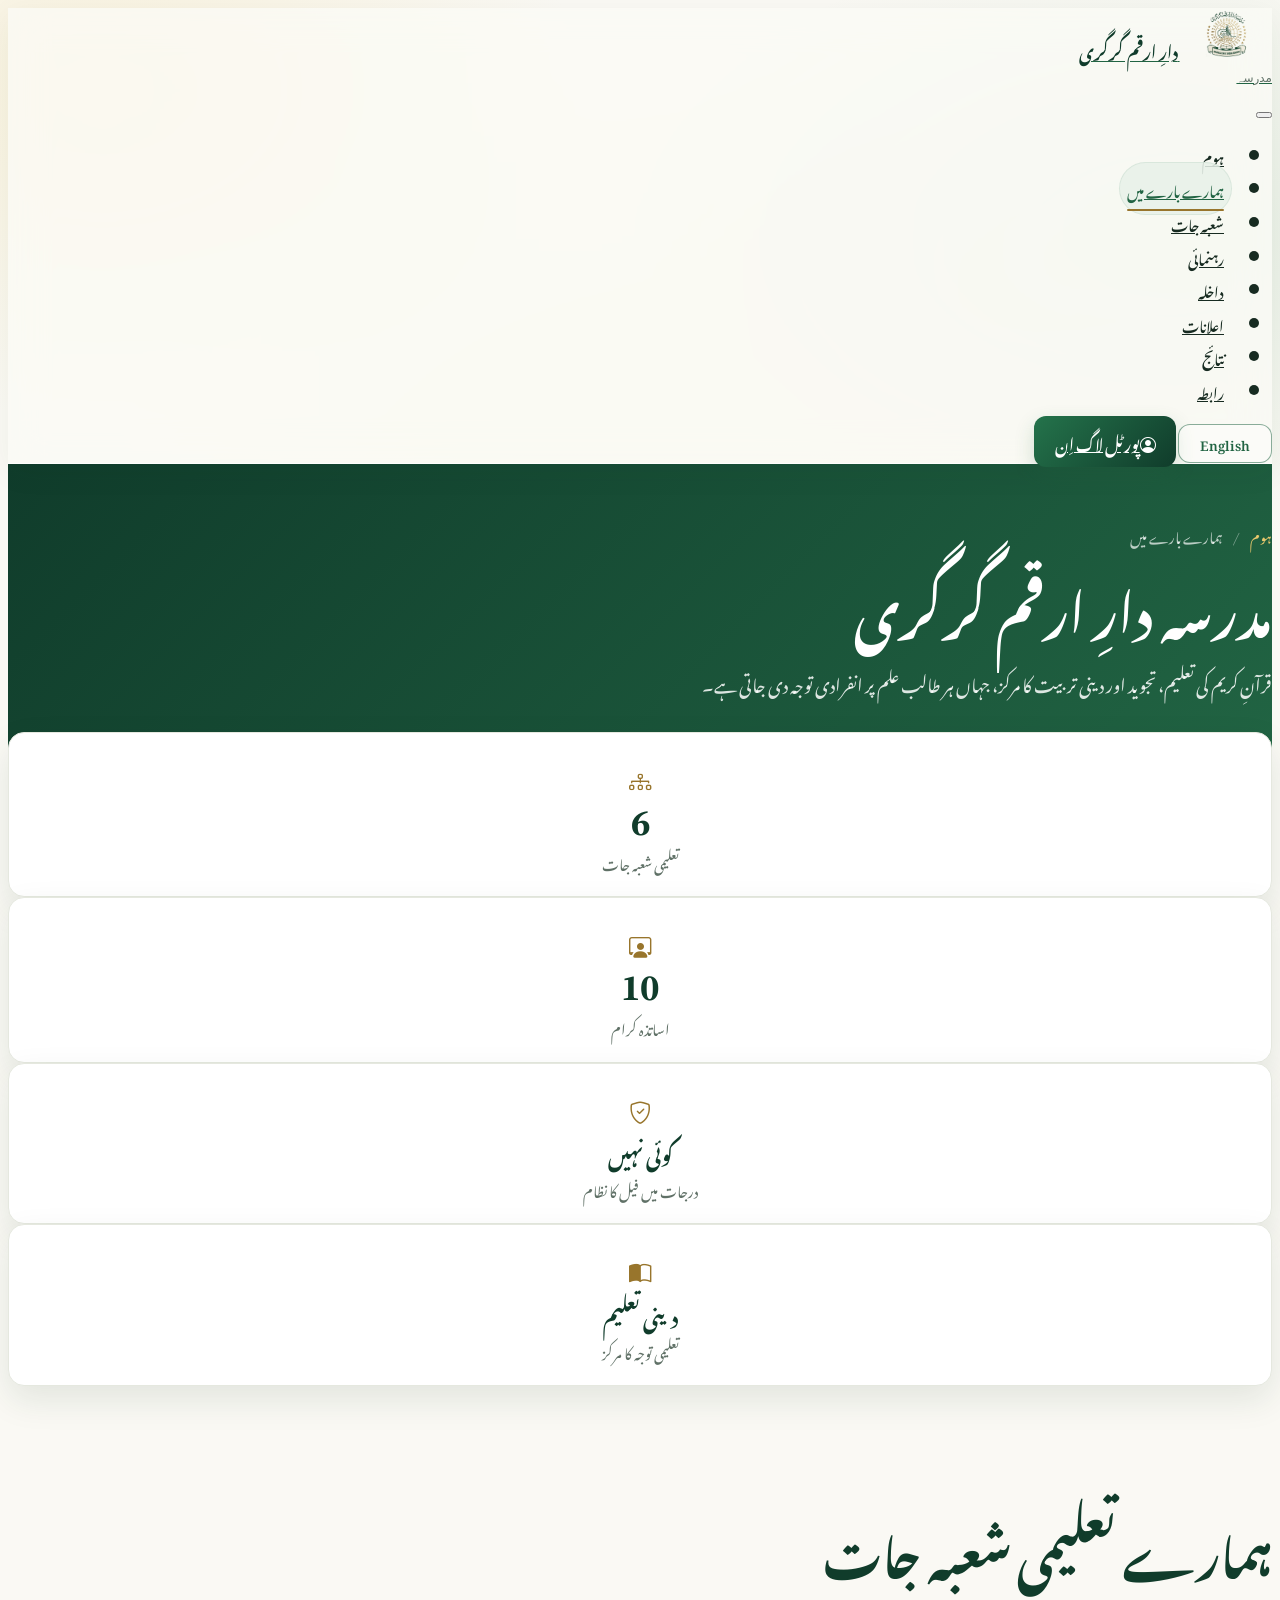
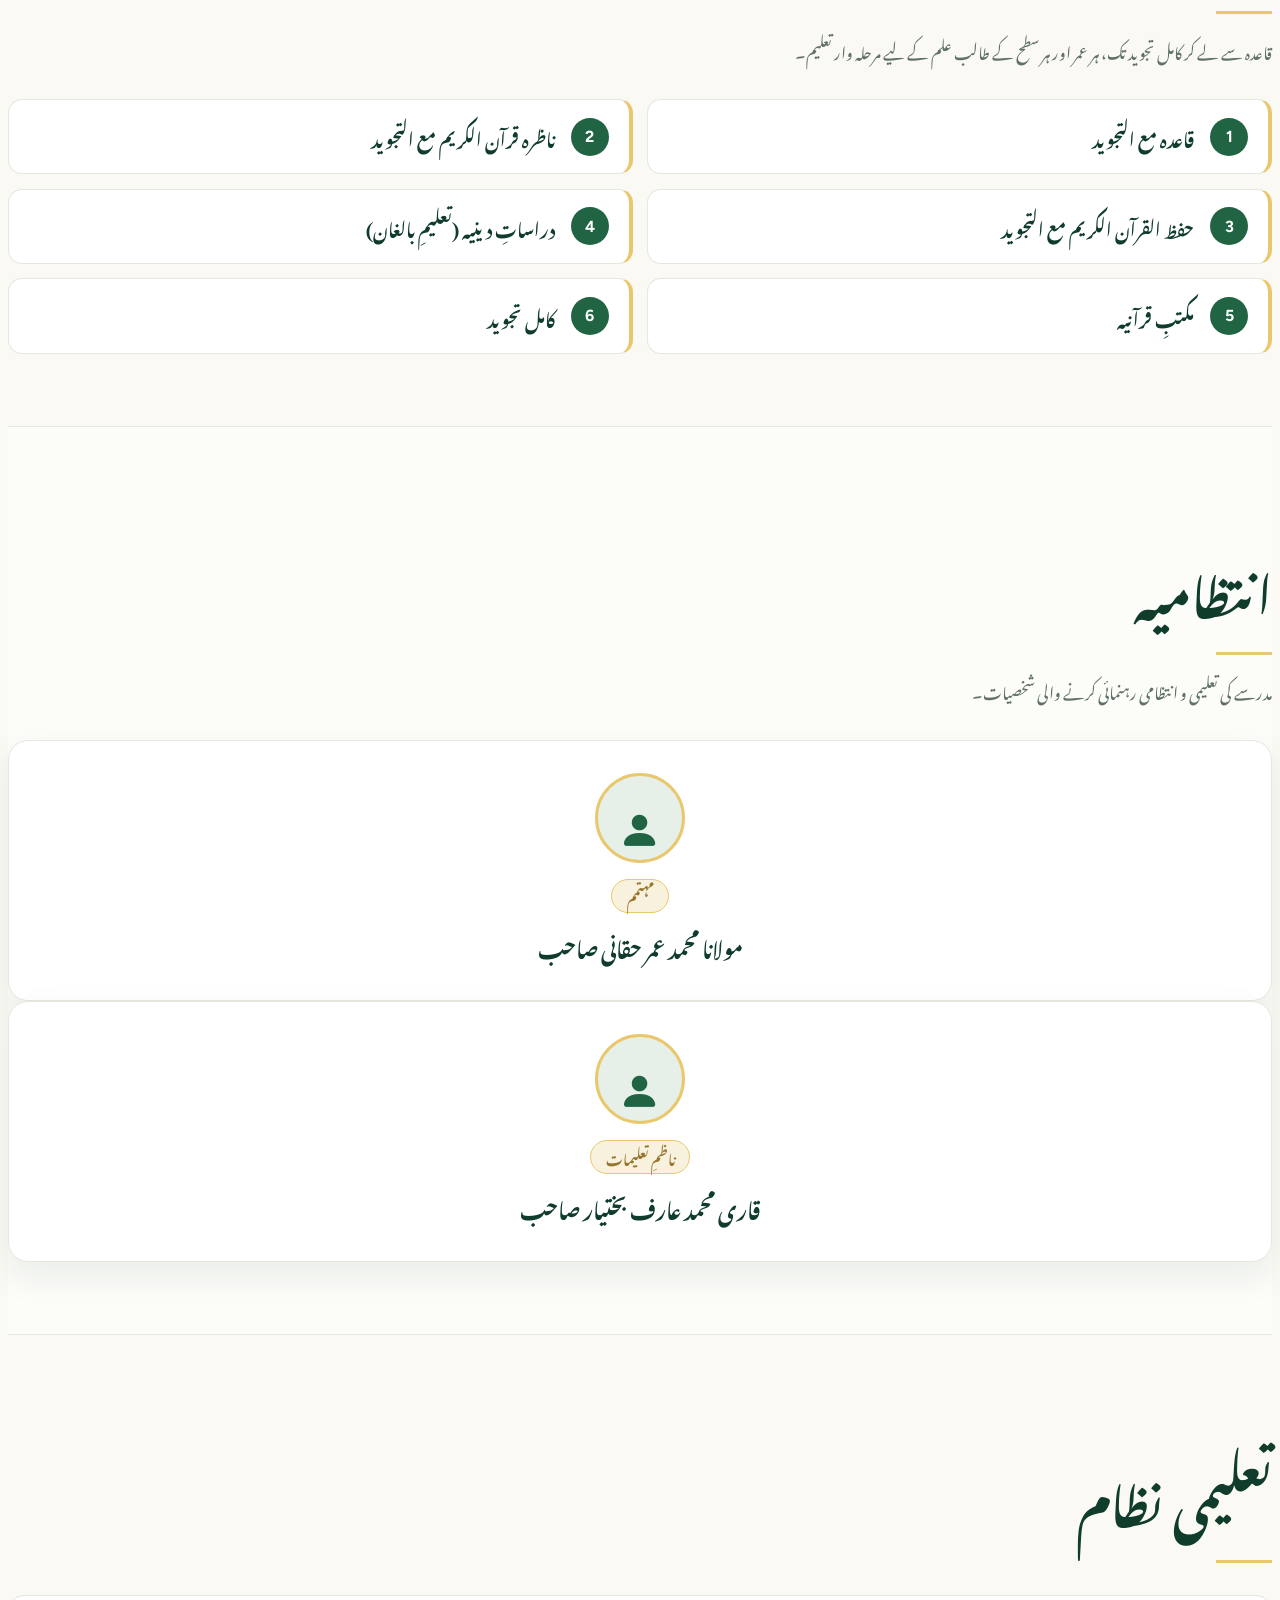
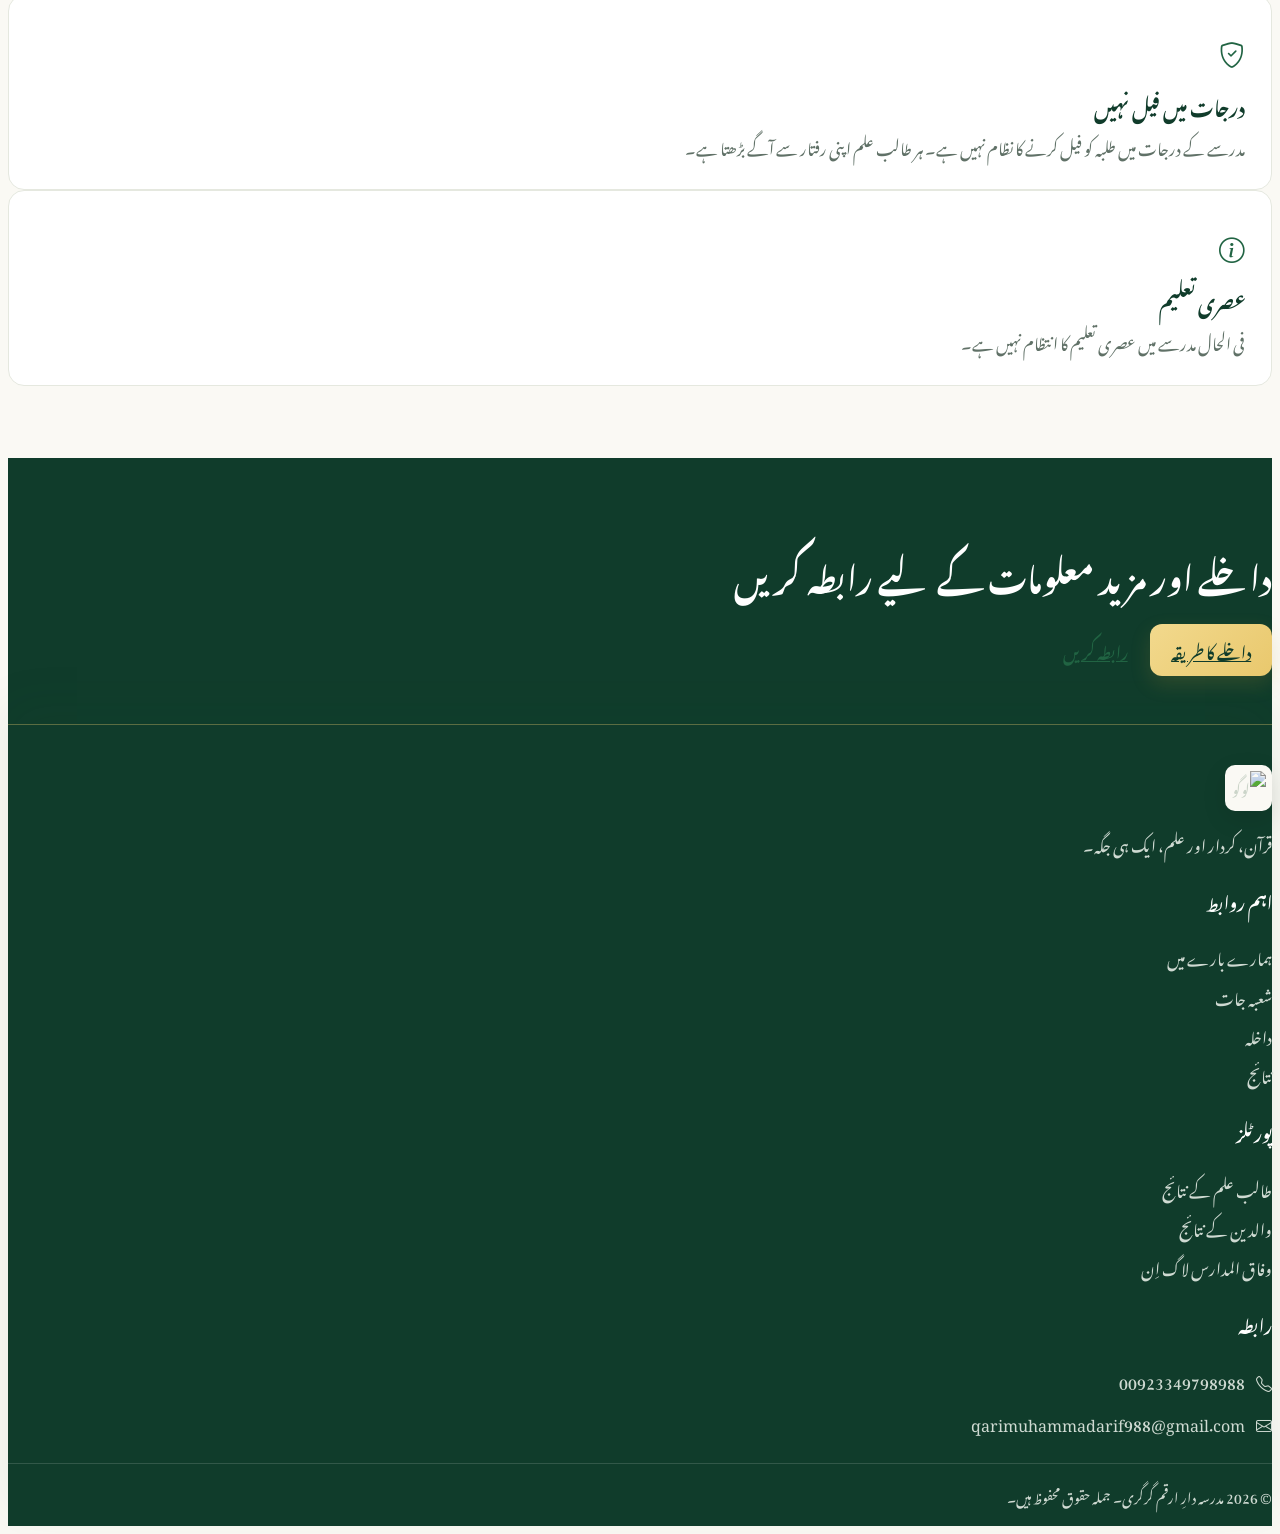
==== about.html @ ad85711e "into page" ====
<!DOCTYPE html>
<html lang="ur" dir="rtl">
<head>
  <meta charset="utf-8">
  <meta name="viewport" content="width=device-width, initial-scale=1">
  <title>ہمارے بارے میں | مدرسہ دارِ ارقم گرگری</title>
  <meta name="description" content="مدرسہ دارِ ارقم گرگری کا تعارف: شعبہ جات، انتظامیہ، اساتذہ اور تعلیمی نظام۔">
  <link rel="icon" type="image/x-icon" href="images/favicon.ico">
  <link rel="icon" type="image/png" sizes="32x32" href="images/favicon-32.png">
  <link rel="apple-touch-icon" sizes="180x180" href="images/apple-touch-icon.png">
  <link id="bootstrap-css" rel="stylesheet" href="https://cdn.jsdelivr.net/npm/bootstrap@5.3.3/dist/css/bootstrap.rtl.min.css">
  <link rel="stylesheet" href="https://cdn.jsdelivr.net/npm/bootstrap-icons@1.11.3/font/bootstrap-icons.min.css">
  <link rel="preconnect" href="https://fonts.googleapis.com">
  <link rel="preconnect" href="https://fonts.gstatic.com" crossorigin>
  <link href="https://fonts.googleapis.com/css2?family=Figtree:wght@400;500;600;700&family=Noto+Nastaliq+Urdu:wght@400;600;700&family=Source+Serif+4:wght@500;600;700&display=swap" rel="stylesheet">
  <link rel="stylesheet" href="css/style.css">
  <link rel="stylesheet" href="css/about.css">
</head>
<body class="about-page" data-page="about">

<!-- Navigation (same as index, links point back to index sections) -->
<nav class="navbar navbar-expand-xl sticky-top" id="mainNav">
  <div class="container">
    <a class="navbar-brand d-flex align-items-center gap-2" href="index.html">
      <img src="images/logo_gurguri_landscape.png" alt="مدرسہ دارِ ارقم گرگری">
      <span class="brand-text"><span data-i18n="brand">دارِ ارقم گرگری</span><small data-i18n="brandSub">مدرسہ</small></span>
    </a>
    <button class="navbar-toggler" type="button" data-bs-toggle="collapse" data-bs-target="#navMenu" aria-controls="navMenu" aria-expanded="false" aria-label="نیویگیشن مینو">
      <span class="navbar-toggler-icon"></span>
    </button>
    <div class="collapse navbar-collapse" id="navMenu">
      <ul class="navbar-nav me-auto me-lg-3 mb-2 mb-lg-0">
        <li class="nav-item"><a class="nav-link" href="index.html" data-page-link="home" data-i18n="nav.home">ہوم</a></li>
        <li class="nav-item"><a class="nav-link active" href="about.html" data-page-link="about" aria-current="page" data-i18n="nav.about">ہمارے بارے میں</a></li>
        <li class="nav-item"><a class="nav-link" href="programs.html" data-page-link="programs" data-i18n="nav.programs">شعبہ جات</a></li>
        <li class="nav-item"><a class="nav-link" href="guidance.html" data-page-link="guidance" data-i18n="nav.resources">رہنمائی</a></li>
        <li class="nav-item"><a class="nav-link" href="admissions.html" data-page-link="admissions" data-i18n="nav.admissions">داخلہ</a></li>
        <li class="nav-item"><a class="nav-link" href="notices.html" data-page-link="notices" data-i18n="nav.notices">اعلانات</a></li>
        <li class="nav-item"><a class="nav-link" href="results.html" data-page-link="results" data-i18n="nav.results">نتائج</a></li>
        <li class="nav-item"><a class="nav-link" href="contact.html" data-page-link="contact" data-i18n="nav.contact">رابطہ</a></li>
      </ul>
      <div class="d-flex gap-2 align-items-center page-nav-actions">
        <button class="btn btn-outline-green btn-sm lang-btn" id="langToggle" type="button" aria-label="زبان تبدیل کریں">English</button>
        <a class="btn btn-green btn-sm" href="results.html"><i class="bi bi-person-circle me-1" aria-hidden="true"></i><span data-i18n="nav.login">پورٹل لاگ اِن</span></a>
      </div>
    </div>
  </div>
</nav>

<main>
  <!-- Page header -->
  <header class="about-hero">
    <div class="container">
      <nav aria-label="breadcrumb">
        <ol class="about-crumb">
          <li><a href="index.html" data-i18n="nav.home">ہوم</a></li>
          <li aria-current="page" data-i18n="nav.about">ہمارے بارے میں</li>
        </ol>
      </nav>
      <h1 data-i18n="ab.title">مدرسہ دارِ ارقم گرگری</h1>
      <p class="about-hero__lead" data-i18n="ab.lead">قرآنِ کریم کی تعلیم، تجوید اور دینی تربیت کا مرکز، جہاں ہر طالب علم پر انفرادی توجہ دی جاتی ہے۔</p>
    </div>
  </header>

  <!-- Key facts -->
  <section class="about-facts" aria-label="اہم معلومات">
    <div class="container">
      <div class="row g-3">
        <div class="col-6 col-lg-3"><div class="fact"><i class="bi bi-diagram-3" aria-hidden="true"></i><div class="fact__num">6</div><div class="fact__lbl" data-i18n="ab.f1">تعلیمی شعبہ جات</div></div></div>
        <div class="col-6 col-lg-3"><div class="fact"><i class="bi bi-person-workspace" aria-hidden="true"></i><div class="fact__num">10</div><div class="fact__lbl" data-i18n="ab.f2">اساتذہ کرام</div></div></div>
        <div class="col-6 col-lg-3"><div class="fact"><i class="bi bi-shield-check" aria-hidden="true"></i><div class="fact__num fact__num--text" data-i18n="ab.f3v">کوئی نہیں</div><div class="fact__lbl" data-i18n="ab.f3">درجات میں فیل کا نظام</div></div></div>
        <div class="col-6 col-lg-3"><div class="fact"><i class="bi bi-book-half" aria-hidden="true"></i><div class="fact__num fact__num--text" data-i18n="ab.f4v">دینی تعلیم</div><div class="fact__lbl" data-i18n="ab.f4">تعلیمی توجہ کا مرکز</div></div></div>
      </div>
    </div>
  </section>

  <!-- Departments -->
  <section class="about-block" id="departments">
    <div class="container">
      <div class="about-head">
        <h2 class="section-title" data-i18n="ab.depT">ہمارے تعلیمی شعبہ جات</h2>
        <hr class="rule">
        <p class="section-sub" data-i18n="ab.depS">قاعدہ سے لے کر کامل تجوید تک، ہر عمر اور ہر سطح کے طالب علم کے لیے مرحلہ وار تعلیم۔</p>
      </div>
      <ol class="dep-list">
        <li class="dep"><span class="dep__n">1</span><div><h3 data-i18n="d1">قاعدہ مع التجوید</h3></div></li>
        <li class="dep"><span class="dep__n">2</span><div><h3 data-i18n="d2">ناظرہ قرآن الکریم مع التجوید</h3></div></li>
        <li class="dep"><span class="dep__n">3</span><div><h3 data-i18n="d3">حفظ القرآن الکریم مع التجوید</h3></div></li>
        <li class="dep"><span class="dep__n">4</span><div><h3 data-i18n="d4">دراساتِ دینیہ (تعلیمِ بالغان)</h3></div></li>
        <li class="dep"><span class="dep__n">5</span><div><h3 data-i18n="d5">مکتبِ قرآنیہ</h3></div></li>
        <li class="dep"><span class="dep__n">6</span><div><h3 data-i18n="d6">کامل تجوید</h3></div></li>
      </ol>
    </div>
  </section>

  <!-- Administration -->
  <section class="about-block about-block--alt" id="administration">
    <div class="container">
      <div class="about-head">
        <h2 class="section-title" data-i18n="ab.admT">انتظامیہ</h2>
        <hr class="rule">
        <p class="section-sub" data-i18n="ab.admS">مدرسے کی تعلیمی و انتظامی رہنمائی کرنے والی شخصیات۔</p>
      </div>
      <div class="row g-4 justify-content-center">
        <div class="col-md-6 col-lg-5">
          <article class="person">
            <div class="person__avatar"><i class="bi bi-person-fill" aria-hidden="true"></i></div>
            <span class="person__role" data-i18n="ab.r1">مہتمم</span>
            <h3 data-i18n="ab.n1">مولانا محمد عمر حقانی صاحب</h3>
          </article>
        </div>
        <div class="col-md-6 col-lg-5">
          <article class="person">
            <div class="person__avatar"><i class="bi bi-person-fill" aria-hidden="true"></i></div>
            <span class="person__role" data-i18n="ab.r2">ناظمِ تعلیمات</span>
            <h3 data-i18n="ab.n2">قاری محمد عارف بختیار صاحب</h3>
          </article>
        </div>
      </div>
    </div>
  </section>

  <!-- Academic policy -->
  <section class="about-block" id="policy">
    <div class="container">
      <div class="about-head">
        <h2 class="section-title" data-i18n="ab.polT">تعلیمی نظام</h2>
        <hr class="rule">
      </div>
      <div class="row g-4">
        <div class="col-md-6">
          <div class="policy">
            <i class="bi bi-shield-check" aria-hidden="true"></i>
            <h3 data-i18n="ab.p1t">درجات میں فیل نہیں</h3>
            <p data-i18n="ab.p1d">مدرسے کے درجات میں طلبہ کو فیل کرنے کا نظام نہیں ہے۔ ہر طالب علم اپنی رفتار سے آگے بڑھتا ہے۔</p>
          </div>
        </div>
        <div class="col-md-6">
          <div class="policy">
            <i class="bi bi-info-circle" aria-hidden="true"></i>
            <h3 data-i18n="ab.p2t">عصری تعلیم</h3>
            <p data-i18n="ab.p2d">فی الحال مدرسے میں عصری تعلیم کا انتظام نہیں ہے۔</p>
          </div>
        </div>
      </div>
    </div>
  </section>

  <!-- CTA -->
  <section class="about-cta">
    <div class="container text-center">
      <h2 data-i18n="ab.ctaT">داخلے اور مزید معلومات کے لیے رابطہ کریں</h2>
      <div class="d-flex flex-wrap gap-2 justify-content-center mt-3">
        <a href="admissions.html" class="btn btn-gold btn-lg" data-i18n="ab.cta1">داخلے کا طریقہ</a>
        <a href="contact.html" class="btn btn-outline-light btn-lg" data-i18n="ab.cta2">رابطہ کریں</a>
      </div>
    </div>
  </section>
</main>

<script src="https://cdn.jsdelivr.net/npm/bootstrap@5.3.3/dist/js/bootstrap.bundle.min.js"></script>
<script src="js/page-shell.js"></script>
<script src="js/about.js"></script>
</body>
</html>
---- css/style.css ----
/* =========================================================
   Madrasa Dar-e-Arqam Gurguri — demo site styles
   Palette taken from the logo: deep green, antique gold, ivory
   ========================================================= */
:root {
  --green-900: #123a27;
  --green-800: #17482f;
  --green-700: #1e5c3b;
  --green-100: #e4eee7;
  --gold-600: #a07f33;
  --gold-400: #c8a64f;
  --gold-100: #f3ecd9;
  --ivory: #f8f5ec;
  --paper: #ffffff;
  --ink: #1c2822;
  --muted: #5c6a62;
  --line: #ddd8c8;
  --radius: 10px;

  --font-body: "Figtree", system-ui, -apple-system, "Segoe UI", sans-serif;
  --font-head: "Source Serif 4", Georgia, "Times New Roman", serif;
  --font-urdu: "Noto Nastaliq Urdu", "Jameel Noori Nastaleeq", "Noto Naskh Arabic", serif;
}

html { scroll-behavior: smooth; scroll-padding-top: 84px; }
body {
  font-family: var(--font-body);
  color: var(--ink);
  background: var(--ivory);
  line-height: 1.65;
}
.page-loader {
  position: fixed;
  inset: 0;
  z-index: 2000;
  display: grid;
  align-content: center;
  justify-items: center;
  gap: 1rem;
  padding: 1.5rem;
  text-align: center;
  color: var(--green-800);
  font-family: var(--font-urdu);
  background: #fff;
  opacity: 1;
  visibility: visible;
  transition: opacity .35s ease, visibility .35s ease;
}
.page-loader__spinner {
  position: relative;
  width: clamp(130px, 32vw, 180px);
  aspect-ratio: 1;
  border: 5px solid rgba(30,92,59,.16);
  border-top-color: var(--green-700);
  border-inline-start-color: var(--gold-400);
  border-radius: 50%;
  animation: pageLoaderSpin .8s linear infinite;
  display: flex;
  align-items: center;
  justify-content: center;
}
.page-loader__logo {
  width: 72%;
  height: auto;
  border-radius: 50%;
  animation: pageLoaderSpin .8s linear infinite reverse;
}
.page-loader__dhikr {
  display: flex;
  flex-direction: column;
  align-items: center;
  gap: .35rem;
  font-size: clamp(1rem, 3.5vw, 1.3rem);
  font-family: var(--font-urdu);
  color: var(--gold-400);
  line-height: 1.8;
  letter-spacing: .02em;
}
.page-loader__text {
  font-size: clamp(1.1rem, 4vw, 1.4rem);
  line-height: 2;
}
/* ---------- Result tabs ---------- */
.res-tabs {
  display: flex;
  gap: .5rem;
  border-bottom: 2px solid var(--line);
  margin-bottom: 0;
}
.res-tab {
  font-family: var(--font-urdu);
  font-size: 1rem;
  font-weight: 600;
  color: var(--muted);
  background: transparent;
  border: 0;
  border-bottom: 3px solid transparent;
  padding: .65rem 1.4rem;
  margin-bottom: -2px;
  cursor: pointer;
  transition: color .2s, border-color .2s;
  border-radius: 8px 8px 0 0;
}
.res-tab:hover { color: var(--green-700); }
.res-tab.active { color: var(--green-900); border-bottom-color: var(--green-700); background: rgba(231,240,232,.5); }
.res-form-header { margin-bottom: 1.1rem; }
.res-form-badge {
  display: inline-flex;
  align-items: center;
  gap: .35rem;
  font-size: .82rem;
  font-weight: 700;
  padding: .3rem .85rem;
  border-radius: 999px;
  background: var(--green-100);
  color: var(--green-800);
  border: 1px solid rgba(30,92,59,.18);
}
.res-form-badge--wifaq { background: var(--gold-100); color: var(--gold-600); border-color: rgba(160,127,51,.28); }

/* ---------- Position Holders ---------- */
.pos-section {
  padding: 5rem 0;
  background: rgba(255,255,255,.28);
  border-top: 1px solid var(--line);
}
.pos-grid {
  display: grid;
  grid-template-columns: 1.15fr 1fr;
  gap: 1.25rem;
  align-items: start;
}
.pos-side {
  display: grid;
  gap: 1rem;
}
/* Featured card */
.pos-card--featured {
  border-radius: 22px;
  overflow: hidden;
  background: rgba(255,255,255,.64);
  border: 1px solid rgba(255,255,255,.88);
  box-shadow: var(--shadow-soft);
  backdrop-filter: blur(14px);
  -webkit-backdrop-filter: blur(14px);
  transition: transform .28s ease, box-shadow .28s ease;
}
.pos-card--featured:hover { transform: translateY(-4px); box-shadow: var(--shadow-hover); }
.pos-card--featured .pos-card__img-wrap { height: 280px; }
.pos-card--featured .pos-card__body { padding: 1.4rem 1.5rem 1.6rem; }
.pos-card--featured .pos-card__name { font-size: 1.45rem; margin-bottom: .3rem; color: var(--green-900); }
.pos-card--featured .pos-card__stats { gap: 1rem; margin: 1rem 0; }
.pos-card--featured .pos-stat__val { font-size: 1.5rem; }
/* Side card */
.pos-card--side {
  display: grid;
  grid-template-columns: 110px 1fr;
  border-radius: 18px;
  overflow: hidden;
  background: rgba(255,255,255,.64);
  border: 1px solid rgba(255,255,255,.88);
  box-shadow: 0 8px 24px rgba(24,65,44,.08);
  backdrop-filter: blur(14px);
  -webkit-backdrop-filter: blur(14px);
  transition: transform .25s ease, box-shadow .25s ease;
}
.pos-card--side:hover { transform: translateY(-3px); box-shadow: var(--shadow-hover); }
.pos-card--side .pos-card__img-wrap { height: 100%; min-height: 130px; }
.pos-card--side .pos-card__body { padding: .9rem 1rem; }
.pos-card--side .pos-card__name { font-size: 1.05rem; margin-bottom: .2rem; }
.pos-card--side .pos-card__stats { gap: .6rem; margin-top: .6rem; }
.pos-card--side .pos-stat__val { font-size: 1.1rem; }
/* Shared card parts */
.pos-card__img-wrap {
  position: relative;
  overflow: hidden;
  background: var(--green-100);
}
.pos-card__img {
  width: 100%; height: 100%;
  object-fit: cover;
  object-position: top center;
  display: block;
  transition: transform .45s ease;
}
.pos-card:hover .pos-card__img { transform: scale(1.04); }
.pos-card__img-fallback {
  width: 100%; height: 100%;
  display: grid;
  place-items: center;
  font-size: 3.5rem;
  color: var(--green-700);
  background: var(--green-100);
}
.pos-badge {
  position: absolute;
  top: .7rem;
  inset-inline-start: .7rem;
  display: inline-flex;
  align-items: center;
  font-size: .72rem;
  font-weight: 700;
  padding: .28rem .7rem;
  border-radius: 999px;
  backdrop-filter: blur(6px);
  -webkit-backdrop-filter: blur(6px);
  white-space: nowrap;
}
.pos-badge--gold { background: rgba(233,200,109,.92); color: var(--green-900); }
.pos-badge--silver { background: rgba(192,192,192,.92); color: #2a2a2a; }
.pos-badge--bronze { background: rgba(205,127,50,.92); color: #fff; }
.pos-exam-tag {
  position: absolute;
  bottom: .6rem;
  inset-inline-end: .6rem;
  font-size: .68rem;
  font-weight: 700;
  padding: .2rem .6rem;
  border-radius: 6px;
  background: rgba(27,83,57,.85);
  color: #fff;
  backdrop-filter: blur(4px);
}
.pos-exam-tag--wifaq { background: rgba(152,117,44,.88); }
.pos-card__body { font-family: var(--font-urdu); }
.pos-card__name { font-family: var(--font-urdu); color: var(--green-900); margin-bottom: .25rem; }
.pos-card__meta {
  font-size: .85rem;
  color: var(--muted);
  margin: 0 0 .15rem;
  display: flex;
  align-items: center;
  gap: .3rem;
}
.pos-card__stats {
  display: flex;
  flex-wrap: wrap;
  gap: .8rem;
  margin-top: .75rem;
}
.pos-stat {
  display: flex;
  flex-direction: column;
  align-items: center;
  min-width: 52px;
}
.pos-stat__val {
  font-family: var(--font-head);
  font-weight: 700;
  color: var(--green-900);
  line-height: 1.1;
}
.pos-stat__val small { font-size: .6em; color: var(--muted); font-weight: 400; }
.pos-stat__lbl { font-size: .72rem; color: var(--muted); margin-top: .1rem; }
.pos-card__quote {
  font-family: var(--font-urdu);
  font-size: .92rem;
  color: var(--muted);
  border-inline-start: 3px solid var(--gold-400);
  padding-inline-start: .75rem;
  margin: .9rem 0 0;
  font-style: normal;
  line-height: 1.9;
}
@media (max-width: 991.98px) {
  .pos-grid { grid-template-columns: 1fr; }
  .pos-card--featured .pos-card__img-wrap { height: 240px; }
  .pos-side { grid-template-columns: repeat(2, 1fr); }
}
@media (max-width: 575.98px) {
  .pos-section { padding: 3.5rem 0; }
  .pos-side { grid-template-columns: 1fr; }
  .pos-card--side { grid-template-columns: 90px 1fr; }
  .pos-card--side .pos-card__img-wrap { min-height: 110px; }
}

.page-loader.is-hidden {
  opacity: 0;
  visibility: hidden;
  pointer-events: none;
}
@keyframes pageLoaderSpin {
  to { transform: rotate(360deg); }
}
@media (prefers-reduced-motion: reduce) {
  .page-loader { transition: none; }
  .page-loader__spinner { animation: none; }
}
h1, h2, h3, h4, h5 { font-family: var(--font-head); color: var(--green-900); letter-spacing: -0.01em; }

/* Urdu mode: Nastaliq needs generous line height */
html[lang="ur"] body { font-family: var(--font-urdu); line-height: 2.1; }
html[lang="ur"] h1, html[lang="ur"] h2, html[lang="ur"] h3,
html[lang="ur"] h4, html[lang="ur"] h5, html[lang="ur"] .btn,
html[lang="ur"] .nav-link { font-family: var(--font-urdu); letter-spacing: 0; }
html[lang="ur"] h1 { line-height: 1.9; }
html[lang="ur"] .btn { line-height: 2; padding-top: .35rem; padding-bottom: .35rem; }

:focus-visible { outline: 3px solid var(--gold-400); outline-offset: 2px; }

a { color: var(--green-700); }
a:hover { color: var(--green-900); }

/* ---------- Buttons ---------- */
.btn { border-radius: 8px; font-weight: 600; padding: .6rem 1.3rem; }
.btn-green { background: var(--green-700); border-color: var(--green-700); color: #fff; }
.btn-green:hover, .btn-green:focus { background: var(--green-900); border-color: var(--green-900); color: #fff; }
.btn-outline-green { border: 1.5px solid var(--green-700); color: var(--green-700); background: transparent; }
.btn-outline-green:hover { background: var(--green-700); color: #fff; }
.btn-gold { background: var(--gold-400); border-color: var(--gold-400); color: var(--green-900); }
.btn-gold:hover { background: var(--gold-600); border-color: var(--gold-600); color: #fff; }

/* ---------- Top bar + navbar ---------- */
.topbar { background: var(--green-900); color: #e9efe9; font-size: .875rem; }
.topbar a { color: #e9efe9; text-decoration: none; }
.topbar a:hover { color: var(--gold-400); }

.navbar { background: var(--paper); border-bottom: 1px solid var(--line); transition: box-shadow .2s; }
.navbar.scrolled { box-shadow: 0 4px 18px rgba(18, 58, 39, .09); }
.navbar-brand img { height: 52px; width: auto; mix-blend-mode: multiply; }
.navbar-brand .brand-text { font-family: var(--font-head); font-weight: 700; color: var(--green-900); line-height: 1.15; font-size: 1.05rem; }
.navbar-brand .brand-text small { display: block; font-family: var(--font-body); font-weight: 500; color: var(--muted); font-size: .75rem; }
html[lang="ur"] .navbar-brand .brand-text { font-family: var(--font-urdu); line-height: 1.8; }
.nav-link { color: var(--ink); font-weight: 500; padding: .5rem .85rem !important; border-radius: 6px; }
.nav-link:hover, .nav-link.active { color: var(--green-700); background: var(--green-100); }
.lang-btn { min-width: 84px; }

/* ---------- Hero ---------- */
.hero {
  position: relative;
  min-height: 100vh;
  display: flex;
  align-items: center;
  overflow: hidden;
  border-bottom: 1px solid var(--line);
}

/* Full-screen carousel background */
.hero-carousel {
  position: absolute;
  inset: 0;
  z-index: 0;
  width: 100%;
  height: 100%;
}
.hero-carousel .carousel-inner,
.hero-carousel .carousel-item {
  width: 100%;
  height: 100%;
}
.hero-slide-image {
  display: block;
  width: 100%;
  height: 100%;
  object-fit: cover;
  object-position: center;
}

/* Carousel prev/next controls */
.hero-carousel .carousel-control-prev,
.hero-carousel .carousel-control-next {
  z-index: 2;
  width: 6%;
  color: #fff;
  opacity: .7;
}
.hero-carousel .carousel-control-prev:hover,
.hero-carousel .carousel-control-next:hover { opacity: 1; }
.hero-carousel .carousel-control-prev i,
.hero-carousel .carousel-control-next i {
  font-size: 1.6rem;
  text-shadow: 0 2px 8px rgba(0,0,0,.5);
}

/* Dark transparent overlay */
.hero-overlay {
  position: absolute;
  inset: 0;
  z-index: 1;
  background: linear-gradient(
    135deg,
    rgba(12, 35, 22, 0.78) 0%,
    rgba(18, 58, 39, 0.65) 60%,
    rgba(12, 35, 22, 0.45) 100%
  );
}

/* Foreground content */
.hero-content {
  position: relative;
  z-index: 2;
  padding: 6rem 0 5rem;
  width: 100%;
}
.hero h1 {
  font-size: clamp(2rem, 4.6vw, 3.4rem);
  font-weight: 700;
  line-height: 1.12;
  color: #fff;
}
.hero .lead {
  color: rgba(255,255,255,.88);
  max-width: 34rem;
  font-size: 1.15rem;
}

/* Indicators inside content */
.hero-indicators {
  display: flex;
  gap: .5rem;
  margin-top: 2.5rem;
}
.hero-indicators button {
  width: 10px; height: 10px;
  border: 0; border-radius: 50%;
  background: rgba(255,255,255,.45);
  padding: 0; cursor: pointer;
  transition: background .2s, transform .2s;
}
.hero-indicators button.active,
.hero-indicators button:hover {
  background: var(--gold-400);
  transform: scale(1.25);
}

.hero-badge {
  display: inline-block; font-size: .875rem; font-weight: 600;
  color: var(--green-900); border: 1px solid var(--gold-400);
  border-radius: 999px; padding: .2rem .9rem; margin-bottom: 1rem;
  background: var(--gold-400);
}

@media (max-width: 767.98px) {
  .hero { min-height: 100svh; }
  .hero-content { padding: 5rem 0 4rem; }
  .hero h1 { font-size: clamp(1.9rem, 5.5vw, 2.8rem); line-height: 1.75; }
  .hero-carousel .carousel-control-prev,
  .hero-carousel .carousel-control-next { width: 10%; }
}

.bismillah { font-family: var(--font-urdu); color: var(--green-700); font-size: 1.35rem; line-height: 2; }

/* ---------- Campus stats over a soft image ---------- */
.stats {
  position: relative;
  isolation: isolate;
  overflow: hidden;
  padding: 2.5rem 0;
  color: var(--ink);
  background: var(--ivory);
}
.stats::before,
.stats::after { content: ""; position: absolute; inset: 0; pointer-events: none; }
.stats::before {
  z-index: -2;
  background: url("../images/stats-bg-desktop.jpg") center / cover no-repeat;
  filter: blur(1px);
  transform: scale(1.015);
}
.stats::after { z-index: -1; background: rgba(248, 245, 236, .76); }
.stats-title {
  color: var(--green-900);
  font-size: clamp(1.8rem, 3.5vw, 2.6rem);
  font-weight: 700;
  line-height: 1.5;
  text-align: center;
  text-shadow: 0 1px 0 rgba(255,255,255,.8);
}
.stat {
  display: grid;
  align-content: center;
  height: 100%;
  min-height: 112px;
  padding: 1rem .75rem;
  text-align: center;
  border: 1px solid rgba(255,255,255,.78);
  border-radius: 14px;
  background: rgba(255,255,255,.76);
  box-shadow: 0 8px 24px rgba(18,58,39,.09);
  backdrop-filter: blur(5px);
  -webkit-backdrop-filter: blur(5px);
}
.stat .num { font-family: var(--font-head); font-size: 2.25rem; font-weight: 700; color: var(--green-900); line-height: 1.15; }
.stat .lbl { margin-top: .25rem; font-size: .95rem; color: var(--muted); }
@media (max-width: 767.98px) {
  .stats { padding: 2rem 0; }
  .stats::before { background-image: url("../images/stats-bg-mobile.jpg"); background-position: center; }
  .stats-title { text-align: center; }
  .stat { min-height: 100px; padding: .85rem .5rem; }
  .stat .num { font-size: 1.9rem; }
  .stat .lbl { font-size: .86rem; }
}

/* ---------- Sections ---------- */
section { padding: 4.5rem 0; }
.section-alt { background: var(--paper); border-top: 1px solid var(--line); border-bottom: 1px solid var(--line); }
.section-title { font-size: clamp(1.6rem, 3vw, 2.2rem); font-weight: 700; margin-bottom: .4rem; }
.section-sub { color: var(--muted); max-width: 40rem; }
.rule { width: 56px; height: 3px; background: var(--gold-400); margin: .8rem 0 1.2rem; border: 0; opacity: 1; }
.text-center .rule, .text-center .section-sub { margin-inline: auto; }

/* ---------- About (modern) ---------- */
.about-section {
  position: relative;
  padding: 5rem 0;
  background: var(--ivory);
  overflow: hidden;
}
.about-bg-blob {
  position: absolute;
  inset-inline-end: -120px;
  top: -80px;
  width: 520px;
  height: 520px;
  border-radius: 50%;
  background: radial-gradient(circle, rgba(200,166,79,.13) 0%, transparent 70%);
  pointer-events: none;
}
.about-eyebrow {
  display: inline-block;
  font-size: .8rem;
  font-weight: 700;
  letter-spacing: .12em;
  text-transform: uppercase;
  color: var(--gold-600);
  background: var(--gold-100);
  border: 1px solid var(--gold-400);
  border-radius: 999px;
  padding: .2rem .9rem;
}

/* Feature cards */
.about-card {
  height: 100%;
  border-radius: 14px;
  padding: 1.6rem 1.4rem;
  position: relative;
  overflow: hidden;
  transition: transform .25s, box-shadow .25s;
}
.about-card:hover {
  transform: translateY(-4px);
  box-shadow: 0 16px 36px rgba(18,58,39,.12);
}
.about-card--green {
  background: var(--green-900);
  color: #e8f0ea;
}
.about-card--green h3 { color: #fff; }
.about-card--green p { color: rgba(232,240,234,.75); margin: 0; font-size: .95rem; }
.about-card--gold {
  background: var(--gold-100);
  border: 1px solid var(--gold-400);
  color: var(--ink);
}
.about-card--gold h3 { color: var(--green-900); }
.about-card--gold p { color: var(--muted); margin: 0; font-size: .95rem; }
.about-card__icon {
  width: 48px; height: 48px;
  border-radius: 12px;
  display: grid; place-items: center;
  font-size: 1.4rem;
  margin-bottom: 1rem;
}
.about-card--green .about-card__icon {
  background: rgba(255,255,255,.1);
  color: var(--gold-400);
}
.about-card--gold .about-card__icon {
  background: var(--green-100);
  color: var(--green-700);
}
.about-card h3 { font-size: 1.1rem; margin-bottom: .4rem; }

/* Ayah panel */
.about-ayah-card {
  position: relative;
  background: var(--green-800);
  color: #eaf1ec;
  border-radius: 14px;
  padding: 2rem 1.8rem 1.8rem;
  overflow: hidden;
  flex: 1;
}
.about-ayah-card__deco {
  position: absolute;
  top: -10px;
  inset-inline-start: 16px;
  font-size: 6rem;
  line-height: 1;
  color: rgba(200,166,79,.18);
  font-family: Georgia, serif;
  pointer-events: none;
}
.about-ayah-card .ayah {
  font-family: var(--font-urdu);
  font-size: 1.45rem;
  color: var(--gold-400);
  line-height: 2.2;
  margin-bottom: .8rem;
}
.about-ayah-card h4 { color: #fff; font-size: 1rem; margin-bottom: .4rem; }
.about-ayah-card p { color: rgba(234,241,236,.8); font-size: .95rem; }

/* Image strip */
.about-img-strip {
  position: relative;
  border-radius: 14px;
  overflow: hidden;
  height: 180px;
  flex-shrink: 0;
}
.about-img-strip img {
  width: 100%; height: 100%;
  object-fit: cover;
  object-position: center;
  display: block;
}
.about-img-strip__overlay {
  position: absolute;
  inset: 0;
  background: linear-gradient(to top, rgba(12,35,22,.72) 0%, transparent 55%);
  display: flex;
  align-items: flex-end;
  padding: .9rem 1.1rem;
}
.about-img-strip__overlay span {
  color: #fff;
  font-size: .85rem;
  font-weight: 600;
  letter-spacing: .04em;
}

/* Three-column introduction bento, adapted for Urdu reading order. */
.about-bento {
  display: grid;
  direction: ltr;
  grid-template-columns: 1.18fr .88fr .88fr;
  grid-template-rows: repeat(2, minmax(210px, 1fr));
  grid-template-areas:
    "quote character quran"
    "campus students skills";
  gap: 1rem;
}
.about-bento__quran { grid-area: quran; }
.about-bento__character { grid-area: character; }
.about-bento__skills { grid-area: skills; }
.about-bento__students { grid-area: students; }
.about-bento__quote { grid-area: quote; height:100%; padding:1.55rem 1.5rem; border-radius:14px; }
.about-bento__campus { grid-area: campus; height:100%; min-height:210px; }
.about-bento__card { display:flex; flex-direction:column; justify-content:center; padding:1.5rem; }
.about-bento__card .about-card__icon { margin-bottom:.85rem; }
.about-bento__card h3 { margin-bottom:.35rem; }
.about-bento__card p { line-height:1.8; }
.about-ayah-card__deco { width:1em; height:1em; }
.about-ayah-card h3 { color:#fff; font-size:1.02rem; margin-bottom:.45rem; }
.about-bento__quote .ayah { font-size:1.28rem; line-height:2; }
.about-bento__quote p { line-height:1.8; }
html[lang="ur"] .about-bento__card { direction:rtl; text-align:right; }
html[lang="en"] .about-bento__card { direction:ltr; text-align:left; }
@media (max-width: 991.98px) {
  .about-bento {
    grid-template-columns:repeat(2,minmax(0,1fr));
    grid-template-rows:repeat(3,minmax(190px,auto));
    grid-template-areas:
      "quran character"
      "skills students"
      "quote campus";
  }
}
@media (max-width: 575.98px) {
  .about-bento {
    grid-template-columns:minmax(0,1fr);
    grid-template-rows:none;
    grid-template-areas:
      "quran"
      "character"
      "skills"
      "students"
      "quote"
      "campus";
    gap:.8rem;
  }
  .about-bento__card { min-height:175px; padding:1.25rem; }
  .about-bento__quote { min-height:210px; }
  .about-bento__campus { min-height:190px; }
}

/* Detailed teaching-team section */
.teachers-section {
  padding:4.5rem 0;
  background:var(--paper);
  border-top:1px solid var(--line);
  border-bottom:1px solid var(--line);
}
.teacher-visual {
  position:relative;
  display:grid;
  place-items:center;
  min-height:360px;
  padding:1.25rem 1.25rem 3.5rem;
  overflow:hidden;
  border:1px solid rgba(160,127,51,.3);
  border-radius:24px;
  background:var(--gold-100);
}
.teacher-visual img { display:block; width:min(100%,340px); max-height:320px; object-fit:contain; }
.teacher-visual__caption {
  position:absolute;
  inset-inline:0;
  inset-block-end:0;
  display:flex;
  align-items:center;
  gap:.65rem;
  min-height:54px;
  padding:.65rem 1.1rem;
  background:var(--green-900);
  color:#edf3ee;
  font-size:.88rem;
}
.teacher-visual__caption i { color:var(--gold-400); font-size:1.1rem; }
.teacher-intro { max-width:55rem; margin:0 0 1.5rem; color:var(--muted); line-height:1.9; }
.teacher-detail-grid { display:grid; grid-template-columns:repeat(2,minmax(0,1fr)); gap:.75rem; }
.teacher-detail {
  display:flex;
  align-items:flex-start;
  gap:.8rem;
  min-height:116px;
  padding:1rem;
  border:1px solid var(--line);
  border-radius:14px;
  background:var(--ivory);
}
.teacher-detail__icon {
  display:grid;
  place-items:center;
  flex:0 0 40px;
  width:40px;
  height:40px;
  border-radius:11px;
  background:var(--green-100);
  color:var(--green-700);
  font-size:1.1rem;
}
.teacher-detail h3 { margin:0 0 .3rem; font-size:1rem; line-height:1.6; }
.teacher-detail p { margin:0; color:var(--muted); font-size:.88rem; line-height:1.7; }
.teacher-cta { margin-top:1.25rem; }
@media (max-width: 991.98px) {
  .teacher-visual { min-height:300px; }
  .teacher-visual img { max-height:260px; }
}
@media (max-width: 575.98px) {
  .teachers-section { padding:3.5rem 0; }
  .teacher-visual { min-height:270px; }
  .teacher-visual img { max-height:225px; }
  .teacher-detail-grid { grid-template-columns:1fr; }
  .teacher-detail { min-height:unset; }
  .teacher-cta { width:100%; }
}

/* ---------- Premium glass theme ---------- */
:root {
  --green-900:#103c2b;
  --green-800:#164b34;
  --green-700:#216443;
  --green-100:#e7f0e8;
  --gold-600:#98752c;
  --gold-400:#e9c86d;
  --gold-100:#f8f1de;
  --ivory:#faf9f3;
  --paper:rgba(255,255,255,.72);
  --ink:#172b21;
  --muted:#607167;
  --line:rgba(26,76,51,.14);
  --radius:22px;
  --glass:rgba(255,255,255,.66);
  --glass-edge:rgba(255,255,255,.82);
  --shadow-soft:0 18px 48px rgba(24,65,44,.09);
  --shadow-hover:0 24px 60px rgba(24,65,44,.16), 0 0 26px rgba(234,202,109,.17);
}

html { scroll-behavior:smooth; }
body {
  background-color:var(--ivory);
  background-image:
    radial-gradient(ellipse at 8% 10%, rgba(241,210,121,.19), transparent 30rem),
    radial-gradient(ellipse at 92% 26%, rgba(82,154,103,.11), transparent 34rem),
    radial-gradient(ellipse at 52% 76%, rgba(241,210,121,.12), transparent 38rem);
  background-attachment:fixed;
}
::selection { color:var(--green-900); background:rgba(233,200,109,.52); }
:focus-visible { outline:3px solid var(--gold-600); outline-offset:3px; }

/* Keep the page background visible through the sections. */
.about-section, .teachers-section, .prog-section, .resource-section,
.gal-section, #admissions, #results, #contact { background-color:transparent; }
.about-section, .teachers-section, .prog-section, .resource-section,
.gal-section, #admissions, #results, #contact { position:relative; }
.section-alt { background:rgba(255,255,255,.36); border-color:rgba(255,255,255,.62); }
.section-title { color:var(--green-900); }
.section-sub { color:var(--muted); }

/* Glass navigation and controls */
.topbar { background:linear-gradient(100deg, var(--green-900), #1c5439); border-bottom:1px solid rgba(233,200,109,.28); }
.navbar {
  background:rgba(250,250,246,.78);
  border-bottom:1px solid rgba(255,255,255,.82);
  box-shadow:0 8px 30px rgba(20,58,39,.055);
  backdrop-filter:blur(18px) saturate(145%);
  -webkit-backdrop-filter:blur(18px) saturate(145%);
}
.navbar.scrolled { background:rgba(250,250,246,.9); box-shadow:0 12px 34px rgba(20,58,39,.11); }
.nav-link { transition:color .22s ease, background-color .22s ease, box-shadow .22s ease; }
.nav-link:hover, .nav-link.active { background:rgba(231,240,232,.86); box-shadow:inset 0 0 0 1px rgba(33,100,67,.08); }
.dropdown-menu { border:1px solid var(--glass-edge); border-radius:16px; background:rgba(255,255,255,.86); box-shadow:var(--shadow-soft); backdrop-filter:blur(18px); -webkit-backdrop-filter:blur(18px); }
.dropdown-item { border-radius:9px; transition:background-color .18s ease, color .18s ease; }
.dropdown-item:hover, .dropdown-item:focus { background:var(--green-100); color:var(--green-900); }
.btn { border-radius:12px; transition:transform .22s ease, box-shadow .22s ease, background-color .22s ease, border-color .22s ease, color .22s ease; }
.btn-green { background:linear-gradient(135deg,#24734b,var(--green-900)); border-color:var(--green-700); box-shadow:0 8px 20px rgba(33,100,67,.2); }
.btn-green:hover, .btn-green:focus { transform:translateY(-2px); box-shadow:0 12px 26px rgba(33,100,67,.28),0 0 20px rgba(233,200,109,.2); }
.btn-gold { background:linear-gradient(135deg,#f2d98d,var(--gold-400)); border-color:var(--gold-400); box-shadow:0 8px 20px rgba(188,148,57,.18); }
.btn-gold:hover { transform:translateY(-2px); box-shadow:0 12px 26px rgba(188,148,57,.26),0 0 22px rgba(233,200,109,.3); }
.btn-outline-green { border-color:rgba(33,100,67,.52); background:rgba(255,255,255,.35); }
.btn-outline-green:hover { transform:translateY(-2px); box-shadow:0 10px 24px rgba(33,100,67,.16),0 0 20px rgba(233,200,109,.22); }

/* Warm light with a subtle green glow in the hero */
.hero-overlay { background:radial-gradient(ellipse at 12% 18%,rgba(233,200,109,.22),transparent 34%),linear-gradient(120deg,rgba(8,35,23,.74),rgba(15,60,42,.44) 62%,rgba(11,40,28,.36)); }
.hero-badge { color:#fff8dc; background:rgba(233,200,109,.2); border-color:rgba(244,220,148,.72); box-shadow:0 0 24px rgba(233,200,109,.16); backdrop-filter:blur(8px); }
.hero h1 { text-shadow:0 5px 30px rgba(0,0,0,.34),0 0 28px rgba(233,200,109,.12); }
.hero .btn-outline-light { background:rgba(255,255,255,.08); border-color:rgba(255,255,255,.72); backdrop-filter:blur(8px); }
.hero .btn-outline-light:hover { background:rgba(255,255,255,.18); box-shadow:0 0 24px rgba(255,255,255,.18); }

/* Cards and panels share one translucent surface language. */
.about-card, .about-ayah-card, .about-img-strip, .teacher-visual, .teacher-detail,
.prog-card, .panel, .result-box, .result-card, .resource-card, .admission-card,
.contact-line .ico, .map-box {
  border-radius:var(--radius);
  box-shadow:var(--shadow-soft);
  transition:transform .28s cubic-bezier(.2,.75,.25,1), box-shadow .28s ease, border-color .28s ease, background-color .28s ease;
}
.about-card--gold, .teacher-detail, .resource-card, .panel, .result-box, .result-card {
  background:var(--glass);
  border-color:var(--glass-edge);
  backdrop-filter:blur(14px) saturate(135%);
  -webkit-backdrop-filter:blur(14px) saturate(135%);
}
.about-card--green, .about-ayah-card, .prog-card--accent { border:1px solid rgba(255,255,255,.13); box-shadow:0 18px 44px rgba(11,47,31,.2); }
.about-card--gold { background:rgba(255,255,255,.57); border:1px solid rgba(222,193,111,.42); }
.about-card__icon, .teacher-detail__icon, .resource-icon { box-shadow:inset 0 1px 0 rgba(255,255,255,.72); }
.about-ayah-card { background:linear-gradient(145deg,rgba(24,82,55,.97),rgba(12,57,39,.98)); border:1px solid rgba(255,255,255,.16); }
.about-img-strip, .teacher-visual { border:1px solid rgba(255,255,255,.8); box-shadow:0 20px 48px rgba(24,65,44,.12),0 0 30px rgba(233,200,109,.13); }
.teacher-visual { background:rgba(248,241,222,.76); backdrop-filter:blur(14px); -webkit-backdrop-filter:blur(14px); }
.prog-card { background:rgba(255,255,255,.61); border-color:rgba(255,255,255,.84); backdrop-filter:blur(14px) saturate(135%); -webkit-backdrop-filter:blur(14px) saturate(135%); }
.prog-card--accent { background:linear-gradient(145deg,rgba(27,83,57,.98),rgba(13,55,38,.98)); }
.admission-card { background:linear-gradient(145deg,rgba(255,252,240,.82),rgba(244,236,216,.72)); border-color:rgba(222,193,111,.55); backdrop-filter:blur(16px); -webkit-backdrop-filter:blur(16px); }
.panel h3, .teacher-detail h3 { color:var(--green-900); }
.notice-item { border-color:rgba(31,80,54,.12); }
.date-chip { border:1px solid rgba(233,200,109,.45); background:rgba(248,241,222,.75); box-shadow:0 5px 16px rgba(188,148,57,.12); }
.table thead th { background:linear-gradient(100deg,var(--green-800),var(--green-900)); border-color:var(--green-800); }
.result-card { border:1px solid rgba(33,100,67,.28); }
.result-card .head { border-color:rgba(233,200,109,.75); }
.resource-section { background:rgba(255,255,255,.34); }
.resource-card { background:rgba(255,255,255,.58); border-color:rgba(255,255,255,.84); }
.resource-search .form-control { background:rgba(255,255,255,.68); border-color:rgba(255,255,255,.9); box-shadow:0 12px 30px rgba(24,65,44,.07); backdrop-filter:blur(12px); }
.resource-icon { background:rgba(231,240,232,.82); }

/* Glow accents and smooth, restrained motion */
@media (prefers-reduced-motion:no-preference) {
  .about-card:hover, .about-ayah-card:hover, .teacher-visual:hover,
  .teacher-detail:hover, .prog-card:hover, .panel:hover, .resource-card:hover,
  .admission-card:hover, .result-box:hover {
    transform:translateY(-4px);
    box-shadow:var(--shadow-hover);
  }
  .resource-card:hover, .teacher-detail:hover { border-color:rgba(233,200,109,.62); }
  .gal-thumb:hover { box-shadow:0 18px 38px rgba(14,56,38,.25),0 0 24px rgba(233,200,109,.24); }
}
.about-bento__quote, .about-bento__campus, .stat, .resource-card, .teacher-detail { backdrop-filter:blur(14px) saturate(135%); -webkit-backdrop-filter:blur(14px) saturate(135%); }
.stats::after { background:rgba(250,249,243,.59); }
.stat { background:rgba(255,255,255,.62); border-color:rgba(255,255,255,.88); box-shadow:0 12px 30px rgba(24,65,44,.1),0 0 20px rgba(233,200,109,.12); }
.stat .num { color:var(--green-900); text-shadow:0 0 18px rgba(233,200,109,.28); }
.gal-section { background:rgba(255,255,255,.28); }
.gal-filter { background:rgba(255,255,255,.54); border-color:rgba(255,255,255,.85); backdrop-filter:blur(10px); }
.gal-filter.active { background:var(--green-800); border-color:var(--green-800); box-shadow:0 0 20px rgba(33,100,67,.22); }
.gal-thumb { border:1px solid rgba(255,255,255,.64); box-shadow:0 14px 34px rgba(24,65,44,.14); }
.gal-zoom { box-shadow:0 0 18px rgba(233,200,109,.22); }
.contact-line .ico { background:rgba(231,240,232,.78); border:1px solid rgba(255,255,255,.85); box-shadow:0 8px 20px rgba(24,65,44,.08); }
.form-control, .form-select { background-color:rgba(255,255,255,.74); border-color:rgba(35,83,57,.17); border-radius:12px; backdrop-filter:blur(8px); }
.form-control:focus, .form-select:focus { border-color:var(--green-700); background-color:rgba(255,255,255,.9); box-shadow:0 0 0 .2rem rgba(33,100,67,.12),0 0 18px rgba(233,200,109,.2); }
.map-box { background:rgba(231,240,232,.47); border-color:rgba(255,255,255,.82); backdrop-filter:blur(10px); }

/* Deep footer balances the bright, glassy surfaces above. */
footer { background:linear-gradient(130deg,#0d3828,#164b34 65%,#103c2b); border-top:1px solid rgba(233,200,109,.35); box-shadow:0 -18px 45px rgba(22,75,52,.08); }
footer a { transition:color .2s ease, text-shadow .2s ease; }
footer a:hover { color:#f5dc94; text-shadow:0 0 16px rgba(233,200,109,.28); }
footer .logo-chip { background:rgba(255,255,255,.9); box-shadow:0 8px 24px rgba(0,0,0,.1); }
#toTop { background:linear-gradient(145deg,#2c8053,var(--green-900)); border:1px solid rgba(255,255,255,.42); box-shadow:0 10px 26px rgba(14,56,38,.28),0 0 18px rgba(233,200,109,.23); transition:transform .2s ease,box-shadow .2s ease; }
#toTop:hover { transform:translateY(-3px); box-shadow:0 14px 32px rgba(14,56,38,.34),0 0 24px rgba(233,200,109,.32); }

@supports not ((backdrop-filter:blur(1px))) {
  .navbar, .dropdown-menu, .about-card--gold, .teacher-detail, .teacher-visual,
  .prog-card, .panel, .result-box, .result-card, .resource-card, .admission-card,
  .stat, .gal-filter, .form-control, .form-select, .map-box { background-color:rgba(255,255,255,.94); }
}
@media (max-width: 767.98px) {
  body { background-attachment:scroll; }
  .about-card, .about-ayah-card, .teacher-detail, .resource-card, .panel, .prog-card { border-radius:18px; }
  .stats::after { background:rgba(250,249,243,.66); }
}
@media (prefers-reduced-motion: reduce) {
  *, *::before, *::after { scroll-behavior:auto !important; transition-duration:.01ms !important; animation-duration:.01ms !important; }
}

@media (max-width: 575.98px) {
  .about-card { padding: 1.2rem 1rem; }
  .about-ayah-card { padding: 1.5rem 1.2rem; }
}

/* Programs (modern) */
.prog-section {
  padding: 5rem 0;
  background: var(--paper);
  border-top: 1px solid var(--line);
  border-bottom: 1px solid var(--line);
}
.prog-card {
  position: relative;
  background: var(--ivory);
  border: 1px solid var(--line);
  border-radius: 16px;
  padding: 2rem 1.6rem 1.8rem;
  height: 100%;
  overflow: hidden;
  transition: transform .25s, box-shadow .25s, border-color .25s;
}
.prog-card:hover {
  transform: translateY(-5px);
  box-shadow: 0 18px 40px rgba(18,58,39,.1);
  border-color: var(--green-700);
}
.prog-card--accent {
  background: var(--green-900);
  border-color: var(--green-900);
  color: #e8f0ea;
}
.prog-card--accent h3 { color: #fff; }
.prog-card--accent p { color: rgba(232,240,234,.72); }
.prog-card--accent:hover { border-color: var(--gold-400); }

.prog-card__num {
  position: absolute;
  top: 1.1rem;
  inset-inline-end: 1.3rem;
  font-size: 2.8rem;
  font-weight: 800;
  font-family: var(--font-head);
  line-height: 1;
  color: rgba(18,58,39,.07);
  pointer-events: none;
}
.prog-card--accent .prog-card__num { color: rgba(255,255,255,.08); }

.prog-card__icon {
  width: 52px; height: 52px;
  border-radius: 14px;
  display: grid; place-items: center;
  font-size: 1.5rem;
  margin-bottom: 1.1rem;
  background: var(--green-100);
  color: var(--green-700);
}
.prog-card--accent .prog-card__icon {
  background: rgba(255,255,255,.1);
  color: var(--gold-400);
}

.prog-card h3 { font-size: 1.15rem; margin-bottom: .4rem; color: var(--green-900); }
.prog-card p  { font-size: .95rem; color: var(--muted); margin: 0; }

.prog-card__bar {
  position: absolute;
  bottom: 0; inset-inline-start: 0;
  width: 0; height: 3px;
  background: var(--gold-400);
  border-radius: 0 3px 3px 0;
  transition: width .35s ease;
}
.prog-card:hover .prog-card__bar { width: 100%; }

/* Admissions steps: a true sequence, so numbering is meaningful */
.step { display: flex; gap: 1rem; margin-bottom: 1.4rem; }
.step .n {
  flex: 0 0 40px; height: 40px; border-radius: 50%; background: var(--green-700); color: #fff;
  display: grid; place-items: center; font-weight: 700; font-family: var(--font-body);
}
.step h3 { font-size: 1.08rem; margin: 0 0 .1rem; }
.step p { margin: 0; color: var(--muted); }
.admission-card {
  background: var(--gold-100); border: 1px solid var(--gold-400); border-radius: var(--radius); padding: 1.8rem;
}

/* Notices */
.notice-item { display: flex; gap: 1rem; padding: 1rem 0; border-bottom: 1px solid var(--line); }
.notice-item:last-child { border-bottom: 0; }
.date-chip {
  flex: 0 0 62px; text-align: center; background: var(--green-100); color: var(--green-800);
  border-radius: 8px; padding: .4rem 0; line-height: 1.2;
}
.date-chip b { display: block; font-size: 1.35rem; font-family: var(--font-head); }
.date-chip span { font-size: .78rem; }
.notice-item h3 { font-size: 1.02rem; margin: 0 0 .15rem; font-family: var(--font-body); font-weight: 700; }
html[lang="ur"] .notice-item h3 { font-family: var(--font-urdu); }
.notice-item p { margin: 0; color: var(--muted); font-size: .94rem; }
.panel { background: var(--paper); border: 1px solid var(--line); border-radius: var(--radius); padding: 1.5rem; height: 100%; }
.panel h3 { font-size: 1.25rem; }

.table { --bs-table-bg: transparent; margin-bottom: 0; }
.table thead th { background: var(--green-800); color: #fff; border-color: var(--green-800); font-weight: 600; white-space: nowrap; }
.table td { vertical-align: middle; }

/* Results */
.result-box { background: var(--paper); border: 1px solid var(--line); border-radius: var(--radius); padding: 1.6rem; }
.result-card { border: 2px solid var(--green-700); border-radius: var(--radius); padding: 1.4rem; background: #fff; }
.result-card .head { border-bottom: 2px solid var(--gold-400); padding-bottom: .8rem; margin-bottom: 1rem; }
.badge-pass { background: var(--green-700); }
.badge-fail { background: #a83232; }

/* ---------- Gallery (modern) ---------- */
.gal-section {
  padding: 5rem 0;
  background: var(--ivory);
}

/* filter tabs */
.gal-filters {
  display: flex;
  flex-wrap: wrap;
  gap: .5rem;
  justify-content: center;
  margin-bottom: 2.2rem;
}
.gal-filter {
  border: 1.5px solid var(--line);
  background: var(--paper);
  color: var(--muted);
  border-radius: 999px;
  padding: .35rem 1.1rem;
  font-size: .875rem;
  font-weight: 600;
  cursor: pointer;
  transition: all .2s;
}
.gal-filter:hover { border-color: var(--green-700); color: var(--green-700); }
.gal-filter.active {
  background: var(--green-900);
  border-color: var(--green-900);
  color: #fff;
}

/* CSS grid masonry layout */
.gal-grid {
  display: grid;
  grid-template-columns: repeat(3, 1fr);
  grid-auto-rows: 220px;
  gap: 1rem;
}
.gal-item--wide { grid-column: span 2; }
.gal-item--tall { grid-row: span 2; }

/* thumb base */
.gal-thumb {
  width: 100%; height: 100%;
  border-radius: 14px;
  overflow: hidden;
  position: relative;
  cursor: pointer;
}
.gal-thumb__inner {
  width: 100%; height: 100%;
  display: grid; place-items: center;
  font-size: 3rem;
  transition: transform .4s ease;
}
.gal-thumb:hover .gal-thumb__inner { transform: scale(1.06); }

/* overlay on hover */
.gal-thumb__overlay {
  position: absolute;
  inset: 0;
  background: linear-gradient(to top, rgba(12,35,22,.82) 0%, transparent 55%);
  display: flex;
  align-items: flex-end;
  justify-content: space-between;
  padding: 1rem 1.1rem;
  opacity: 0;
  transition: opacity .3s;
}
.gal-thumb:hover .gal-thumb__overlay { opacity: 1; }

.gal-tag {
  color: #fff;
  font-size: .85rem;
  font-weight: 700;
  letter-spacing: .03em;
}
.gal-zoom {
  width: 34px; height: 34px;
  border-radius: 50%;
  border: 1.5px solid rgba(255,255,255,.6);
  background: rgba(255,255,255,.12);
  color: #fff;
  display: grid; place-items: center;
  font-size: .9rem;
  cursor: pointer;
  transition: background .2s;
  backdrop-filter: blur(4px);
}
.gal-zoom:hover { background: var(--gold-400); border-color: var(--gold-400); color: var(--green-900); }

/* thumb color variants */
.gal-thumb.t1 { background: linear-gradient(135deg, var(--green-900), var(--green-700)); color: var(--gold-400); }
.gal-thumb.t2 { background: linear-gradient(135deg, #2c4a3a, var(--green-800)); color: #a8d5b5; }
.gal-thumb.t3 { background: linear-gradient(135deg, var(--gold-600), #7e6325); color: #fff3cc; }
.gal-thumb.t4 { background: linear-gradient(135deg, var(--green-700), #35794f); color: #d4f0de; }
.gal-thumb.t5 { background: linear-gradient(135deg, #1a3a28, var(--green-900)); color: var(--gold-400); }
.gal-thumb.t6 { background: linear-gradient(135deg, #8a6f2c, var(--green-800)); color: #ffe8a0; }

/* hidden items (filtered out) */
.gal-item.hidden {
  display: none;
}

/* responsive */
@media (max-width: 767.98px) {
  .gal-grid {
    grid-template-columns: repeat(2, 1fr);
    grid-auto-rows: 180px;
  }
  .gal-item--wide { grid-column: span 2; }
  .gal-item--tall { grid-row: span 1; }
}
@media (max-width: 479.98px) {
  .gal-grid {
    grid-template-columns: 1fr;
    grid-auto-rows: 200px;
  }
  .gal-item--wide { grid-column: span 1; }
  .gal-thumb__overlay { opacity: 1; }
}

/* Contact */
.contact-line { display: flex; gap: .9rem; margin-bottom: 1.1rem; }
.contact-line .ico {
  flex: 0 0 42px; height: 42px; border-radius: 10px; background: var(--green-100); color: var(--green-700);
  display: grid; place-items: center; font-size: 1.15rem;
}
.form-control, .form-select { border-radius: 8px; border-color: #cfc9b6; padding: .65rem .85rem; }
.form-control:focus, .form-select:focus { border-color: var(--green-700); box-shadow: 0 0 0 .2rem rgba(30,92,59,.18); }
.map-box {
  min-height: 190px; border-radius: var(--radius); background:
    repeating-linear-gradient(45deg, var(--green-100) 0 12px, #edf3ee 12px 24px);
  display: grid; place-items: center; color: var(--green-800); border: 1px solid var(--line); text-align: center; padding: 1rem;
}

/* Footer */
footer { background: var(--green-900); color: #cfdad2; padding: 2.5rem 0 1rem; }
footer h4 { color: #fff; font-size: 1.05rem; font-family: var(--font-body); font-weight: 700; }
html[lang="ur"] footer h4 { font-family: var(--font-urdu); }
footer a { color: #cfdad2; text-decoration: none; }
footer a:hover { color: var(--gold-400); }
footer ul { list-style: none; padding: 0; margin: 0; }
footer li { margin-bottom: .35rem; }
footer .logo-chip { background: var(--ivory); border-radius: 10px; padding: .4rem; display: inline-block; }
footer .logo-chip img { height: 64px; mix-blend-mode: multiply; }
footer .footer-grid > div { min-width: 0; }
footer .footer-contact-list { display: grid; gap: .55rem; }
footer .footer-contact-list li { margin: 0; }
footer .footer-contact-list a { display: flex; align-items: flex-start; gap: .6rem; min-width: 0; }
footer .footer-contact-list i { flex: 0 0 1.1rem; }
footer .footer-contact-list span { overflow-wrap: anywhere; }
.copy { border-top: 1px solid rgba(255,255,255,.14); margin-top: 1.5rem; padding-top: 1rem; font-size: .875rem; }

@media (max-width: 575.98px) {
  footer { padding-top: 2rem; }
  footer .footer-grid { --bs-gutter-y: 1.5rem; }
  footer .footer-contact-list a { gap: .45rem; }
}

/* Back to top */
#toTop {
  position: fixed; inset-inline-end: 1.1rem; bottom: 1.1rem; width: 44px; height: 44px; border-radius: 50%;
  background: var(--green-700); color: #fff; border: 0; display: none; place-items: center; font-size: 1.2rem; z-index: 1030;
  box-shadow: 0 6px 16px rgba(0,0,0,.2);
}
#toTop.show { display: grid; }

/* Hero entrance — one orchestrated moment on load */
@media (prefers-reduced-motion: no-preference) {
  .hero-logo { animation: logoIn .9s ease-out both; }
  @keyframes logoIn { from { opacity: 0; transform: scale(.94); } to { opacity: 1; transform: none; } }
}
@media (prefers-reduced-motion: reduce) {
  html { scroll-behavior: auto; }
  .hero-carousel .carousel-item { transition: none; }
}

/* Print: date sheet / result only */
@media print {
  body * { visibility: hidden; }
  .print-area, .print-area * { visibility: visible; }
  .print-area { position: absolute; inset: 0 auto auto 0; width: 100%; padding: 1rem; }
  .no-print { display: none !important; }
}

/* Codex visual polish */
:root { --radius: 16px; }
.section-title { font-size: clamp(2rem, 4vw, 3rem); }
.panel, .result-box, .admission-card, .prog-card { box-shadow: 0 18px 45px rgba(18,58,39,.08); }
@media (prefers-reduced-motion: no-preference) { .prog-card, .panel, .admission-card { transition: transform .25s ease, box-shadow .25s ease; } .prog-card:hover, .panel:hover { transform: translateY(-4px); box-shadow: 0 24px 55px rgba(18,58,39,.13); } }
.hero { min-height: min(88vh, 900px); }
.hero-content { max-width: 1240px; }
.hero h1 { text-wrap: balance; text-shadow: 0 2px 24px rgba(0,0,0,.2); }
.gal-thumb__overlay { opacity: 1; }
@media (max-width: 575.98px) { section { padding-block: 3.5rem; } .navbar-brand img { height: 42px; } .hero { min-height: 82svh; } .hero-content { padding-block: 4rem 3rem; } .hero .btn { width: 100%; } .panel, .result-box { padding: 1.15rem; } }
@media (prefers-reduced-motion: reduce) { *, *::before, *::after { animation-duration: .01ms !important; transition-duration: .01ms !important; } }


/* Refined, photo-led madrasa experience */
:root { --radius: 18px; --line: #e5e8df; --ivory: #faf9f4; }
html { scroll-padding-top: 92px; }
.navbar { backdrop-filter: blur(14px); background: rgba(255,255,255,.94); }
.nav-link { border-radius: 999px; transition: color .2s ease, background-color .2s ease; }
.hero { min-height: min(88svh, 900px); }
.hero-content { max-width: 1240px; }
.hero h1 { max-width: none; font-size: clamp(2rem, 4.5vw, 3.6rem); line-height: 1.7; white-space: normal; text-shadow: 0 4px 30px rgba(0,0,0,.24); }
.hero .lead { max-width: 42rem; font-size: clamp(1.15rem, 2vw, 1.45rem); line-height: 2; }
.section-title { font-size: clamp(2rem, 4vw, 3rem); text-wrap: balance; }
.panel, .result-box, .admission-card, .prog-card { border-radius: var(--radius); box-shadow: 0 16px 44px rgba(18,58,39,.075); }
@media (prefers-reduced-motion: no-preference) { .prog-card, .panel, .admission-card { transition: transform .25s ease, box-shadow .25s ease; } .prog-card:hover, .panel:hover { transform: translateY(-4px); box-shadow: 0 24px 55px rgba(18,58,39,.13); } }
.gal-thumb { isolation: isolate; background: var(--green-900); }
.gal-photo { position:absolute; inset:0; z-index:0; width:100%; height:100%; object-fit:cover; transition:transform .55s cubic-bezier(.2,.7,.2,1); }
.gal-thumb__inner { position:relative; z-index:1; opacity:0; pointer-events:none; }
.gal-thumb__overlay { z-index:2; opacity:1; background:linear-gradient(180deg, transparent 42%, rgba(8,27,18,.8)); }
.gal-thumb:hover .gal-photo { transform:scale(1.045); }
.gal-zoom { width:40px; height:40px; }
.gallery-lightbox { width:min(92vw, 1100px); max-width:none; max-height:90vh; padding:0; border:0; border-radius:20px; overflow:visible; background:transparent; }
.gallery-lightbox::backdrop { background:rgba(5,18,12,.86); backdrop-filter:blur(6px); }
.gallery-lightbox img { display:block; max-width:100%; max-height:85vh; margin:auto; border-radius:16px; box-shadow:0 24px 80px rgba(0,0,0,.4); }
.gallery-lightbox__close { position:fixed; top:1.5rem; inset-inline-end:1.5rem; width:44px; height:44px; border:1px solid rgba(255,255,255,.55); border-radius:50%; background:rgba(0,0,0,.35); color:#fff; font-size:1.7rem; line-height:1; cursor:pointer; }
@media (max-width:575.98px) { section, .gal-section { padding-block:3.5rem; } .navbar-brand img { height:42px; } .hero { min-height:82svh; } .hero-content { padding-block:4rem 3rem; } .hero h1 { font-size:clamp(1.7rem, 6vw, 2.2rem); line-height:1.8; } .hero .lead { font-size:clamp(1rem, 3.5vw, 1.2rem); } .hero .btn { width:100%; } .panel,.result-box { padding:1.15rem; } .gal-grid { grid-auto-rows:210px; } }
@supports (font-size: 5cqw) {
  .hero-content .row > div { container-type:inline-size; }
  .hero h1 { font-size:min(5.5cqw, 3.6rem); }
  @media (max-width:575.98px) { .hero h1 { font-size:min(7cqw, 2.2rem); } }
}
@media (prefers-reduced-motion: reduce) { *,*::before,*::after { animation-duration:.01ms!important; transition-duration:.01ms!important; } }

/* Searchable learning and guidance hub */
.resource-section { background: var(--paper); }
.resource-search { position: relative; max-width: 620px; }
.resource-search > i { position:absolute; z-index:2; inset-inline-start:1rem; top:50%; transform:translateY(-50%); color:var(--green-700); }
.resource-search .form-control { min-height:54px; padding-inline-start:2.8rem; border-radius:14px; background:var(--ivory); }
.resource-card { display:flex; flex-direction:column; height:100%; min-height:174px; gap:.45rem; padding:1.25rem; border:1px solid var(--line); border-radius:16px; background:#fff; color:var(--ink); text-decoration:none; box-shadow:0 8px 24px rgba(18,58,39,.045); transition:transform .2s ease, box-shadow .2s ease, border-color .2s ease; }
.resource-card:hover, .resource-card:focus-visible { color:var(--green-900); border-color:rgba(30,92,59,.35); transform:translateY(-3px); box-shadow:0 14px 32px rgba(18,58,39,.1); }
.resource-card strong { color:var(--green-900); font-size:1.03rem; }
.resource-card > span:not(.resource-icon) { color:var(--muted); font-size:.9rem; line-height:1.6; }
.resource-icon { display:grid; place-items:center; width:42px; height:42px; margin-bottom:.3rem; border-radius:12px; background:var(--green-100); color:var(--green-700); font-size:1.2rem; }
.resource-card small { margin-top:auto; padding-top:.25rem; color:var(--gold-600); font-size:.76rem; }
[data-resource-item][hidden] { display:none !important; }
@media (prefers-reduced-motion: reduce) { .resource-card { transition:none; } }

/* Program-card contrast fix: this selector overrides the later generic paragraph color. */
.prog-card.prog-card--accent p { color: #e8f0ea; }
.prog-card.prog-card--accent .prog-card__num { color: rgba(255,255,255,.14); }

/* Admission journey: clear timeline and high-visibility application card. */
#admissions .step { position:relative; align-items:flex-start; gap:1rem; margin:0; padding:0 0 1.5rem; }
#admissions .step:not(:last-child)::after { content:''; position:absolute; inset-inline-start:19px; inset-block-start:42px; inset-block-end:0; width:2px; background:linear-gradient(var(--green-700), rgba(30,92,59,.12)); }
#admissions .step .n { position:relative; z-index:1; flex-basis:42px; width:42px; height:42px; border:3px solid var(--ivory); box-shadow:0 0 0 1px rgba(30,92,59,.16), 0 5px 14px rgba(18,58,39,.12); background:linear-gradient(145deg, var(--green-700), var(--green-900)); }
#admissions .step h3 { font-size:1.15rem; margin:.15rem 0 .25rem; }
#admissions .step p { max-width:38rem; line-height:1.65; }
#admissions .admission-card { position:relative; isolation:isolate; overflow:hidden; height:100%; padding:clamp(1.5rem, 3vw, 2.25rem); border:1px solid rgba(160,127,51,.28); border-radius:24px; background:radial-gradient(circle at 100% 0%, rgba(200,166,79,.22), transparent 42%), linear-gradient(145deg, #fbf7eb, #f4ecd8); box-shadow:0 22px 55px rgba(18,58,39,.12); }
#admissions .admission-card::before { content:''; position:absolute; z-index:-1; inset-inline-end:-55px; inset-block-start:-75px; width:190px; aspect-ratio:1; border:1px solid rgba(160,127,51,.2); border-radius:50%; box-shadow:0 0 0 18px rgba(200,166,79,.06), 0 0 0 38px rgba(200,166,79,.04); }
#admissions .admission-card h3 { font-size:1.55rem; margin-bottom:.55rem; }
#admissions .admission-card > p { max-width:34rem; color:#46564b; }
#admissions .admission-card ul { display:grid; gap:.65rem; margin-top:1.4rem; }
#admissions .admission-card li { display:flex; align-items:flex-start; line-height:1.55; }
#admissions .admission-card li i { flex:0 0 auto; margin-top:.15em; color:var(--green-700)!important; }
#admissions .admission-card .btn { min-height:50px; border-radius:12px; box-shadow:0 8px 18px rgba(18,58,39,.14); }
@media (max-width:991.98px) { #admissions .admission-card { margin-top:.5rem; } }
@media (max-width:575.98px) { #admissions .step { padding-bottom:1.25rem; } #admissions .step .n { flex-basis:38px; width:38px; height:38px; } #admissions .step:not(:last-child)::after { inset-inline-start:17px; inset-block-start:38px; } #admissions .admission-card { border-radius:20px; } }

/* Final glass theme overrides: keep the design consistent across the whole page. */
body { background-color:var(--ivory); background-image:radial-gradient(ellipse at 8% 10%,rgba(241,210,121,.19),transparent 30rem),radial-gradient(ellipse at 92% 26%,rgba(82,154,103,.11),transparent 34rem),radial-gradient(ellipse at 52% 76%,rgba(241,210,121,.12),transparent 38rem); background-attachment:fixed; }
.about-section,.teachers-section,.prog-section,.resource-section,.gal-section,#admissions,#results,#contact { background-color:transparent; }
.prog-section,.resource-section,.gal-section { background-color:rgba(255,255,255,.3); }
.prog-card:not(.prog-card--accent),.panel,.result-box,.result-card,.resource-card,.teacher-detail { background:rgba(255,255,255,.64); border:1px solid rgba(255,255,255,.86); backdrop-filter:blur(14px) saturate(135%); -webkit-backdrop-filter:blur(14px) saturate(135%); box-shadow:var(--shadow-soft); }
.prog-card--accent,.about-ayah-card { background:linear-gradient(145deg,rgba(27,83,57,.98),rgba(13,55,38,.98)); }
.about-card--gold { background:rgba(255,255,255,.62); border-color:rgba(222,193,111,.5); backdrop-filter:blur(14px); -webkit-backdrop-filter:blur(14px); }
.teacher-visual,.about-img-strip { border:1px solid rgba(255,255,255,.84); box-shadow:var(--shadow-soft),0 0 26px rgba(233,200,109,.14); }
.admission-card { background:linear-gradient(145deg,rgba(255,252,240,.86),rgba(244,236,216,.76)); border-color:rgba(222,193,111,.55); backdrop-filter:blur(14px); -webkit-backdrop-filter:blur(14px); }
.resource-section { background-color:rgba(255,255,255,.32); }
.navbar { background:rgba(250,250,246,.82); backdrop-filter:blur(18px) saturate(145%); -webkit-backdrop-filter:blur(18px) saturate(145%); }
.dropdown-menu { background:rgba(255,255,255,.9); backdrop-filter:blur(18px); -webkit-backdrop-filter:blur(18px); }
.stats::after { background:rgba(250,249,243,.58); }
.stat { background:rgba(255,255,255,.62); border:1px solid rgba(255,255,255,.88); border-radius:18px; box-shadow:0 12px 30px rgba(24,65,44,.1),0 0 20px rgba(233,200,109,.12); backdrop-filter:blur(14px); -webkit-backdrop-filter:blur(14px); }
.stat .num { color:var(--green-900); text-shadow:0 0 18px rgba(233,200,109,.28); }
.form-control,.form-select { background-color:rgba(255,255,255,.78); border-radius:12px; backdrop-filter:blur(8px); }
@media (prefers-reduced-motion:no-preference) {
  .about-card,.about-ayah-card,.teacher-visual,.teacher-detail,.prog-card,.panel,.resource-card,.admission-card,.result-box { transition:transform .28s cubic-bezier(.2,.75,.25,1),box-shadow .28s ease,border-color .28s ease; }
  .about-card:hover,.about-ayah-card:hover,.teacher-visual:hover,.teacher-detail:hover,.prog-card:hover,.panel:hover,.resource-card:hover,.admission-card:hover,.result-box:hover { transform:translateY(-4px); box-shadow:var(--shadow-hover); }
}
@media (max-width:767.98px) { body { background-attachment:scroll; } .stats::after { background:rgba(250,249,243,.67); } }
@media (prefers-reduced-motion:reduce) { *,*::before,*::after { scroll-behavior:auto!important; transition-duration:.01ms!important; animation-duration:.01ms!important; } }

/* Teacher profile: portrait on the left, complete teaching details on the right. */
.teacher-heading { margin:0 auto 2rem; max-width:54rem; }
.teacher-heading .teacher-intro { margin:0 auto; }
.teacher-profile { display:grid; grid-template-columns:minmax(260px,.78fr) minmax(0,1.22fr); gap:clamp(1.2rem,3vw,2.5rem); align-items:stretch; padding:clamp(1rem,2.4vw,2rem); border:1px solid rgba(255,255,255,.86); border-radius:28px; background:rgba(255,255,255,.42); box-shadow:0 24px 70px rgba(24,65,44,.1),0 0 34px rgba(233,200,109,.1); backdrop-filter:blur(16px); -webkit-backdrop-filter:blur(16px); }
.teacher-profile__portrait { display:flex; flex-direction:column; min-width:0; }
.teacher-profile__portrait .teacher-visual { flex:1; min-height:340px; margin:0; border-radius:22px 22px 0 0; border-bottom:0; box-shadow:none; }
.teacher-profile__portrait .teacher-visual img { width:min(100%,360px); max-height:340px; }
.teacher-profile__portrait .teacher-visual__caption { min-height:48px; }
.teacher-profile__identity { padding:1.25rem 1.4rem 1.35rem; border:1px solid rgba(255,255,255,.12); border-radius:0 0 22px 22px; background:linear-gradient(145deg,#174d35,#103c2b); color:#fff; }
.teacher-profile__eyebrow { display:block; color:var(--gold-600); font-size:.76rem; font-weight:700; letter-spacing:.08em; text-transform:uppercase; }
.teacher-profile__identity .teacher-profile__eyebrow { color:#ead18a; }
.teacher-profile__identity h3 { margin:.3rem 0 .45rem; color:#fff; font-size:clamp(1.2rem,2vw,1.65rem); }
.teacher-profile__identity p { display:flex; align-items:center; gap:.5rem; margin:0; color:rgba(255,255,255,.77); }
.teacher-profile__identity p i { color:var(--gold-400); }
.teacher-profile__content { align-self:center; padding:.5rem clamp(.25rem,1.4vw,1rem); }
.teacher-profile__topline { display:flex; justify-content:space-between; align-items:flex-start; gap:1rem; margin-bottom:1rem; }
.teacher-profile__topline h3 { margin:.28rem 0 0; color:var(--green-900); font-size:clamp(1.35rem,2.2vw,1.85rem); }
.teacher-profile__badge { display:inline-flex; align-items:center; gap:.4rem; flex:0 0 auto; padding:.48rem .75rem; border:1px solid rgba(33,100,67,.14); border-radius:999px; background:rgba(231,240,232,.75); color:var(--green-800); font-size:.78rem; font-weight:700; }
.teacher-profile__badge i { color:var(--gold-600); }
.teacher-profile__summary { margin:0 0 1.15rem; color:var(--muted); line-height:1.8; }
.teacher-profile__facts { display:grid; gap:.65rem; }
.teacher-fact { display:flex; align-items:flex-start; gap:.8rem; padding:.85rem .9rem; border:1px solid rgba(255,255,255,.9); border-radius:15px; background:rgba(255,255,255,.58); }
.teacher-fact__icon { display:grid; place-items:center; flex:0 0 40px; width:40px; height:40px; border-radius:12px; background:rgba(231,240,232,.88); color:var(--green-700); font-size:1.05rem; }
.teacher-fact h4 { margin:.05rem 0 .2rem; color:var(--green-900); font-size:.93rem; font-weight:750; }
.teacher-fact p { margin:0; color:var(--muted); font-size:.9rem; line-height:1.65; }
.teacher-fact--contact { background:rgba(248,241,222,.56); border-color:rgba(222,193,111,.32); }
.teacher-fact--contact .teacher-fact__icon { background:rgba(233,200,109,.24); color:var(--gold-600); }
.teacher-profile__note { display:flex; align-items:flex-start; gap:.55rem; margin:1rem 0 0; color:var(--muted); font-size:.78rem; line-height:1.6; }
.teacher-profile__note i { flex:0 0 auto; margin-top:.15em; color:var(--gold-600); }
.teacher-profile .teacher-cta { margin-top:1rem; }
html[lang="ur"] .teacher-profile__eyebrow { letter-spacing:0; text-transform:none; }
html[lang="ur"] .teacher-profile__badge { font-size:.84rem; }
@media (max-width:991.98px) { .teacher-profile { grid-template-columns:minmax(230px,.7fr) minmax(0,1.3fr); gap:1.25rem; } .teacher-profile__topline { flex-direction:column; } }
@media (max-width:767.98px) { .teacher-profile { grid-template-columns:1fr; max-width:620px; margin-inline:auto; } .teacher-profile__portrait .teacher-visual { min-height:300px; } .teacher-profile__content { padding:.5rem .2rem .2rem; } .teacher-profile__topline { flex-direction:row; } }
@media (max-width:479.98px) { .teacher-profile { padding:.75rem; border-radius:22px; } .teacher-profile__portrait .teacher-visual { min-height:260px; } .teacher-profile__topline { flex-direction:column; } .teacher-profile .teacher-cta { width:100%; } }

/* Standalone menu pages share the same visual language as the home page. */
.inner-page-hero {
  position: relative;
  overflow: hidden;
  padding: clamp(3rem, 7vw, 5.5rem) 0;
  color: #fff;
  background:
    radial-gradient(circle at 12% 18%, rgba(233, 200, 109, .22), transparent 22rem),
    linear-gradient(125deg, var(--green-900), var(--green-700));
}
.inner-page-hero::after {
  position: absolute;
  inset-inline-end: -5rem;
  inset-block-end: -10rem;
  width: 23rem;
  height: 23rem;
  border: 1px solid rgba(255, 255, 255, .13);
  border-radius: 50%;
  box-shadow: 0 0 0 2.5rem rgba(255, 255, 255, .035), 0 0 0 5rem rgba(255, 255, 255, .025);
  content: "";
  pointer-events: none;
}
.inner-page-hero .container { position: relative; z-index: 1; }
.inner-page-hero .about-eyebrow { color: var(--gold-400); }
.inner-page-hero h1 {
  max-width: 52rem;
  margin: .45rem 0 .65rem;
  color: #fff;
  font-size: clamp(2rem, 5vw, 3.35rem);
}
.inner-page-hero p { max-width: 45rem; margin: 0; color: rgba(255, 255, 255, .82); }
html[lang="ur"] .inner-page-hero h1 { line-height: 1.8; }
.inner-page > section { padding-block: clamp(3.5rem, 7vw, 5.5rem); }
.inner-page .prog-card { height: 100%; }
.inner-page .prog-card h2 { font-size: 1.25rem; }
.page-nav-actions { flex-shrink: 0; }
.navbar .nav-link {
  position: relative;
  transition: color .22s ease, background-color .22s ease, box-shadow .22s ease, transform .22s ease;
}
.navbar .nav-link::after {
  position: absolute;
  inset-inline: .85rem;
  inset-block-end: .25rem;
  height: 2px;
  border-radius: 2px;
  background: var(--gold-600);
  content: "";
  transform: scaleX(0);
  transform-origin: center;
  transition: transform .22s ease;
}
.navbar .nav-link:hover::after,
.navbar .nav-link:focus-visible::after,
.navbar .nav-link.active::after { transform: scaleX(1); }
.navbar .nav-link:hover { transform: translateY(-1px); }
@media (min-width: 1200px) {
  .navbar-expand-xl .navbar-nav .nav-link { padding-inline: .5rem !important; font-size: .91rem; }
  .navbar-expand-xl .navbar-nav .nav-link::after { inset-inline: .5rem; }
}
@media (max-width: 1199.98px) {
  .navbar-expand-xl .navbar-collapse {
    padding-block: .75rem 1rem;
    border-top: 1px solid var(--line);
  }
  .navbar-expand-xl .navbar-nav { gap: .15rem; }
  .navbar-expand-xl .navbar-nav .nav-link { padding: .65rem .9rem !important; }
  .navbar-expand-xl .navbar-nav .nav-link::after { display: none; }
  .page-nav-actions { padding: .55rem .85rem 0; }
}
@media (max-width: 575.98px) {
  .page-nav-actions { align-items: stretch !important; }
  .page-nav-actions .btn { flex: 1; }
}
@media (prefers-reduced-motion: reduce) {
  .navbar .nav-link, .navbar .nav-link::after { transition: none; }
}
---- css/about.css ----
/* About page — builds on style.css tokens (green, gold, ivory) */
.about-hero {
    background: linear-gradient(135deg, var(--green-900), var(--green-700));
    color: #fff;
    padding: 3.5rem 0 4rem;
}

.about-hero h1 {
    color: #fff;
    font-size: clamp(2rem, 4.5vw, 3.2rem);
    margin: .5rem 0 .75rem;
}

html[lang="ur"] .about-hero h1 {
    line-height: 1.8;
}

.about-hero__lead {
    max-width: 40rem;
    color: rgba(255, 255, 255, .85);
    font-size: 1.1rem;
    margin: 0;
}

.about-crumb {
    list-style: none;
    display: flex;
    gap: .6rem;
    padding: 0;
    margin: 0;
    font-size: .9rem;
    color: rgba(255, 255, 255, .7);
}

.about-crumb li+li::before {
    content: "/";
    margin-inline-end: .6rem;
    opacity: .6;
}

.about-crumb a {
    color: var(--gold-400);
    text-decoration: none;
}

.about-facts {
    padding: 0;
    margin-top: -2rem;
    position: relative;
    z-index: 2;
}

.fact {
    background: #fff;
    border: 1px solid var(--line);
    border-radius: 16px;
    padding: 1.2rem 1rem;
    text-align: center;
    height: 100%;
    box-shadow: 0 14px 34px rgba(18, 58, 39, .1);
}

.fact>i {
    font-size: 1.4rem;
    color: var(--gold-600);
}

.fact__num {
    font-family: var(--font-head);
    font-size: 2.3rem;
    font-weight: 700;
    color: var(--green-900);
    line-height: 1.3;
}

.fact__num--text {
    font-family: var(--font-urdu);
    font-size: 1.25rem;
    line-height: 2.2;
}

.fact__lbl {
    color: var(--muted);
    font-size: .9rem;
}

.about-block {
    padding: 4.5rem 0;
}

.about-block--alt {
    background: rgba(255, 255, 255, .5);
    border-block: 1px solid var(--line);
}

.about-head {
    margin-bottom: 2rem;
}

.dep-list {
    list-style: none;
    padding: 0;
    margin: 0;
    display: grid;
    grid-template-columns: repeat(2, minmax(0, 1fr));
    gap: .9rem;
}

.dep {
    display: flex;
    align-items: center;
    gap: 1rem;
    padding: 1.1rem 1.25rem;
    background: #fff;
    border: 1px solid var(--line);
    border-radius: 14px;
    border-inline-start: 4px solid var(--gold-400);
}

.dep h3 {
    margin: 0;
    font-size: 1.1rem;
}

.dep__n {
    flex: 0 0 38px;
    height: 38px;
    display: grid;
    place-items: center;
    border-radius: 50%;
    background: var(--green-700);
    color: #fff;
    font-weight: 700;
    font-family: var(--font-body);
}

.person {
    text-align: center;
    background: #fff;
    border: 1px solid var(--line);
    border-radius: 20px;
    padding: 2rem 1.5rem;
    height: 100%;
    box-shadow: 0 14px 34px rgba(18, 58, 39, .08);
}

.person__avatar {
    width: 84px;
    height: 84px;
    margin: 0 auto 1rem;
    display: grid;
    place-items: center;
    border-radius: 50%;
    background: var(--green-100);
    color: var(--green-700);
    font-size: 2.6rem;
    border: 3px solid var(--gold-400);
}

.person__role {
    display: inline-block;
    font-size: .85rem;
    font-weight: 700;
    color: var(--gold-600);
    background: var(--gold-100);
    border: 1px solid var(--gold-400);
    border-radius: 999px;
    padding: .1rem .9rem;
}

.person h3 {
    margin: .7rem 0 0;
    font-size: 1.3rem;
}

.policy {
    height: 100%;
    padding: 1.6rem;
    border-radius: 16px;
    background: #fff;
    border: 1px solid var(--line);
}

.policy>i {
    font-size: 1.6rem;
    color: var(--green-700);
}

.policy h3 {
    font-size: 1.2rem;
    margin: .5rem 0 .4rem;
}

.policy p {
    margin: 0;
    color: var(--muted);
}

.about-cta {
    background: var(--green-900);
    color: #fff;
    padding: 3.5rem 0;
}

.about-cta h2 {
    color: #fff;
    font-size: clamp(1.4rem, 3vw, 2rem);
}

@media (max-width: 767.98px) {
    .dep-list {
        grid-template-columns: 1fr;
    }

    .about-block {
        padding: 3.25rem 0;
    }
}
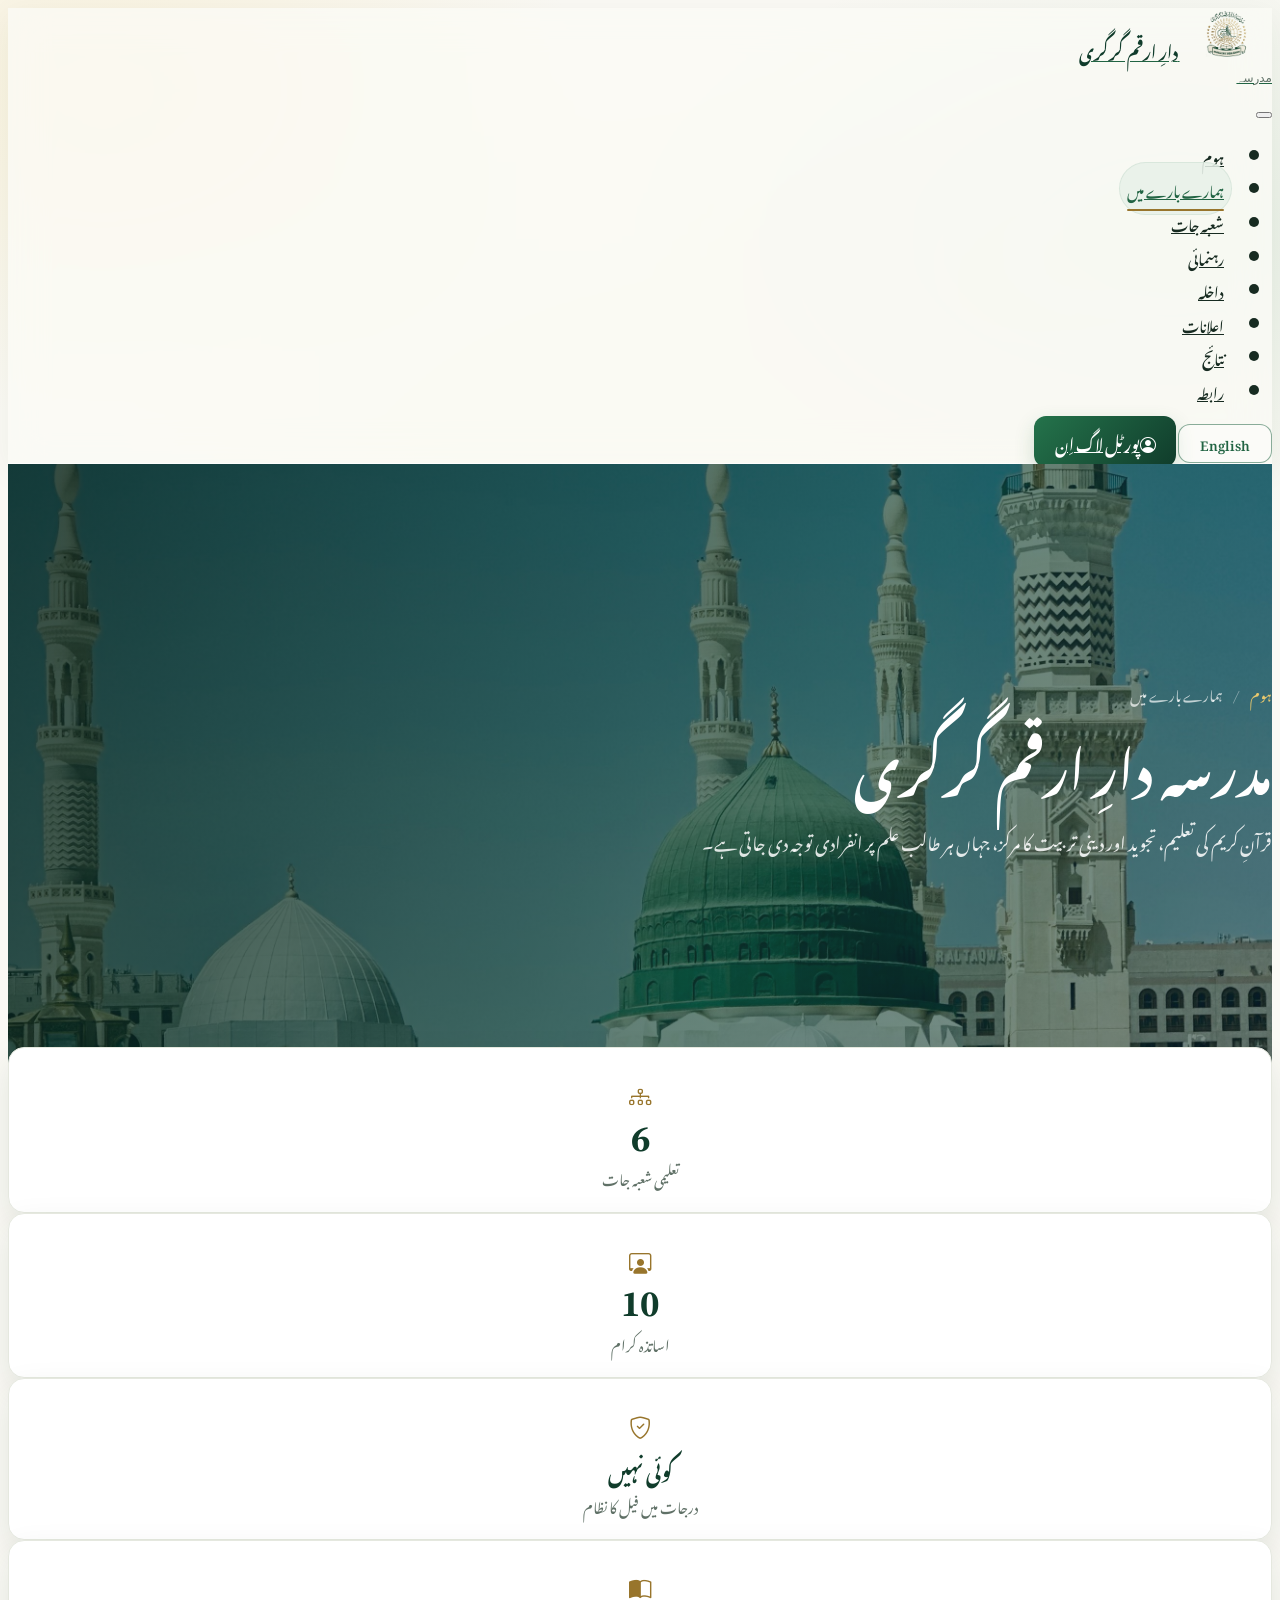
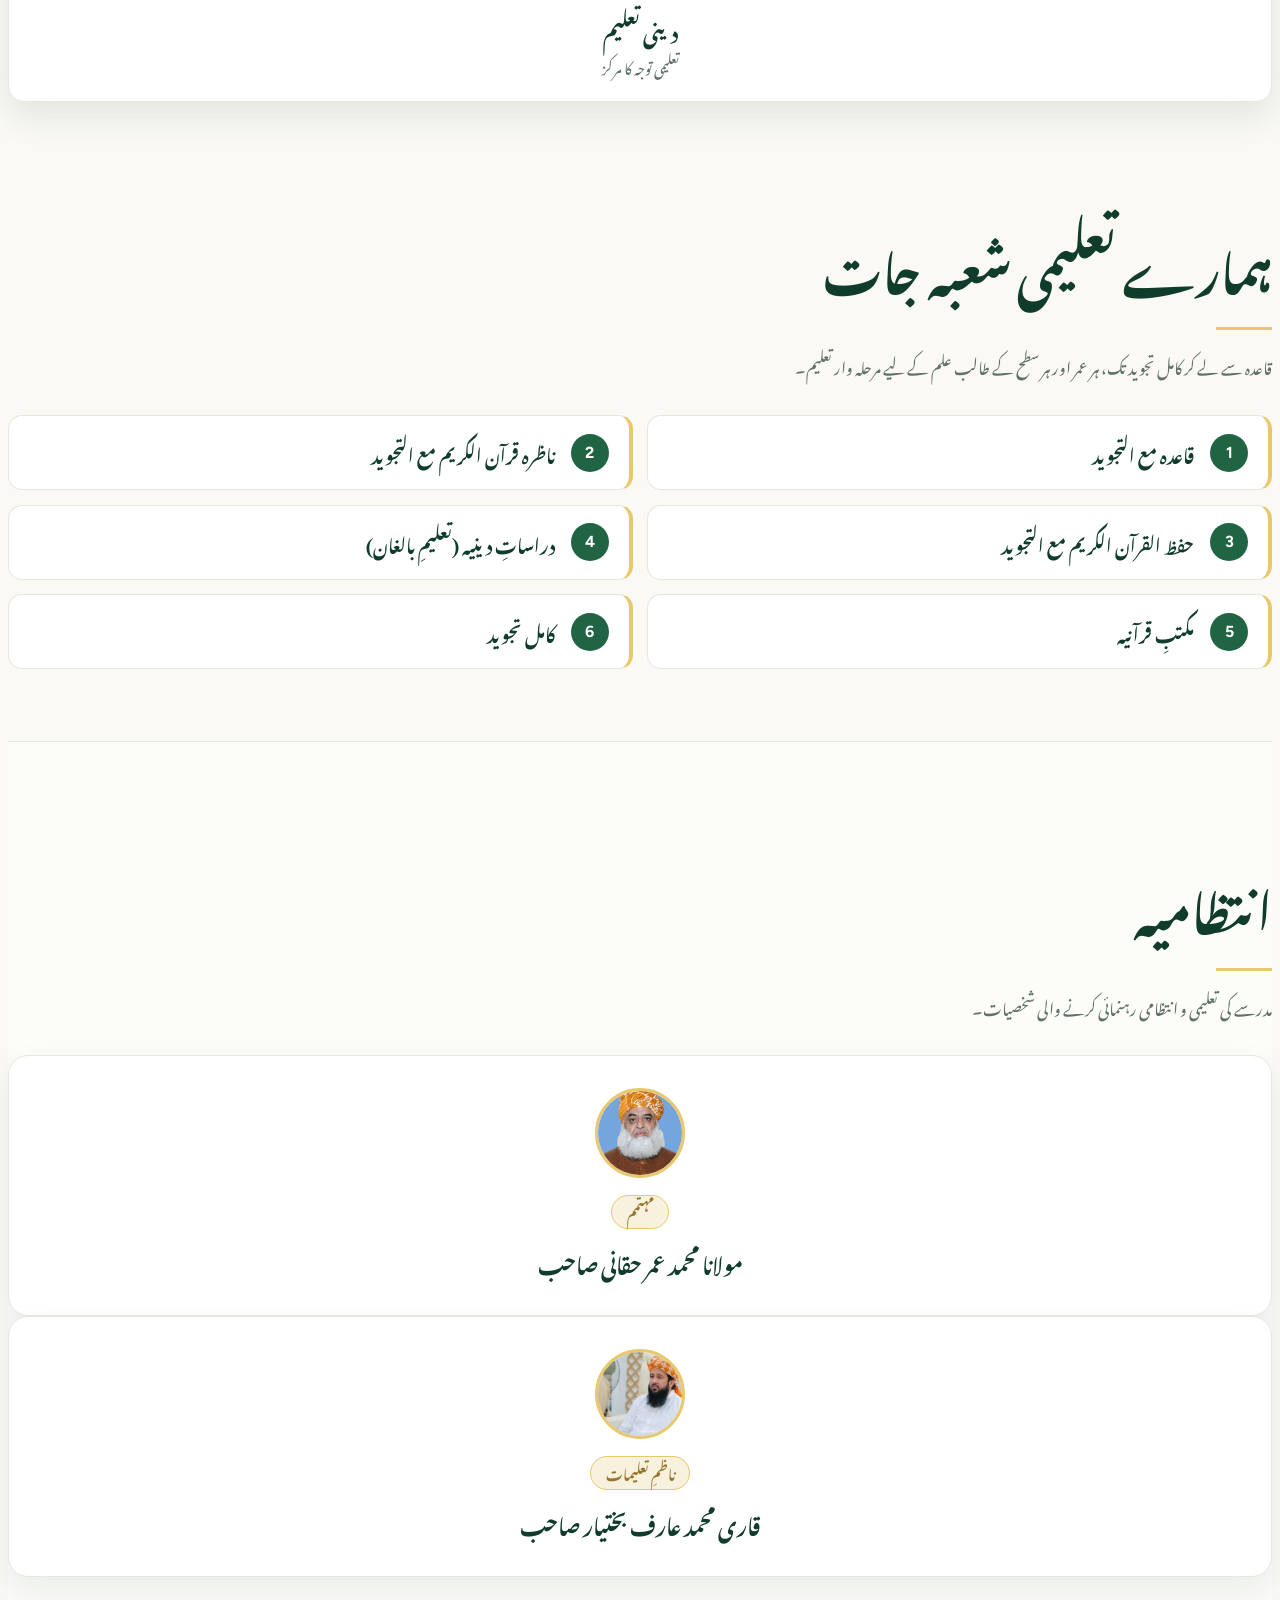
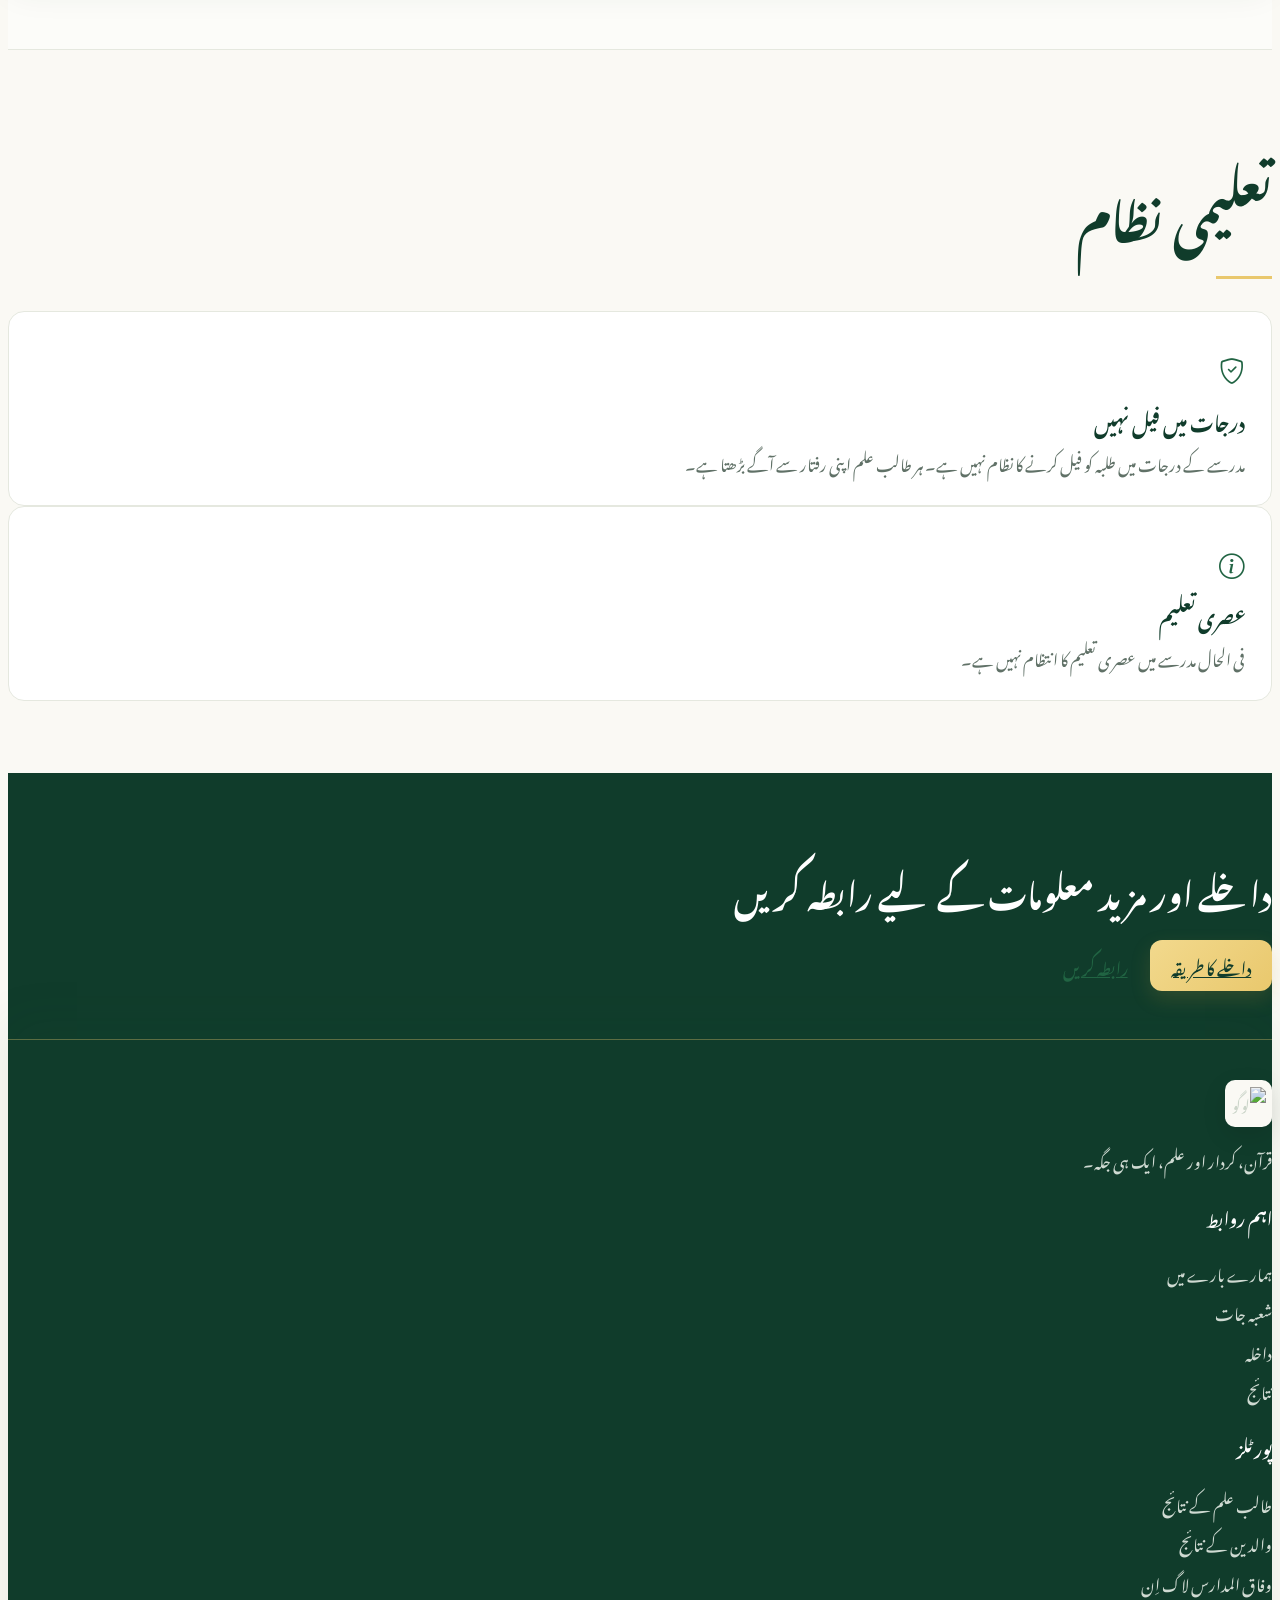
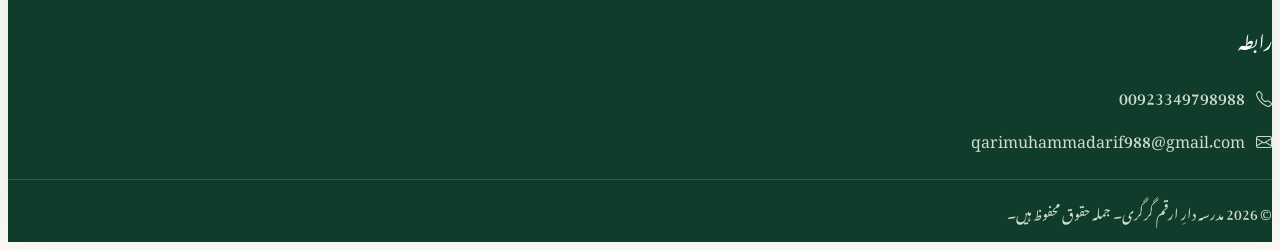
==== commit a10bdeee: "Task:about page iamge" ====
--- a/about.html
+++ b/about.html
@@ -104,14 +104,18 @@
       <div class="row g-4 justify-content-center">
         <div class="col-md-6 col-lg-5">
           <article class="person">
-            <div class="person__avatar"><i class="bi bi-person-fill" aria-hidden="true"></i></div>
+            <div class="person__avatar">
+              <img src="images/s1.jpg" alt="مولانا محمد عمر حقانی صاحب" loading="lazy" decoding="async">
+            </div>
             <span class="person__role" data-i18n="ab.r1">مہتمم</span>
             <h3 data-i18n="ab.n1">مولانا محمد عمر حقانی صاحب</h3>
           </article>
         </div>
         <div class="col-md-6 col-lg-5">
           <article class="person">
-            <div class="person__avatar"><i class="bi bi-person-fill" aria-hidden="true"></i></div>
+            <div class="person__avatar person__avatar--group-crop">
+              <img src="images/s6.jpg" alt="قاری محمد عارف بختیار صاحب" loading="lazy" decoding="async">
+            </div>
             <span class="person__role" data-i18n="ab.r2">ناظمِ تعلیمات</span>
             <h3 data-i18n="ab.n2">قاری محمد عارف بختیار صاحب</h3>
           </article>
--- a/css/style.css
+++ b/css/style.css
@@ -22,13 +22,18 @@
   --font-urdu: "Noto Nastaliq Urdu", "Jameel Noori Nastaleeq", "Noto Naskh Arabic", serif;
 }
 
-html { scroll-behavior: smooth; scroll-padding-top: 84px; }
+html {
+  scroll-behavior: smooth;
+  scroll-padding-top: 84px;
+}
+
 body {
   font-family: var(--font-body);
   color: var(--ink);
   background: var(--ivory);
   line-height: 1.65;
 }
+
 .page-loader {
   position: fixed;
   inset: 0;
@@ -46,11 +51,12 @@
   visibility: visible;
   transition: opacity .35s ease, visibility .35s ease;
 }
+
 .page-loader__spinner {
   position: relative;
   width: clamp(130px, 32vw, 180px);
   aspect-ratio: 1;
-  border: 5px solid rgba(30,92,59,.16);
+  border: 5px solid rgba(30, 92, 59, .16);
   border-top-color: var(--green-700);
   border-inline-start-color: var(--gold-400);
   border-radius: 50%;
@@ -59,12 +65,14 @@
   align-items: center;
   justify-content: center;
 }
+
 .page-loader__logo {
   width: 72%;
   height: auto;
   border-radius: 50%;
   animation: pageLoaderSpin .8s linear infinite reverse;
 }
+
 .page-loader__dhikr {
   display: flex;
   flex-direction: column;
@@ -76,10 +84,12 @@
   line-height: 1.8;
   letter-spacing: .02em;
 }
+
 .page-loader__text {
   font-size: clamp(1.1rem, 4vw, 1.4rem);
   line-height: 2;
 }
+
 /* ---------- Result tabs ---------- */
 .res-tabs {
   display: flex;
@@ -87,6 +97,7 @@
   border-bottom: 2px solid var(--line);
   margin-bottom: 0;
 }
+
 .res-tab {
   font-family: var(--font-urdu);
   font-size: 1rem;
@@ -101,9 +112,21 @@
   transition: color .2s, border-color .2s;
   border-radius: 8px 8px 0 0;
 }
-.res-tab:hover { color: var(--green-700); }
-.res-tab.active { color: var(--green-900); border-bottom-color: var(--green-700); background: rgba(231,240,232,.5); }
-.res-form-header { margin-bottom: 1.1rem; }
+
+.res-tab:hover {
+  color: var(--green-700);
+}
+
+.res-tab.active {
+  color: var(--green-900);
+  border-bottom-color: var(--green-700);
+  background: rgba(231, 240, 232, .5);
+}
+
+.res-form-header {
+  margin-bottom: 1.1rem;
+}
+
 .res-form-badge {
   display: inline-flex;
   align-items: center;
@@ -114,84 +137,146 @@
   border-radius: 999px;
   background: var(--green-100);
   color: var(--green-800);
-  border: 1px solid rgba(30,92,59,.18);
-}
-.res-form-badge--wifaq { background: var(--gold-100); color: var(--gold-600); border-color: rgba(160,127,51,.28); }
+  border: 1px solid rgba(30, 92, 59, .18);
+}
+
+.res-form-badge--wifaq {
+  background: var(--gold-100);
+  color: var(--gold-600);
+  border-color: rgba(160, 127, 51, .28);
+}
 
 /* ---------- Position Holders ---------- */
 .pos-section {
   padding: 5rem 0;
-  background: rgba(255,255,255,.28);
+  background: rgba(255, 255, 255, .28);
   border-top: 1px solid var(--line);
 }
+
 .pos-grid {
   display: grid;
   grid-template-columns: 1.15fr 1fr;
   gap: 1.25rem;
   align-items: start;
 }
+
 .pos-side {
   display: grid;
   gap: 1rem;
 }
+
 /* Featured card */
 .pos-card--featured {
   border-radius: 22px;
   overflow: hidden;
-  background: rgba(255,255,255,.64);
-  border: 1px solid rgba(255,255,255,.88);
+  background: rgba(255, 255, 255, .64);
+  border: 1px solid rgba(255, 255, 255, .88);
   box-shadow: var(--shadow-soft);
   backdrop-filter: blur(14px);
   -webkit-backdrop-filter: blur(14px);
   transition: transform .28s ease, box-shadow .28s ease;
 }
-.pos-card--featured:hover { transform: translateY(-4px); box-shadow: var(--shadow-hover); }
-.pos-card--featured .pos-card__img-wrap { height: 280px; }
-.pos-card--featured .pos-card__body { padding: 1.4rem 1.5rem 1.6rem; }
-.pos-card--featured .pos-card__name { font-size: 1.45rem; margin-bottom: .3rem; color: var(--green-900); }
-.pos-card--featured .pos-card__stats { gap: 1rem; margin: 1rem 0; }
-.pos-card--featured .pos-stat__val { font-size: 1.5rem; }
+
+.pos-card--featured:hover {
+  transform: translateY(-4px);
+  box-shadow: var(--shadow-hover);
+}
+
+.pos-card--featured .pos-card__img-wrap {
+  height: 280px;
+}
+
+.pos-card--featured .pos-card__body {
+  padding: 1.4rem 1.5rem 1.6rem;
+}
+
+.pos-card--featured .pos-card__name {
+  font-size: 1.45rem;
+  margin-bottom: .3rem;
+  color: var(--green-900);
+}
+
+.pos-card--featured .pos-card__stats {
+  gap: 1rem;
+  margin: 1rem 0;
+}
+
+.pos-card--featured .pos-stat__val {
+  font-size: 1.5rem;
+}
+
 /* Side card */
 .pos-card--side {
   display: grid;
   grid-template-columns: 110px 1fr;
   border-radius: 18px;
   overflow: hidden;
-  background: rgba(255,255,255,.64);
-  border: 1px solid rgba(255,255,255,.88);
-  box-shadow: 0 8px 24px rgba(24,65,44,.08);
+  background: rgba(255, 255, 255, .64);
+  border: 1px solid rgba(255, 255, 255, .88);
+  box-shadow: 0 8px 24px rgba(24, 65, 44, .08);
   backdrop-filter: blur(14px);
   -webkit-backdrop-filter: blur(14px);
   transition: transform .25s ease, box-shadow .25s ease;
 }
-.pos-card--side:hover { transform: translateY(-3px); box-shadow: var(--shadow-hover); }
-.pos-card--side .pos-card__img-wrap { height: 100%; min-height: 130px; }
-.pos-card--side .pos-card__body { padding: .9rem 1rem; }
-.pos-card--side .pos-card__name { font-size: 1.05rem; margin-bottom: .2rem; }
-.pos-card--side .pos-card__stats { gap: .6rem; margin-top: .6rem; }
-.pos-card--side .pos-stat__val { font-size: 1.1rem; }
+
+.pos-card--side:hover {
+  transform: translateY(-3px);
+  box-shadow: var(--shadow-hover);
+}
+
+.pos-card--side .pos-card__img-wrap {
+  height: 100%;
+  min-height: 130px;
+}
+
+.pos-card--side .pos-card__body {
+  padding: .9rem 1rem;
+}
+
+.pos-card--side .pos-card__name {
+  font-size: 1.05rem;
+  margin-bottom: .2rem;
+}
+
+.pos-card--side .pos-card__stats {
+  gap: .6rem;
+  margin-top: .6rem;
+}
+
+.pos-card--side .pos-stat__val {
+  font-size: 1.1rem;
+}
+
 /* Shared card parts */
 .pos-card__img-wrap {
   position: relative;
   overflow: hidden;
   background: var(--green-100);
 }
+
 .pos-card__img {
-  width: 100%; height: 100%;
+  width: 100%;
+  height: 100%;
   object-fit: cover;
   object-position: top center;
   display: block;
   transition: transform .45s ease;
 }
-.pos-card:hover .pos-card__img { transform: scale(1.04); }
+
+.pos-card:hover .pos-card__img {
+  transform: scale(1.04);
+}
+
 .pos-card__img-fallback {
-  width: 100%; height: 100%;
+  width: 100%;
+  height: 100%;
   display: grid;
   place-items: center;
   font-size: 3.5rem;
   color: var(--green-700);
   background: var(--green-100);
 }
+
 .pos-badge {
   position: absolute;
   top: .7rem;
@@ -206,9 +291,22 @@
   -webkit-backdrop-filter: blur(6px);
   white-space: nowrap;
 }
-.pos-badge--gold { background: rgba(233,200,109,.92); color: var(--green-900); }
-.pos-badge--silver { background: rgba(192,192,192,.92); color: #2a2a2a; }
-.pos-badge--bronze { background: rgba(205,127,50,.92); color: #fff; }
+
+.pos-badge--gold {
+  background: rgba(233, 200, 109, .92);
+  color: var(--green-900);
+}
+
+.pos-badge--silver {
+  background: rgba(192, 192, 192, .92);
+  color: #2a2a2a;
+}
+
+.pos-badge--bronze {
+  background: rgba(205, 127, 50, .92);
+  color: #fff;
+}
+
 .pos-exam-tag {
   position: absolute;
   bottom: .6rem;
@@ -217,13 +315,25 @@
   font-weight: 700;
   padding: .2rem .6rem;
   border-radius: 6px;
-  background: rgba(27,83,57,.85);
+  background: rgba(27, 83, 57, .85);
   color: #fff;
   backdrop-filter: blur(4px);
 }
-.pos-exam-tag--wifaq { background: rgba(152,117,44,.88); }
-.pos-card__body { font-family: var(--font-urdu); }
-.pos-card__name { font-family: var(--font-urdu); color: var(--green-900); margin-bottom: .25rem; }
+
+.pos-exam-tag--wifaq {
+  background: rgba(152, 117, 44, .88);
+}
+
+.pos-card__body {
+  font-family: var(--font-urdu);
+}
+
+.pos-card__name {
+  font-family: var(--font-urdu);
+  color: var(--green-900);
+  margin-bottom: .25rem;
+}
+
 .pos-card__meta {
   font-size: .85rem;
   color: var(--muted);
@@ -232,26 +342,40 @@
   align-items: center;
   gap: .3rem;
 }
+
 .pos-card__stats {
   display: flex;
   flex-wrap: wrap;
   gap: .8rem;
   margin-top: .75rem;
 }
+
 .pos-stat {
   display: flex;
   flex-direction: column;
   align-items: center;
   min-width: 52px;
 }
+
 .pos-stat__val {
   font-family: var(--font-head);
   font-weight: 700;
   color: var(--green-900);
   line-height: 1.1;
 }
-.pos-stat__val small { font-size: .6em; color: var(--muted); font-weight: 400; }
-.pos-stat__lbl { font-size: .72rem; color: var(--muted); margin-top: .1rem; }
+
+.pos-stat__val small {
+  font-size: .6em;
+  color: var(--muted);
+  font-weight: 400;
+}
+
+.pos-stat__lbl {
+  font-size: .72rem;
+  color: var(--muted);
+  margin-top: .1rem;
+}
+
 .pos-card__quote {
   font-family: var(--font-urdu);
   font-size: .92rem;
@@ -262,16 +386,37 @@
   font-style: normal;
   line-height: 1.9;
 }
+
 @media (max-width: 991.98px) {
-  .pos-grid { grid-template-columns: 1fr; }
-  .pos-card--featured .pos-card__img-wrap { height: 240px; }
-  .pos-side { grid-template-columns: repeat(2, 1fr); }
-}
+  .pos-grid {
+    grid-template-columns: 1fr;
+  }
+
+  .pos-card--featured .pos-card__img-wrap {
+    height: 240px;
+  }
+
+  .pos-side {
+    grid-template-columns: repeat(2, 1fr);
+  }
+}
+
 @media (max-width: 575.98px) {
-  .pos-section { padding: 3.5rem 0; }
-  .pos-side { grid-template-columns: 1fr; }
-  .pos-card--side { grid-template-columns: 90px 1fr; }
-  .pos-card--side .pos-card__img-wrap { min-height: 110px; }
+  .pos-section {
+    padding: 3.5rem 0;
+  }
+
+  .pos-side {
+    grid-template-columns: 1fr;
+  }
+
+  .pos-card--side {
+    grid-template-columns: 90px 1fr;
+  }
+
+  .pos-card--side .pos-card__img-wrap {
+    min-height: 110px;
+  }
 }
 
 .page-loader.is-hidden {
@@ -279,51 +424,185 @@
   visibility: hidden;
   pointer-events: none;
 }
+
 @keyframes pageLoaderSpin {
-  to { transform: rotate(360deg); }
-}
+  to {
+    transform: rotate(360deg);
+  }
+}
+
 @media (prefers-reduced-motion: reduce) {
-  .page-loader { transition: none; }
-  .page-loader__spinner { animation: none; }
-}
-h1, h2, h3, h4, h5 { font-family: var(--font-head); color: var(--green-900); letter-spacing: -0.01em; }
+  .page-loader {
+    transition: none;
+  }
+
+  .page-loader__spinner {
+    animation: none;
+  }
+}
+
+h1,
+h2,
+h3,
+h4,
+h5 {
+  font-family: var(--font-head);
+  color: var(--green-900);
+  letter-spacing: -0.01em;
+}
 
 /* Urdu mode: Nastaliq needs generous line height */
-html[lang="ur"] body { font-family: var(--font-urdu); line-height: 2.1; }
-html[lang="ur"] h1, html[lang="ur"] h2, html[lang="ur"] h3,
-html[lang="ur"] h4, html[lang="ur"] h5, html[lang="ur"] .btn,
-html[lang="ur"] .nav-link { font-family: var(--font-urdu); letter-spacing: 0; }
-html[lang="ur"] h1 { line-height: 1.9; }
-html[lang="ur"] .btn { line-height: 2; padding-top: .35rem; padding-bottom: .35rem; }
-
-:focus-visible { outline: 3px solid var(--gold-400); outline-offset: 2px; }
-
-a { color: var(--green-700); }
-a:hover { color: var(--green-900); }
+html[lang="ur"] body {
+  font-family: var(--font-urdu);
+  line-height: 2.1;
+}
+
+html[lang="ur"] h1,
+html[lang="ur"] h2,
+html[lang="ur"] h3,
+html[lang="ur"] h4,
+html[lang="ur"] h5,
+html[lang="ur"] .btn,
+html[lang="ur"] .nav-link {
+  font-family: var(--font-urdu);
+  letter-spacing: 0;
+}
+
+html[lang="ur"] h1 {
+  line-height: 1.9;
+}
+
+html[lang="ur"] .btn {
+  line-height: 2;
+  padding-top: .35rem;
+  padding-bottom: .35rem;
+}
+
+:focus-visible {
+  outline: 3px solid var(--gold-400);
+  outline-offset: 2px;
+}
+
+a {
+  color: var(--green-700);
+}
+
+a:hover {
+  color: var(--green-900);
+}
 
 /* ---------- Buttons ---------- */
-.btn { border-radius: 8px; font-weight: 600; padding: .6rem 1.3rem; }
-.btn-green { background: var(--green-700); border-color: var(--green-700); color: #fff; }
-.btn-green:hover, .btn-green:focus { background: var(--green-900); border-color: var(--green-900); color: #fff; }
-.btn-outline-green { border: 1.5px solid var(--green-700); color: var(--green-700); background: transparent; }
-.btn-outline-green:hover { background: var(--green-700); color: #fff; }
-.btn-gold { background: var(--gold-400); border-color: var(--gold-400); color: var(--green-900); }
-.btn-gold:hover { background: var(--gold-600); border-color: var(--gold-600); color: #fff; }
+.btn {
+  border-radius: 8px;
+  font-weight: 600;
+  padding: .6rem 1.3rem;
+}
+
+.btn-green {
+  background: var(--green-700);
+  border-color: var(--green-700);
+  color: #fff;
+}
+
+.btn-green:hover,
+.btn-green:focus {
+  background: var(--green-900);
+  border-color: var(--green-900);
+  color: #fff;
+}
+
+.btn-outline-green {
+  border: 1.5px solid var(--green-700);
+  color: var(--green-700);
+  background: transparent;
+}
+
+.btn-outline-green:hover {
+  background: var(--green-700);
+  color: #fff;
+}
+
+.btn-gold {
+  background: var(--gold-400);
+  border-color: var(--gold-400);
+  color: var(--green-900);
+}
+
+.btn-gold:hover {
+  background: var(--gold-600);
+  border-color: var(--gold-600);
+  color: #fff;
+}
 
 /* ---------- Top bar + navbar ---------- */
-.topbar { background: var(--green-900); color: #e9efe9; font-size: .875rem; }
-.topbar a { color: #e9efe9; text-decoration: none; }
-.topbar a:hover { color: var(--gold-400); }
-
-.navbar { background: var(--paper); border-bottom: 1px solid var(--line); transition: box-shadow .2s; }
-.navbar.scrolled { box-shadow: 0 4px 18px rgba(18, 58, 39, .09); }
-.navbar-brand img { height: 52px; width: auto; mix-blend-mode: multiply; }
-.navbar-brand .brand-text { font-family: var(--font-head); font-weight: 700; color: var(--green-900); line-height: 1.15; font-size: 1.05rem; }
-.navbar-brand .brand-text small { display: block; font-family: var(--font-body); font-weight: 500; color: var(--muted); font-size: .75rem; }
-html[lang="ur"] .navbar-brand .brand-text { font-family: var(--font-urdu); line-height: 1.8; }
-.nav-link { color: var(--ink); font-weight: 500; padding: .5rem .85rem !important; border-radius: 6px; }
-.nav-link:hover, .nav-link.active { color: var(--green-700); background: var(--green-100); }
-.lang-btn { min-width: 84px; }
+.topbar {
+  background: var(--green-900);
+  color: #e9efe9;
+  font-size: .875rem;
+}
+
+.topbar a {
+  color: #e9efe9;
+  text-decoration: none;
+}
+
+.topbar a:hover {
+  color: var(--gold-400);
+}
+
+.navbar {
+  background: var(--paper);
+  border-bottom: 1px solid var(--line);
+  transition: box-shadow .2s;
+}
+
+.navbar.scrolled {
+  box-shadow: 0 4px 18px rgba(18, 58, 39, .09);
+}
+
+.navbar-brand img {
+  height: 52px;
+  width: auto;
+  mix-blend-mode: multiply;
+}
+
+.navbar-brand .brand-text {
+  font-family: var(--font-head);
+  font-weight: 700;
+  color: var(--green-900);
+  line-height: 1.15;
+  font-size: 1.05rem;
+}
+
+.navbar-brand .brand-text small {
+  display: block;
+  font-family: var(--font-body);
+  font-weight: 500;
+  color: var(--muted);
+  font-size: .75rem;
+}
+
+html[lang="ur"] .navbar-brand .brand-text {
+  font-family: var(--font-urdu);
+  line-height: 1.8;
+}
+
+.nav-link {
+  color: var(--ink);
+  font-weight: 500;
+  padding: .5rem .85rem !important;
+  border-radius: 6px;
+}
+
+.nav-link:hover,
+.nav-link.active {
+  color: var(--green-700);
+  background: var(--green-100);
+}
+
+.lang-btn {
+  min-width: 84px;
+}
 
 /* ---------- Hero ---------- */
 .hero {
@@ -343,11 +622,13 @@
   width: 100%;
   height: 100%;
 }
+
 .hero-carousel .carousel-inner,
 .hero-carousel .carousel-item {
   width: 100%;
   height: 100%;
 }
+
 .hero-slide-image {
   display: block;
   width: 100%;
@@ -364,12 +645,16 @@
   color: #fff;
   opacity: .7;
 }
+
 .hero-carousel .carousel-control-prev:hover,
-.hero-carousel .carousel-control-next:hover { opacity: 1; }
+.hero-carousel .carousel-control-next:hover {
+  opacity: 1;
+}
+
 .hero-carousel .carousel-control-prev i,
 .hero-carousel .carousel-control-next i {
   font-size: 1.6rem;
-  text-shadow: 0 2px 8px rgba(0,0,0,.5);
+  text-shadow: 0 2px 8px rgba(0, 0, 0, .5);
 }
 
 /* Dark transparent overlay */
@@ -377,12 +662,10 @@
   position: absolute;
   inset: 0;
   z-index: 1;
-  background: linear-gradient(
-    135deg,
-    rgba(12, 35, 22, 0.78) 0%,
-    rgba(18, 58, 39, 0.65) 60%,
-    rgba(12, 35, 22, 0.45) 100%
-  );
+  background: linear-gradient(135deg,
+      rgba(12, 35, 22, 0.78) 0%,
+      rgba(18, 58, 39, 0.65) 60%,
+      rgba(12, 35, 22, 0.45) 100%);
 }
 
 /* Foreground content */
@@ -392,14 +675,16 @@
   padding: 6rem 0 5rem;
   width: 100%;
 }
+
 .hero h1 {
   font-size: clamp(2rem, 4.6vw, 3.4rem);
   font-weight: 700;
   line-height: 1.12;
   color: #fff;
 }
+
 .hero .lead {
-  color: rgba(255,255,255,.88);
+  color: rgba(255, 255, 255, .88);
   max-width: 34rem;
   font-size: 1.15rem;
 }
@@ -410,13 +695,18 @@
   gap: .5rem;
   margin-top: 2.5rem;
 }
+
 .hero-indicators button {
-  width: 10px; height: 10px;
-  border: 0; border-radius: 50%;
-  background: rgba(255,255,255,.45);
-  padding: 0; cursor: pointer;
+  width: 10px;
+  height: 10px;
+  border: 0;
+  border-radius: 50%;
+  background: rgba(255, 255, 255, .45);
+  padding: 0;
+  cursor: pointer;
   transition: background .2s, transform .2s;
 }
+
 .hero-indicators button.active,
 .hero-indicators button:hover {
   background: var(--gold-400);
@@ -424,21 +714,43 @@
 }
 
 .hero-badge {
-  display: inline-block; font-size: .875rem; font-weight: 600;
-  color: var(--green-900); border: 1px solid var(--gold-400);
-  border-radius: 999px; padding: .2rem .9rem; margin-bottom: 1rem;
+  display: inline-block;
+  font-size: .875rem;
+  font-weight: 600;
+  color: var(--green-900);
+  border: 1px solid var(--gold-400);
+  border-radius: 999px;
+  padding: .2rem .9rem;
+  margin-bottom: 1rem;
   background: var(--gold-400);
 }
 
 @media (max-width: 767.98px) {
-  .hero { min-height: 100svh; }
-  .hero-content { padding: 5rem 0 4rem; }
-  .hero h1 { font-size: clamp(1.9rem, 5.5vw, 2.8rem); line-height: 1.75; }
+  .hero {
+    min-height: 100svh;
+  }
+
+  .hero-content {
+    padding: 5rem 0 4rem;
+  }
+
+  .hero h1 {
+    font-size: clamp(1.9rem, 5.5vw, 2.8rem);
+    line-height: 1.75;
+  }
+
   .hero-carousel .carousel-control-prev,
-  .hero-carousel .carousel-control-next { width: 10%; }
-}
-
-.bismillah { font-family: var(--font-urdu); color: var(--green-700); font-size: 1.35rem; line-height: 2; }
+  .hero-carousel .carousel-control-next {
+    width: 10%;
+  }
+}
+
+.bismillah {
+  font-family: var(--font-urdu);
+  color: var(--green-700);
+  font-size: 1.35rem;
+  line-height: 2;
+}
 
 /* ---------- Campus stats over a soft image ---------- */
 .stats {
@@ -449,23 +761,36 @@
   color: var(--ink);
   background: var(--ivory);
 }
+
 .stats::before,
-.stats::after { content: ""; position: absolute; inset: 0; pointer-events: none; }
+.stats::after {
+  content: "";
+  position: absolute;
+  inset: 0;
+  pointer-events: none;
+}
+
 .stats::before {
   z-index: -2;
   background: url("../images/stats-bg-desktop.jpg") center / cover no-repeat;
   filter: blur(1px);
   transform: scale(1.015);
 }
-.stats::after { z-index: -1; background: rgba(248, 245, 236, .76); }
+
+.stats::after {
+  z-index: -1;
+  background: rgba(248, 245, 236, .76);
+}
+
 .stats-title {
   color: var(--green-900);
   font-size: clamp(1.8rem, 3.5vw, 2.6rem);
   font-weight: 700;
   line-height: 1.5;
   text-align: center;
-  text-shadow: 0 1px 0 rgba(255,255,255,.8);
-}
+  text-shadow: 0 1px 0 rgba(255, 255, 255, .8);
+}
+
 .stat {
   display: grid;
   align-content: center;
@@ -473,31 +798,91 @@
   min-height: 112px;
   padding: 1rem .75rem;
   text-align: center;
-  border: 1px solid rgba(255,255,255,.78);
+  border: 1px solid rgba(255, 255, 255, .78);
   border-radius: 14px;
-  background: rgba(255,255,255,.76);
-  box-shadow: 0 8px 24px rgba(18,58,39,.09);
+  background: rgba(255, 255, 255, .76);
+  box-shadow: 0 8px 24px rgba(18, 58, 39, .09);
   backdrop-filter: blur(5px);
   -webkit-backdrop-filter: blur(5px);
 }
-.stat .num { font-family: var(--font-head); font-size: 2.25rem; font-weight: 700; color: var(--green-900); line-height: 1.15; }
-.stat .lbl { margin-top: .25rem; font-size: .95rem; color: var(--muted); }
+
+.stat .num {
+  font-family: var(--font-head);
+  font-size: 2.25rem;
+  font-weight: 700;
+  color: var(--green-900);
+  line-height: 1.15;
+}
+
+.stat .lbl {
+  margin-top: .25rem;
+  font-size: .95rem;
+  color: var(--muted);
+}
+
 @media (max-width: 767.98px) {
-  .stats { padding: 2rem 0; }
-  .stats::before { background-image: url("../images/stats-bg-mobile.jpg"); background-position: center; }
-  .stats-title { text-align: center; }
-  .stat { min-height: 100px; padding: .85rem .5rem; }
-  .stat .num { font-size: 1.9rem; }
-  .stat .lbl { font-size: .86rem; }
+  .stats {
+    padding: 2rem 0;
+  }
+
+  .stats::before {
+    background-image: url("../images/stats-bg-mobile.jpg");
+    background-position: center;
+  }
+
+  .stats-title {
+    text-align: center;
+  }
+
+  .stat {
+    min-height: 100px;
+    padding: .85rem .5rem;
+  }
+
+  .stat .num {
+    font-size: 1.9rem;
+  }
+
+  .stat .lbl {
+    font-size: .86rem;
+  }
 }
 
 /* ---------- Sections ---------- */
-section { padding: 4.5rem 0; }
-.section-alt { background: var(--paper); border-top: 1px solid var(--line); border-bottom: 1px solid var(--line); }
-.section-title { font-size: clamp(1.6rem, 3vw, 2.2rem); font-weight: 700; margin-bottom: .4rem; }
-.section-sub { color: var(--muted); max-width: 40rem; }
-.rule { width: 56px; height: 3px; background: var(--gold-400); margin: .8rem 0 1.2rem; border: 0; opacity: 1; }
-.text-center .rule, .text-center .section-sub { margin-inline: auto; }
+section {
+  padding: 4.5rem 0;
+}
+
+.section-alt {
+  background: var(--paper);
+  border-top: 1px solid var(--line);
+  border-bottom: 1px solid var(--line);
+}
+
+.section-title {
+  font-size: clamp(1.6rem, 3vw, 2.2rem);
+  font-weight: 700;
+  margin-bottom: .4rem;
+}
+
+.section-sub {
+  color: var(--muted);
+  max-width: 40rem;
+}
+
+.rule {
+  width: 56px;
+  height: 3px;
+  background: var(--gold-400);
+  margin: .8rem 0 1.2rem;
+  border: 0;
+  opacity: 1;
+}
+
+.text-center .rule,
+.text-center .section-sub {
+  margin-inline: auto;
+}
 
 /* ---------- About (modern) ---------- */
 .about-section {
@@ -506,6 +891,7 @@
   background: var(--ivory);
   overflow: hidden;
 }
+
 .about-bg-blob {
   position: absolute;
   inset-inline-end: -120px;
@@ -513,9 +899,10 @@
   width: 520px;
   height: 520px;
   border-radius: 50%;
-  background: radial-gradient(circle, rgba(200,166,79,.13) 0%, transparent 70%);
+  background: radial-gradient(circle, rgba(200, 166, 79, .13) 0%, transparent 70%);
   pointer-events: none;
 }
+
 .about-eyebrow {
   display: inline-block;
   font-size: .8rem;
@@ -538,39 +925,67 @@
   overflow: hidden;
   transition: transform .25s, box-shadow .25s;
 }
+
 .about-card:hover {
   transform: translateY(-4px);
-  box-shadow: 0 16px 36px rgba(18,58,39,.12);
-}
+  box-shadow: 0 16px 36px rgba(18, 58, 39, .12);
+}
+
 .about-card--green {
   background: var(--green-900);
   color: #e8f0ea;
 }
-.about-card--green h3 { color: #fff; }
-.about-card--green p { color: rgba(232,240,234,.75); margin: 0; font-size: .95rem; }
+
+.about-card--green h3 {
+  color: #fff;
+}
+
+.about-card--green p {
+  color: rgba(232, 240, 234, .75);
+  margin: 0;
+  font-size: .95rem;
+}
+
 .about-card--gold {
   background: var(--gold-100);
   border: 1px solid var(--gold-400);
   color: var(--ink);
 }
-.about-card--gold h3 { color: var(--green-900); }
-.about-card--gold p { color: var(--muted); margin: 0; font-size: .95rem; }
+
+.about-card--gold h3 {
+  color: var(--green-900);
+}
+
+.about-card--gold p {
+  color: var(--muted);
+  margin: 0;
+  font-size: .95rem;
+}
+
 .about-card__icon {
-  width: 48px; height: 48px;
+  width: 48px;
+  height: 48px;
   border-radius: 12px;
-  display: grid; place-items: center;
+  display: grid;
+  place-items: center;
   font-size: 1.4rem;
   margin-bottom: 1rem;
 }
+
 .about-card--green .about-card__icon {
-  background: rgba(255,255,255,.1);
+  background: rgba(255, 255, 255, .1);
   color: var(--gold-400);
 }
+
 .about-card--gold .about-card__icon {
   background: var(--green-100);
   color: var(--green-700);
 }
-.about-card h3 { font-size: 1.1rem; margin-bottom: .4rem; }
+
+.about-card h3 {
+  font-size: 1.1rem;
+  margin-bottom: .4rem;
+}
 
 /* Ayah panel */
 .about-ayah-card {
@@ -582,16 +997,18 @@
   overflow: hidden;
   flex: 1;
 }
+
 .about-ayah-card__deco {
   position: absolute;
   top: -10px;
   inset-inline-start: 16px;
   font-size: 6rem;
   line-height: 1;
-  color: rgba(200,166,79,.18);
+  color: rgba(200, 166, 79, .18);
   font-family: Georgia, serif;
   pointer-events: none;
 }
+
 .about-ayah-card .ayah {
   font-family: var(--font-urdu);
   font-size: 1.45rem;
@@ -599,8 +1016,17 @@
   line-height: 2.2;
   margin-bottom: .8rem;
 }
-.about-ayah-card h4 { color: #fff; font-size: 1rem; margin-bottom: .4rem; }
-.about-ayah-card p { color: rgba(234,241,236,.8); font-size: .95rem; }
+
+.about-ayah-card h4 {
+  color: #fff;
+  font-size: 1rem;
+  margin-bottom: .4rem;
+}
+
+.about-ayah-card p {
+  color: rgba(234, 241, 236, .8);
+  font-size: .95rem;
+}
 
 /* Image strip */
 .about-img-strip {
@@ -610,20 +1036,24 @@
   height: 180px;
   flex-shrink: 0;
 }
+
 .about-img-strip img {
-  width: 100%; height: 100%;
+  width: 100%;
+  height: 100%;
   object-fit: cover;
   object-position: center;
   display: block;
 }
+
 .about-img-strip__overlay {
   position: absolute;
   inset: 0;
-  background: linear-gradient(to top, rgba(12,35,22,.72) 0%, transparent 55%);
+  background: linear-gradient(to top, rgba(12, 35, 22, .72) 0%, transparent 55%);
   display: flex;
   align-items: flex-end;
   padding: .9rem 1.1rem;
 }
+
 .about-img-strip__overlay span {
   color: #fff;
   font-size: .85rem;
@@ -642,36 +1072,100 @@
     "campus students skills";
   gap: 1rem;
 }
-.about-bento__quran { grid-area: quran; }
-.about-bento__character { grid-area: character; }
-.about-bento__skills { grid-area: skills; }
-.about-bento__students { grid-area: students; }
-.about-bento__quote { grid-area: quote; height:100%; padding:1.55rem 1.5rem; border-radius:14px; }
-.about-bento__campus { grid-area: campus; height:100%; min-height:210px; }
-.about-bento__card { display:flex; flex-direction:column; justify-content:center; padding:1.5rem; }
-.about-bento__card .about-card__icon { margin-bottom:.85rem; }
-.about-bento__card h3 { margin-bottom:.35rem; }
-.about-bento__card p { line-height:1.8; }
-.about-ayah-card__deco { width:1em; height:1em; }
-.about-ayah-card h3 { color:#fff; font-size:1.02rem; margin-bottom:.45rem; }
-.about-bento__quote .ayah { font-size:1.28rem; line-height:2; }
-.about-bento__quote p { line-height:1.8; }
-html[lang="ur"] .about-bento__card { direction:rtl; text-align:right; }
-html[lang="en"] .about-bento__card { direction:ltr; text-align:left; }
+
+.about-bento__quran {
+  grid-area: quran;
+}
+
+.about-bento__character {
+  grid-area: character;
+}
+
+.about-bento__skills {
+  grid-area: skills;
+}
+
+.about-bento__students {
+  grid-area: students;
+}
+
+.about-bento__quote {
+  grid-area: quote;
+  height: 100%;
+  padding: 1.55rem 1.5rem;
+  border-radius: 14px;
+}
+
+.about-bento__campus {
+  grid-area: campus;
+  height: 100%;
+  min-height: 210px;
+}
+
+.about-bento__card {
+  display: flex;
+  flex-direction: column;
+  justify-content: center;
+  padding: 1.5rem;
+}
+
+.about-bento__card .about-card__icon {
+  margin-bottom: .85rem;
+}
+
+.about-bento__card h3 {
+  margin-bottom: .35rem;
+}
+
+.about-bento__card p {
+  line-height: 1.8;
+}
+
+.about-ayah-card__deco {
+  width: 1em;
+  height: 1em;
+}
+
+.about-ayah-card h3 {
+  color: #fff;
+  font-size: 1.02rem;
+  margin-bottom: .45rem;
+}
+
+.about-bento__quote .ayah {
+  font-size: 1.28rem;
+  line-height: 2;
+}
+
+.about-bento__quote p {
+  line-height: 1.8;
+}
+
+html[lang="ur"] .about-bento__card {
+  direction: rtl;
+  text-align: right;
+}
+
+html[lang="en"] .about-bento__card {
+  direction: ltr;
+  text-align: left;
+}
+
 @media (max-width: 991.98px) {
   .about-bento {
-    grid-template-columns:repeat(2,minmax(0,1fr));
-    grid-template-rows:repeat(3,minmax(190px,auto));
+    grid-template-columns: repeat(2, minmax(0, 1fr));
+    grid-template-rows: repeat(3, minmax(190px, auto));
     grid-template-areas:
       "quran character"
       "skills students"
       "quote campus";
   }
 }
+
 @media (max-width: 575.98px) {
   .about-bento {
-    grid-template-columns:minmax(0,1fr);
-    grid-template-rows:none;
+    grid-template-columns: minmax(0, 1fr);
+    grid-template-rows: none;
     grid-template-areas:
       "quran"
       "character"
@@ -679,241 +1173,680 @@
       "students"
       "quote"
       "campus";
-    gap:.8rem;
-  }
-  .about-bento__card { min-height:175px; padding:1.25rem; }
-  .about-bento__quote { min-height:210px; }
-  .about-bento__campus { min-height:190px; }
+    gap: .8rem;
+  }
+
+  .about-bento__card {
+    min-height: 175px;
+    padding: 1.25rem;
+  }
+
+  .about-bento__quote {
+    min-height: 210px;
+  }
+
+  .about-bento__campus {
+    min-height: 190px;
+  }
 }
 
 /* Detailed teaching-team section */
 .teachers-section {
-  padding:4.5rem 0;
-  background:var(--paper);
-  border-top:1px solid var(--line);
-  border-bottom:1px solid var(--line);
-}
+  padding: 4.5rem 0;
+  background: var(--paper);
+  border-top: 1px solid var(--line);
+  border-bottom: 1px solid var(--line);
+}
+
 .teacher-visual {
-  position:relative;
-  display:grid;
-  place-items:center;
-  min-height:360px;
-  padding:1.25rem 1.25rem 3.5rem;
-  overflow:hidden;
-  border:1px solid rgba(160,127,51,.3);
-  border-radius:24px;
-  background:var(--gold-100);
-}
-.teacher-visual img { display:block; width:min(100%,340px); max-height:320px; object-fit:contain; }
+  position: relative;
+  display: grid;
+  place-items: center;
+  min-height: 360px;
+  padding: 1.25rem 1.25rem 3.5rem;
+  overflow: hidden;
+  border: 1px solid rgba(160, 127, 51, .3);
+  border-radius: 24px;
+  background: var(--gold-100);
+}
+
+.teacher-visual img {
+  display: block;
+  width: min(100%, 340px);
+  max-height: 320px;
+  object-fit: contain;
+}
+
 .teacher-visual__caption {
-  position:absolute;
-  inset-inline:0;
-  inset-block-end:0;
-  display:flex;
-  align-items:center;
-  gap:.65rem;
-  min-height:54px;
-  padding:.65rem 1.1rem;
-  background:var(--green-900);
-  color:#edf3ee;
-  font-size:.88rem;
-}
-.teacher-visual__caption i { color:var(--gold-400); font-size:1.1rem; }
-.teacher-intro { max-width:55rem; margin:0 0 1.5rem; color:var(--muted); line-height:1.9; }
-.teacher-detail-grid { display:grid; grid-template-columns:repeat(2,minmax(0,1fr)); gap:.75rem; }
+  position: absolute;
+  inset-inline: 0;
+  inset-block-end: 0;
+  display: flex;
+  align-items: center;
+  gap: .65rem;
+  min-height: 54px;
+  padding: .65rem 1.1rem;
+  background: var(--green-900);
+  color: #edf3ee;
+  font-size: .88rem;
+}
+
+.teacher-visual__caption i {
+  color: var(--gold-400);
+  font-size: 1.1rem;
+}
+
+.teacher-intro {
+  max-width: 55rem;
+  margin: 0 0 1.5rem;
+  color: var(--muted);
+  line-height: 1.9;
+}
+
+.teacher-detail-grid {
+  display: grid;
+  grid-template-columns: repeat(2, minmax(0, 1fr));
+  gap: .75rem;
+}
+
 .teacher-detail {
-  display:flex;
-  align-items:flex-start;
-  gap:.8rem;
-  min-height:116px;
-  padding:1rem;
-  border:1px solid var(--line);
-  border-radius:14px;
-  background:var(--ivory);
-}
+  display: flex;
+  align-items: flex-start;
+  gap: .8rem;
+  min-height: 116px;
+  padding: 1rem;
+  border: 1px solid var(--line);
+  border-radius: 14px;
+  background: var(--ivory);
+}
+
 .teacher-detail__icon {
-  display:grid;
-  place-items:center;
-  flex:0 0 40px;
-  width:40px;
-  height:40px;
-  border-radius:11px;
-  background:var(--green-100);
-  color:var(--green-700);
-  font-size:1.1rem;
-}
-.teacher-detail h3 { margin:0 0 .3rem; font-size:1rem; line-height:1.6; }
-.teacher-detail p { margin:0; color:var(--muted); font-size:.88rem; line-height:1.7; }
-.teacher-cta { margin-top:1.25rem; }
+  display: grid;
+  place-items: center;
+  flex: 0 0 40px;
+  width: 40px;
+  height: 40px;
+  border-radius: 11px;
+  background: var(--green-100);
+  color: var(--green-700);
+  font-size: 1.1rem;
+}
+
+.teacher-detail h3 {
+  margin: 0 0 .3rem;
+  font-size: 1rem;
+  line-height: 1.6;
+}
+
+.teacher-detail p {
+  margin: 0;
+  color: var(--muted);
+  font-size: .88rem;
+  line-height: 1.7;
+}
+
+.teacher-cta {
+  margin-top: 1.25rem;
+}
+
 @media (max-width: 991.98px) {
-  .teacher-visual { min-height:300px; }
-  .teacher-visual img { max-height:260px; }
-}
+  .teacher-visual {
+    min-height: 300px;
+  }
+
+  .teacher-visual img {
+    max-height: 260px;
+  }
+}
+
 @media (max-width: 575.98px) {
-  .teachers-section { padding:3.5rem 0; }
-  .teacher-visual { min-height:270px; }
-  .teacher-visual img { max-height:225px; }
-  .teacher-detail-grid { grid-template-columns:1fr; }
-  .teacher-detail { min-height:unset; }
-  .teacher-cta { width:100%; }
+  .teachers-section {
+    padding: 3.5rem 0;
+  }
+
+  .teacher-visual {
+    min-height: 270px;
+  }
+
+  .teacher-visual img {
+    max-height: 225px;
+  }
+
+  .teacher-detail-grid {
+    grid-template-columns: 1fr;
+  }
+
+  .teacher-detail {
+    min-height: unset;
+  }
+
+  .teacher-cta {
+    width: 100%;
+  }
 }
 
 /* ---------- Premium glass theme ---------- */
 :root {
-  --green-900:#103c2b;
-  --green-800:#164b34;
-  --green-700:#216443;
-  --green-100:#e7f0e8;
-  --gold-600:#98752c;
-  --gold-400:#e9c86d;
-  --gold-100:#f8f1de;
-  --ivory:#faf9f3;
-  --paper:rgba(255,255,255,.72);
-  --ink:#172b21;
-  --muted:#607167;
-  --line:rgba(26,76,51,.14);
-  --radius:22px;
-  --glass:rgba(255,255,255,.66);
-  --glass-edge:rgba(255,255,255,.82);
-  --shadow-soft:0 18px 48px rgba(24,65,44,.09);
-  --shadow-hover:0 24px 60px rgba(24,65,44,.16), 0 0 26px rgba(234,202,109,.17);
-}
-
-html { scroll-behavior:smooth; }
+  --green-900: #103c2b;
+  --green-800: #164b34;
+  --green-700: #216443;
+  --green-100: #e7f0e8;
+  --gold-600: #98752c;
+  --gold-400: #e9c86d;
+  --gold-100: #f8f1de;
+  --ivory: #faf9f3;
+  --paper: rgba(255, 255, 255, .72);
+  --ink: #172b21;
+  --muted: #607167;
+  --line: rgba(26, 76, 51, .14);
+  --radius: 22px;
+  --glass: rgba(255, 255, 255, .66);
+  --glass-edge: rgba(255, 255, 255, .82);
+  --shadow-soft: 0 18px 48px rgba(24, 65, 44, .09);
+  --shadow-hover: 0 24px 60px rgba(24, 65, 44, .16), 0 0 26px rgba(234, 202, 109, .17);
+}
+
+html {
+  scroll-behavior: smooth;
+}
+
 body {
-  background-color:var(--ivory);
+  background-color: var(--ivory);
   background-image:
-    radial-gradient(ellipse at 8% 10%, rgba(241,210,121,.19), transparent 30rem),
-    radial-gradient(ellipse at 92% 26%, rgba(82,154,103,.11), transparent 34rem),
-    radial-gradient(ellipse at 52% 76%, rgba(241,210,121,.12), transparent 38rem);
-  background-attachment:fixed;
-}
-::selection { color:var(--green-900); background:rgba(233,200,109,.52); }
-:focus-visible { outline:3px solid var(--gold-600); outline-offset:3px; }
+    radial-gradient(ellipse at 8% 10%, rgba(241, 210, 121, .19), transparent 30rem),
+    radial-gradient(ellipse at 92% 26%, rgba(82, 154, 103, .11), transparent 34rem),
+    radial-gradient(ellipse at 52% 76%, rgba(241, 210, 121, .12), transparent 38rem);
+  background-attachment: fixed;
+}
+
+::selection {
+  color: var(--green-900);
+  background: rgba(233, 200, 109, .52);
+}
+
+:focus-visible {
+  outline: 3px solid var(--gold-600);
+  outline-offset: 3px;
+}
 
 /* Keep the page background visible through the sections. */
-.about-section, .teachers-section, .prog-section, .resource-section,
-.gal-section, #admissions, #results, #contact { background-color:transparent; }
-.about-section, .teachers-section, .prog-section, .resource-section,
-.gal-section, #admissions, #results, #contact { position:relative; }
-.section-alt { background:rgba(255,255,255,.36); border-color:rgba(255,255,255,.62); }
-.section-title { color:var(--green-900); }
-.section-sub { color:var(--muted); }
+.about-section,
+.teachers-section,
+.prog-section,
+.resource-section,
+.gal-section,
+#admissions,
+#results,
+#contact {
+  background-color: transparent;
+}
+
+.about-section,
+.teachers-section,
+.prog-section,
+.resource-section,
+.gal-section,
+#admissions,
+#results,
+#contact {
+  position: relative;
+}
+
+.section-alt {
+  background: rgba(255, 255, 255, .36);
+  border-color: rgba(255, 255, 255, .62);
+}
+
+.section-title {
+  color: var(--green-900);
+}
+
+.section-sub {
+  color: var(--muted);
+}
 
 /* Glass navigation and controls */
-.topbar { background:linear-gradient(100deg, var(--green-900), #1c5439); border-bottom:1px solid rgba(233,200,109,.28); }
+.topbar {
+  background: linear-gradient(100deg, var(--green-900), #1c5439);
+  border-bottom: 1px solid rgba(233, 200, 109, .28);
+}
+
 .navbar {
-  background:rgba(250,250,246,.78);
-  border-bottom:1px solid rgba(255,255,255,.82);
-  box-shadow:0 8px 30px rgba(20,58,39,.055);
-  backdrop-filter:blur(18px) saturate(145%);
-  -webkit-backdrop-filter:blur(18px) saturate(145%);
-}
-.navbar.scrolled { background:rgba(250,250,246,.9); box-shadow:0 12px 34px rgba(20,58,39,.11); }
-.nav-link { transition:color .22s ease, background-color .22s ease, box-shadow .22s ease; }
-.nav-link:hover, .nav-link.active { background:rgba(231,240,232,.86); box-shadow:inset 0 0 0 1px rgba(33,100,67,.08); }
-.dropdown-menu { border:1px solid var(--glass-edge); border-radius:16px; background:rgba(255,255,255,.86); box-shadow:var(--shadow-soft); backdrop-filter:blur(18px); -webkit-backdrop-filter:blur(18px); }
-.dropdown-item { border-radius:9px; transition:background-color .18s ease, color .18s ease; }
-.dropdown-item:hover, .dropdown-item:focus { background:var(--green-100); color:var(--green-900); }
-.btn { border-radius:12px; transition:transform .22s ease, box-shadow .22s ease, background-color .22s ease, border-color .22s ease, color .22s ease; }
-.btn-green { background:linear-gradient(135deg,#24734b,var(--green-900)); border-color:var(--green-700); box-shadow:0 8px 20px rgba(33,100,67,.2); }
-.btn-green:hover, .btn-green:focus { transform:translateY(-2px); box-shadow:0 12px 26px rgba(33,100,67,.28),0 0 20px rgba(233,200,109,.2); }
-.btn-gold { background:linear-gradient(135deg,#f2d98d,var(--gold-400)); border-color:var(--gold-400); box-shadow:0 8px 20px rgba(188,148,57,.18); }
-.btn-gold:hover { transform:translateY(-2px); box-shadow:0 12px 26px rgba(188,148,57,.26),0 0 22px rgba(233,200,109,.3); }
-.btn-outline-green { border-color:rgba(33,100,67,.52); background:rgba(255,255,255,.35); }
-.btn-outline-green:hover { transform:translateY(-2px); box-shadow:0 10px 24px rgba(33,100,67,.16),0 0 20px rgba(233,200,109,.22); }
+  background: rgba(250, 250, 246, .78);
+  border-bottom: 1px solid rgba(255, 255, 255, .82);
+  box-shadow: 0 8px 30px rgba(20, 58, 39, .055);
+  backdrop-filter: blur(18px) saturate(145%);
+  -webkit-backdrop-filter: blur(18px) saturate(145%);
+}
+
+.navbar.scrolled {
+  background: rgba(250, 250, 246, .9);
+  box-shadow: 0 12px 34px rgba(20, 58, 39, .11);
+}
+
+.nav-link {
+  transition: color .22s ease, background-color .22s ease, box-shadow .22s ease;
+}
+
+.nav-link:hover,
+.nav-link.active {
+  background: rgba(231, 240, 232, .86);
+  box-shadow: inset 0 0 0 1px rgba(33, 100, 67, .08);
+}
+
+.dropdown-menu {
+  border: 1px solid var(--glass-edge);
+  border-radius: 16px;
+  background: rgba(255, 255, 255, .86);
+  box-shadow: var(--shadow-soft);
+  backdrop-filter: blur(18px);
+  -webkit-backdrop-filter: blur(18px);
+}
+
+.dropdown-item {
+  border-radius: 9px;
+  transition: background-color .18s ease, color .18s ease;
+}
+
+.dropdown-item:hover,
+.dropdown-item:focus {
+  background: var(--green-100);
+  color: var(--green-900);
+}
+
+.btn {
+  border-radius: 12px;
+  transition: transform .22s ease, box-shadow .22s ease, background-color .22s ease, border-color .22s ease, color .22s ease;
+}
+
+.btn-green {
+  background: linear-gradient(135deg, #24734b, var(--green-900));
+  border-color: var(--green-700);
+  box-shadow: 0 8px 20px rgba(33, 100, 67, .2);
+}
+
+.btn-green:hover,
+.btn-green:focus {
+  transform: translateY(-2px);
+  box-shadow: 0 12px 26px rgba(33, 100, 67, .28), 0 0 20px rgba(233, 200, 109, .2);
+}
+
+.btn-gold {
+  background: linear-gradient(135deg, #f2d98d, var(--gold-400));
+  border-color: var(--gold-400);
+  box-shadow: 0 8px 20px rgba(188, 148, 57, .18);
+}
+
+.btn-gold:hover {
+  transform: translateY(-2px);
+  box-shadow: 0 12px 26px rgba(188, 148, 57, .26), 0 0 22px rgba(233, 200, 109, .3);
+}
+
+.btn-outline-green {
+  border-color: rgba(33, 100, 67, .52);
+  background: rgba(255, 255, 255, .35);
+}
+
+.btn-outline-green:hover {
+  transform: translateY(-2px);
+  box-shadow: 0 10px 24px rgba(33, 100, 67, .16), 0 0 20px rgba(233, 200, 109, .22);
+}
 
 /* Warm light with a subtle green glow in the hero */
-.hero-overlay { background:radial-gradient(ellipse at 12% 18%,rgba(233,200,109,.22),transparent 34%),linear-gradient(120deg,rgba(8,35,23,.74),rgba(15,60,42,.44) 62%,rgba(11,40,28,.36)); }
-.hero-badge { color:#fff8dc; background:rgba(233,200,109,.2); border-color:rgba(244,220,148,.72); box-shadow:0 0 24px rgba(233,200,109,.16); backdrop-filter:blur(8px); }
-.hero h1 { text-shadow:0 5px 30px rgba(0,0,0,.34),0 0 28px rgba(233,200,109,.12); }
-.hero .btn-outline-light { background:rgba(255,255,255,.08); border-color:rgba(255,255,255,.72); backdrop-filter:blur(8px); }
-.hero .btn-outline-light:hover { background:rgba(255,255,255,.18); box-shadow:0 0 24px rgba(255,255,255,.18); }
+.hero-overlay {
+  background: radial-gradient(ellipse at 12% 18%, rgba(233, 200, 109, .22), transparent 34%), linear-gradient(120deg, rgba(8, 35, 23, .74), rgba(15, 60, 42, .44) 62%, rgba(11, 40, 28, .36));
+}
+
+.hero-badge {
+  color: #fff8dc;
+  background: rgba(233, 200, 109, .2);
+  border-color: rgba(244, 220, 148, .72);
+  box-shadow: 0 0 24px rgba(233, 200, 109, .16);
+  backdrop-filter: blur(8px);
+}
+
+.hero h1 {
+  text-shadow: 0 5px 30px rgba(0, 0, 0, .34), 0 0 28px rgba(233, 200, 109, .12);
+}
+
+.hero .btn-outline-light {
+  background: rgba(255, 255, 255, .08);
+  border-color: rgba(255, 255, 255, .72);
+  backdrop-filter: blur(8px);
+}
+
+.hero .btn-outline-light:hover {
+  background: rgba(255, 255, 255, .18);
+  box-shadow: 0 0 24px rgba(255, 255, 255, .18);
+}
 
 /* Cards and panels share one translucent surface language. */
-.about-card, .about-ayah-card, .about-img-strip, .teacher-visual, .teacher-detail,
-.prog-card, .panel, .result-box, .result-card, .resource-card, .admission-card,
-.contact-line .ico, .map-box {
-  border-radius:var(--radius);
-  box-shadow:var(--shadow-soft);
-  transition:transform .28s cubic-bezier(.2,.75,.25,1), box-shadow .28s ease, border-color .28s ease, background-color .28s ease;
-}
-.about-card--gold, .teacher-detail, .resource-card, .panel, .result-box, .result-card {
-  background:var(--glass);
-  border-color:var(--glass-edge);
-  backdrop-filter:blur(14px) saturate(135%);
-  -webkit-backdrop-filter:blur(14px) saturate(135%);
-}
-.about-card--green, .about-ayah-card, .prog-card--accent { border:1px solid rgba(255,255,255,.13); box-shadow:0 18px 44px rgba(11,47,31,.2); }
-.about-card--gold { background:rgba(255,255,255,.57); border:1px solid rgba(222,193,111,.42); }
-.about-card__icon, .teacher-detail__icon, .resource-icon { box-shadow:inset 0 1px 0 rgba(255,255,255,.72); }
-.about-ayah-card { background:linear-gradient(145deg,rgba(24,82,55,.97),rgba(12,57,39,.98)); border:1px solid rgba(255,255,255,.16); }
-.about-img-strip, .teacher-visual { border:1px solid rgba(255,255,255,.8); box-shadow:0 20px 48px rgba(24,65,44,.12),0 0 30px rgba(233,200,109,.13); }
-.teacher-visual { background:rgba(248,241,222,.76); backdrop-filter:blur(14px); -webkit-backdrop-filter:blur(14px); }
-.prog-card { background:rgba(255,255,255,.61); border-color:rgba(255,255,255,.84); backdrop-filter:blur(14px) saturate(135%); -webkit-backdrop-filter:blur(14px) saturate(135%); }
-.prog-card--accent { background:linear-gradient(145deg,rgba(27,83,57,.98),rgba(13,55,38,.98)); }
-.admission-card { background:linear-gradient(145deg,rgba(255,252,240,.82),rgba(244,236,216,.72)); border-color:rgba(222,193,111,.55); backdrop-filter:blur(16px); -webkit-backdrop-filter:blur(16px); }
-.panel h3, .teacher-detail h3 { color:var(--green-900); }
-.notice-item { border-color:rgba(31,80,54,.12); }
-.date-chip { border:1px solid rgba(233,200,109,.45); background:rgba(248,241,222,.75); box-shadow:0 5px 16px rgba(188,148,57,.12); }
-.table thead th { background:linear-gradient(100deg,var(--green-800),var(--green-900)); border-color:var(--green-800); }
-.result-card { border:1px solid rgba(33,100,67,.28); }
-.result-card .head { border-color:rgba(233,200,109,.75); }
-.resource-section { background:rgba(255,255,255,.34); }
-.resource-card { background:rgba(255,255,255,.58); border-color:rgba(255,255,255,.84); }
-.resource-search .form-control { background:rgba(255,255,255,.68); border-color:rgba(255,255,255,.9); box-shadow:0 12px 30px rgba(24,65,44,.07); backdrop-filter:blur(12px); }
-.resource-icon { background:rgba(231,240,232,.82); }
+.about-card,
+.about-ayah-card,
+.about-img-strip,
+.teacher-visual,
+.teacher-detail,
+.prog-card,
+.panel,
+.result-box,
+.result-card,
+.resource-card,
+.admission-card,
+.contact-line .ico,
+.map-box {
+  border-radius: var(--radius);
+  box-shadow: var(--shadow-soft);
+  transition: transform .28s cubic-bezier(.2, .75, .25, 1), box-shadow .28s ease, border-color .28s ease, background-color .28s ease;
+}
+
+.about-card--gold,
+.teacher-detail,
+.resource-card,
+.panel,
+.result-box,
+.result-card {
+  background: var(--glass);
+  border-color: var(--glass-edge);
+  backdrop-filter: blur(14px) saturate(135%);
+  -webkit-backdrop-filter: blur(14px) saturate(135%);
+}
+
+.about-card--green,
+.about-ayah-card,
+.prog-card--accent {
+  border: 1px solid rgba(255, 255, 255, .13);
+  box-shadow: 0 18px 44px rgba(11, 47, 31, .2);
+}
+
+.about-card--gold {
+  background: rgba(255, 255, 255, .57);
+  border: 1px solid rgba(222, 193, 111, .42);
+}
+
+.about-card__icon,
+.teacher-detail__icon,
+.resource-icon {
+  box-shadow: inset 0 1px 0 rgba(255, 255, 255, .72);
+}
+
+.about-ayah-card {
+  background: linear-gradient(145deg, rgba(24, 82, 55, .97), rgba(12, 57, 39, .98));
+  border: 1px solid rgba(255, 255, 255, .16);
+}
+
+.about-img-strip,
+.teacher-visual {
+  border: 1px solid rgba(255, 255, 255, .8);
+  box-shadow: 0 20px 48px rgba(24, 65, 44, .12), 0 0 30px rgba(233, 200, 109, .13);
+}
+
+.teacher-visual {
+  background: rgba(248, 241, 222, .76);
+  backdrop-filter: blur(14px);
+  -webkit-backdrop-filter: blur(14px);
+}
+
+.prog-card {
+  background: rgba(255, 255, 255, .61);
+  border-color: rgba(255, 255, 255, .84);
+  backdrop-filter: blur(14px) saturate(135%);
+  -webkit-backdrop-filter: blur(14px) saturate(135%);
+}
+
+.prog-card--accent {
+  background: linear-gradient(145deg, rgba(27, 83, 57, .98), rgba(13, 55, 38, .98));
+}
+
+.admission-card {
+  background: linear-gradient(145deg, rgba(255, 252, 240, .82), rgba(244, 236, 216, .72));
+  border-color: rgba(222, 193, 111, .55);
+  backdrop-filter: blur(16px);
+  -webkit-backdrop-filter: blur(16px);
+}
+
+.panel h3,
+.teacher-detail h3 {
+  color: var(--green-900);
+}
+
+.notice-item {
+  border-color: rgba(31, 80, 54, .12);
+}
+
+.date-chip {
+  border: 1px solid rgba(233, 200, 109, .45);
+  background: rgba(248, 241, 222, .75);
+  box-shadow: 0 5px 16px rgba(188, 148, 57, .12);
+}
+
+.table thead th {
+  background: linear-gradient(100deg, var(--green-800), var(--green-900));
+  border-color: var(--green-800);
+}
+
+.result-card {
+  border: 1px solid rgba(33, 100, 67, .28);
+}
+
+.result-card .head {
+  border-color: rgba(233, 200, 109, .75);
+}
+
+.resource-section {
+  background: rgba(255, 255, 255, .34);
+}
+
+.resource-card {
+  background: rgba(255, 255, 255, .58);
+  border-color: rgba(255, 255, 255, .84);
+}
+
+.resource-search .form-control {
+  background: rgba(255, 255, 255, .68);
+  border-color: rgba(255, 255, 255, .9);
+  box-shadow: 0 12px 30px rgba(24, 65, 44, .07);
+  backdrop-filter: blur(12px);
+}
+
+.resource-icon {
+  background: rgba(231, 240, 232, .82);
+}
 
 /* Glow accents and smooth, restrained motion */
 @media (prefers-reduced-motion:no-preference) {
-  .about-card:hover, .about-ayah-card:hover, .teacher-visual:hover,
-  .teacher-detail:hover, .prog-card:hover, .panel:hover, .resource-card:hover,
-  .admission-card:hover, .result-box:hover {
-    transform:translateY(-4px);
-    box-shadow:var(--shadow-hover);
-  }
-  .resource-card:hover, .teacher-detail:hover { border-color:rgba(233,200,109,.62); }
-  .gal-thumb:hover { box-shadow:0 18px 38px rgba(14,56,38,.25),0 0 24px rgba(233,200,109,.24); }
-}
-.about-bento__quote, .about-bento__campus, .stat, .resource-card, .teacher-detail { backdrop-filter:blur(14px) saturate(135%); -webkit-backdrop-filter:blur(14px) saturate(135%); }
-.stats::after { background:rgba(250,249,243,.59); }
-.stat { background:rgba(255,255,255,.62); border-color:rgba(255,255,255,.88); box-shadow:0 12px 30px rgba(24,65,44,.1),0 0 20px rgba(233,200,109,.12); }
-.stat .num { color:var(--green-900); text-shadow:0 0 18px rgba(233,200,109,.28); }
-.gal-section { background:rgba(255,255,255,.28); }
-.gal-filter { background:rgba(255,255,255,.54); border-color:rgba(255,255,255,.85); backdrop-filter:blur(10px); }
-.gal-filter.active { background:var(--green-800); border-color:var(--green-800); box-shadow:0 0 20px rgba(33,100,67,.22); }
-.gal-thumb { border:1px solid rgba(255,255,255,.64); box-shadow:0 14px 34px rgba(24,65,44,.14); }
-.gal-zoom { box-shadow:0 0 18px rgba(233,200,109,.22); }
-.contact-line .ico { background:rgba(231,240,232,.78); border:1px solid rgba(255,255,255,.85); box-shadow:0 8px 20px rgba(24,65,44,.08); }
-.form-control, .form-select { background-color:rgba(255,255,255,.74); border-color:rgba(35,83,57,.17); border-radius:12px; backdrop-filter:blur(8px); }
-.form-control:focus, .form-select:focus { border-color:var(--green-700); background-color:rgba(255,255,255,.9); box-shadow:0 0 0 .2rem rgba(33,100,67,.12),0 0 18px rgba(233,200,109,.2); }
-.map-box { background:rgba(231,240,232,.47); border-color:rgba(255,255,255,.82); backdrop-filter:blur(10px); }
+
+  .about-card:hover,
+  .about-ayah-card:hover,
+  .teacher-visual:hover,
+  .teacher-detail:hover,
+  .prog-card:hover,
+  .panel:hover,
+  .resource-card:hover,
+  .admission-card:hover,
+  .result-box:hover {
+    transform: translateY(-4px);
+    box-shadow: var(--shadow-hover);
+  }
+
+  .resource-card:hover,
+  .teacher-detail:hover {
+    border-color: rgba(233, 200, 109, .62);
+  }
+
+  .gal-thumb:hover {
+    box-shadow: 0 18px 38px rgba(14, 56, 38, .25), 0 0 24px rgba(233, 200, 109, .24);
+  }
+}
+
+.about-bento__quote,
+.about-bento__campus,
+.stat,
+.resource-card,
+.teacher-detail {
+  backdrop-filter: blur(14px) saturate(135%);
+  -webkit-backdrop-filter: blur(14px) saturate(135%);
+}
+
+.stats::after {
+  background: rgba(250, 249, 243, .59);
+}
+
+.stat {
+  background: rgba(255, 255, 255, .62);
+  border-color: rgba(255, 255, 255, .88);
+  box-shadow: 0 12px 30px rgba(24, 65, 44, .1), 0 0 20px rgba(233, 200, 109, .12);
+}
+
+.stat .num {
+  color: var(--green-900);
+  text-shadow: 0 0 18px rgba(233, 200, 109, .28);
+}
+
+.gal-section {
+  background: rgba(255, 255, 255, .28);
+}
+
+.gal-filter {
+  background: rgba(255, 255, 255, .54);
+  border-color: rgba(255, 255, 255, .85);
+  backdrop-filter: blur(10px);
+}
+
+.gal-filter.active {
+  background: var(--green-800);
+  border-color: var(--green-800);
+  box-shadow: 0 0 20px rgba(33, 100, 67, .22);
+}
+
+.gal-thumb {
+  border: 1px solid rgba(255, 255, 255, .64);
+  box-shadow: 0 14px 34px rgba(24, 65, 44, .14);
+}
+
+.gal-zoom {
+  box-shadow: 0 0 18px rgba(233, 200, 109, .22);
+}
+
+.contact-line .ico {
+  background: rgba(231, 240, 232, .78);
+  border: 1px solid rgba(255, 255, 255, .85);
+  box-shadow: 0 8px 20px rgba(24, 65, 44, .08);
+}
+
+.form-control,
+.form-select {
+  background-color: rgba(255, 255, 255, .74);
+  border-color: rgba(35, 83, 57, .17);
+  border-radius: 12px;
+  backdrop-filter: blur(8px);
+}
+
+.form-control:focus,
+.form-select:focus {
+  border-color: var(--green-700);
+  background-color: rgba(255, 255, 255, .9);
+  box-shadow: 0 0 0 .2rem rgba(33, 100, 67, .12), 0 0 18px rgba(233, 200, 109, .2);
+}
+
+.map-box {
+  background: rgba(231, 240, 232, .47);
+  border-color: rgba(255, 255, 255, .82);
+  backdrop-filter: blur(10px);
+}
 
 /* Deep footer balances the bright, glassy surfaces above. */
-footer { background:linear-gradient(130deg,#0d3828,#164b34 65%,#103c2b); border-top:1px solid rgba(233,200,109,.35); box-shadow:0 -18px 45px rgba(22,75,52,.08); }
-footer a { transition:color .2s ease, text-shadow .2s ease; }
-footer a:hover { color:#f5dc94; text-shadow:0 0 16px rgba(233,200,109,.28); }
-footer .logo-chip { background:rgba(255,255,255,.9); box-shadow:0 8px 24px rgba(0,0,0,.1); }
-#toTop { background:linear-gradient(145deg,#2c8053,var(--green-900)); border:1px solid rgba(255,255,255,.42); box-shadow:0 10px 26px rgba(14,56,38,.28),0 0 18px rgba(233,200,109,.23); transition:transform .2s ease,box-shadow .2s ease; }
-#toTop:hover { transform:translateY(-3px); box-shadow:0 14px 32px rgba(14,56,38,.34),0 0 24px rgba(233,200,109,.32); }
+footer {
+  background: linear-gradient(130deg, #0d3828, #164b34 65%, #103c2b);
+  border-top: 1px solid rgba(233, 200, 109, .35);
+  box-shadow: 0 -18px 45px rgba(22, 75, 52, .08);
+}
+
+footer a {
+  transition: color .2s ease, text-shadow .2s ease;
+}
+
+footer a:hover {
+  color: #f5dc94;
+  text-shadow: 0 0 16px rgba(233, 200, 109, .28);
+}
+
+footer .logo-chip {
+  background: rgba(255, 255, 255, .9);
+  box-shadow: 0 8px 24px rgba(0, 0, 0, .1);
+}
+
+#toTop {
+  background: linear-gradient(145deg, #2c8053, var(--green-900));
+  border: 1px solid rgba(255, 255, 255, .42);
+  box-shadow: 0 10px 26px rgba(14, 56, 38, .28), 0 0 18px rgba(233, 200, 109, .23);
+  transition: transform .2s ease, box-shadow .2s ease;
+}
+
+#toTop:hover {
+  transform: translateY(-3px);
+  box-shadow: 0 14px 32px rgba(14, 56, 38, .34), 0 0 24px rgba(233, 200, 109, .32);
+}
 
 @supports not ((backdrop-filter:blur(1px))) {
-  .navbar, .dropdown-menu, .about-card--gold, .teacher-detail, .teacher-visual,
-  .prog-card, .panel, .result-box, .result-card, .resource-card, .admission-card,
-  .stat, .gal-filter, .form-control, .form-select, .map-box { background-color:rgba(255,255,255,.94); }
-}
+
+  .navbar,
+  .dropdown-menu,
+  .about-card--gold,
+  .teacher-detail,
+  .teacher-visual,
+  .prog-card,
+  .panel,
+  .result-box,
+  .result-card,
+  .resource-card,
+  .admission-card,
+  .stat,
+  .gal-filter,
+  .form-control,
+  .form-select,
+  .map-box {
+    background-color: rgba(255, 255, 255, .94);
+  }
+}
+
 @media (max-width: 767.98px) {
-  body { background-attachment:scroll; }
-  .about-card, .about-ayah-card, .teacher-detail, .resource-card, .panel, .prog-card { border-radius:18px; }
-  .stats::after { background:rgba(250,249,243,.66); }
-}
+  body {
+    background-attachment: scroll;
+  }
+
+  .about-card,
+  .about-ayah-card,
+  .teacher-detail,
+  .resource-card,
+  .panel,
+  .prog-card {
+    border-radius: 18px;
+  }
+
+  .stats::after {
+    background: rgba(250, 249, 243, .66);
+  }
+}
+
 @media (prefers-reduced-motion: reduce) {
-  *, *::before, *::after { scroll-behavior:auto !important; transition-duration:.01ms !important; animation-duration:.01ms !important; }
+
+  *,
+  *::before,
+  *::after {
+    scroll-behavior: auto !important;
+    transition-duration: .01ms !important;
+    animation-duration: .01ms !important;
+  }
 }
 
 @media (max-width: 575.98px) {
-  .about-card { padding: 1.2rem 1rem; }
-  .about-ayah-card { padding: 1.5rem 1.2rem; }
+  .about-card {
+    padding: 1.2rem 1rem;
+  }
+
+  .about-ayah-card {
+    padding: 1.5rem 1.2rem;
+  }
 }
 
 /* Programs (modern) */
@@ -923,6 +1856,7 @@
   border-top: 1px solid var(--line);
   border-bottom: 1px solid var(--line);
 }
+
 .prog-card {
   position: relative;
   background: var(--ivory);
@@ -933,19 +1867,30 @@
   overflow: hidden;
   transition: transform .25s, box-shadow .25s, border-color .25s;
 }
+
 .prog-card:hover {
   transform: translateY(-5px);
-  box-shadow: 0 18px 40px rgba(18,58,39,.1);
+  box-shadow: 0 18px 40px rgba(18, 58, 39, .1);
   border-color: var(--green-700);
 }
+
 .prog-card--accent {
   background: var(--green-900);
   border-color: var(--green-900);
   color: #e8f0ea;
 }
-.prog-card--accent h3 { color: #fff; }
-.prog-card--accent p { color: rgba(232,240,234,.72); }
-.prog-card--accent:hover { border-color: var(--gold-400); }
+
+.prog-card--accent h3 {
+  color: #fff;
+}
+
+.prog-card--accent p {
+  color: rgba(232, 240, 234, .72);
+}
+
+.prog-card--accent:hover {
+  border-color: var(--gold-400);
+}
 
 .prog-card__num {
   position: absolute;
@@ -955,75 +1900,200 @@
   font-weight: 800;
   font-family: var(--font-head);
   line-height: 1;
-  color: rgba(18,58,39,.07);
+  color: rgba(18, 58, 39, .07);
   pointer-events: none;
 }
-.prog-card--accent .prog-card__num { color: rgba(255,255,255,.08); }
+
+.prog-card--accent .prog-card__num {
+  color: rgba(255, 255, 255, .08);
+}
 
 .prog-card__icon {
-  width: 52px; height: 52px;
+  width: 52px;
+  height: 52px;
   border-radius: 14px;
-  display: grid; place-items: center;
+  display: grid;
+  place-items: center;
   font-size: 1.5rem;
   margin-bottom: 1.1rem;
   background: var(--green-100);
   color: var(--green-700);
 }
+
 .prog-card--accent .prog-card__icon {
-  background: rgba(255,255,255,.1);
+  background: rgba(255, 255, 255, .1);
   color: var(--gold-400);
 }
 
-.prog-card h3 { font-size: 1.15rem; margin-bottom: .4rem; color: var(--green-900); }
-.prog-card p  { font-size: .95rem; color: var(--muted); margin: 0; }
+.prog-card h3 {
+  font-size: 1.15rem;
+  margin-bottom: .4rem;
+  color: var(--green-900);
+}
+
+.prog-card p {
+  font-size: .95rem;
+  color: var(--muted);
+  margin: 0;
+}
 
 .prog-card__bar {
   position: absolute;
-  bottom: 0; inset-inline-start: 0;
-  width: 0; height: 3px;
+  bottom: 0;
+  inset-inline-start: 0;
+  width: 0;
+  height: 3px;
   background: var(--gold-400);
   border-radius: 0 3px 3px 0;
   transition: width .35s ease;
 }
-.prog-card:hover .prog-card__bar { width: 100%; }
+
+.prog-card:hover .prog-card__bar {
+  width: 100%;
+}
 
 /* Admissions steps: a true sequence, so numbering is meaningful */
-.step { display: flex; gap: 1rem; margin-bottom: 1.4rem; }
+.step {
+  display: flex;
+  gap: 1rem;
+  margin-bottom: 1.4rem;
+}
+
 .step .n {
-  flex: 0 0 40px; height: 40px; border-radius: 50%; background: var(--green-700); color: #fff;
-  display: grid; place-items: center; font-weight: 700; font-family: var(--font-body);
-}
-.step h3 { font-size: 1.08rem; margin: 0 0 .1rem; }
-.step p { margin: 0; color: var(--muted); }
+  flex: 0 0 40px;
+  height: 40px;
+  border-radius: 50%;
+  background: var(--green-700);
+  color: #fff;
+  display: grid;
+  place-items: center;
+  font-weight: 700;
+  font-family: var(--font-body);
+}
+
+.step h3 {
+  font-size: 1.08rem;
+  margin: 0 0 .1rem;
+}
+
+.step p {
+  margin: 0;
+  color: var(--muted);
+}
+
 .admission-card {
-  background: var(--gold-100); border: 1px solid var(--gold-400); border-radius: var(--radius); padding: 1.8rem;
+  background: var(--gold-100);
+  border: 1px solid var(--gold-400);
+  border-radius: var(--radius);
+  padding: 1.8rem;
 }
 
 /* Notices */
-.notice-item { display: flex; gap: 1rem; padding: 1rem 0; border-bottom: 1px solid var(--line); }
-.notice-item:last-child { border-bottom: 0; }
+.notice-item {
+  display: flex;
+  gap: 1rem;
+  padding: 1rem 0;
+  border-bottom: 1px solid var(--line);
+}
+
+.notice-item:last-child {
+  border-bottom: 0;
+}
+
 .date-chip {
-  flex: 0 0 62px; text-align: center; background: var(--green-100); color: var(--green-800);
-  border-radius: 8px; padding: .4rem 0; line-height: 1.2;
-}
-.date-chip b { display: block; font-size: 1.35rem; font-family: var(--font-head); }
-.date-chip span { font-size: .78rem; }
-.notice-item h3 { font-size: 1.02rem; margin: 0 0 .15rem; font-family: var(--font-body); font-weight: 700; }
-html[lang="ur"] .notice-item h3 { font-family: var(--font-urdu); }
-.notice-item p { margin: 0; color: var(--muted); font-size: .94rem; }
-.panel { background: var(--paper); border: 1px solid var(--line); border-radius: var(--radius); padding: 1.5rem; height: 100%; }
-.panel h3 { font-size: 1.25rem; }
-
-.table { --bs-table-bg: transparent; margin-bottom: 0; }
-.table thead th { background: var(--green-800); color: #fff; border-color: var(--green-800); font-weight: 600; white-space: nowrap; }
-.table td { vertical-align: middle; }
+  flex: 0 0 62px;
+  text-align: center;
+  background: var(--green-100);
+  color: var(--green-800);
+  border-radius: 8px;
+  padding: .4rem 0;
+  line-height: 1.2;
+}
+
+.date-chip b {
+  display: block;
+  font-size: 1.35rem;
+  font-family: var(--font-head);
+}
+
+.date-chip span {
+  font-size: .78rem;
+}
+
+.notice-item h3 {
+  font-size: 1.02rem;
+  margin: 0 0 .15rem;
+  font-family: var(--font-body);
+  font-weight: 700;
+}
+
+html[lang="ur"] .notice-item h3 {
+  font-family: var(--font-urdu);
+}
+
+.notice-item p {
+  margin: 0;
+  color: var(--muted);
+  font-size: .94rem;
+}
+
+.panel {
+  background: var(--paper);
+  border: 1px solid var(--line);
+  border-radius: var(--radius);
+  padding: 1.5rem;
+  height: 100%;
+}
+
+.panel h3 {
+  font-size: 1.25rem;
+}
+
+.table {
+  --bs-table-bg: transparent;
+  margin-bottom: 0;
+}
+
+.table thead th {
+  background: var(--green-800);
+  color: #fff;
+  border-color: var(--green-800);
+  font-weight: 600;
+  white-space: nowrap;
+}
+
+.table td {
+  vertical-align: middle;
+}
 
 /* Results */
-.result-box { background: var(--paper); border: 1px solid var(--line); border-radius: var(--radius); padding: 1.6rem; }
-.result-card { border: 2px solid var(--green-700); border-radius: var(--radius); padding: 1.4rem; background: #fff; }
-.result-card .head { border-bottom: 2px solid var(--gold-400); padding-bottom: .8rem; margin-bottom: 1rem; }
-.badge-pass { background: var(--green-700); }
-.badge-fail { background: #a83232; }
+.result-box {
+  background: var(--paper);
+  border: 1px solid var(--line);
+  border-radius: var(--radius);
+  padding: 1.6rem;
+}
+
+.result-card {
+  border: 2px solid var(--green-700);
+  border-radius: var(--radius);
+  padding: 1.4rem;
+  background: #fff;
+}
+
+.result-card .head {
+  border-bottom: 2px solid var(--gold-400);
+  padding-bottom: .8rem;
+  margin-bottom: 1rem;
+}
+
+.badge-pass {
+  background: var(--green-700);
+}
+
+.badge-fail {
+  background: #a83232;
+}
 
 /* ---------- Gallery (modern) ---------- */
 .gal-section {
@@ -1039,6 +2109,7 @@
   justify-content: center;
   margin-bottom: 2.2rem;
 }
+
 .gal-filter {
   border: 1.5px solid var(--line);
   background: var(--paper);
@@ -1050,7 +2121,12 @@
   cursor: pointer;
   transition: all .2s;
 }
-.gal-filter:hover { border-color: var(--green-700); color: var(--green-700); }
+
+.gal-filter:hover {
+  border-color: var(--green-700);
+  color: var(--green-700);
+}
+
 .gal-filter.active {
   background: var(--green-900);
   border-color: var(--green-900);
@@ -1064,30 +2140,43 @@
   grid-auto-rows: 220px;
   gap: 1rem;
 }
-.gal-item--wide { grid-column: span 2; }
-.gal-item--tall { grid-row: span 2; }
+
+.gal-item--wide {
+  grid-column: span 2;
+}
+
+.gal-item--tall {
+  grid-row: span 2;
+}
 
 /* thumb base */
 .gal-thumb {
-  width: 100%; height: 100%;
+  width: 100%;
+  height: 100%;
   border-radius: 14px;
   overflow: hidden;
   position: relative;
   cursor: pointer;
 }
+
 .gal-thumb__inner {
-  width: 100%; height: 100%;
-  display: grid; place-items: center;
+  width: 100%;
+  height: 100%;
+  display: grid;
+  place-items: center;
   font-size: 3rem;
   transition: transform .4s ease;
 }
-.gal-thumb:hover .gal-thumb__inner { transform: scale(1.06); }
+
+.gal-thumb:hover .gal-thumb__inner {
+  transform: scale(1.06);
+}
 
 /* overlay on hover */
 .gal-thumb__overlay {
   position: absolute;
   inset: 0;
-  background: linear-gradient(to top, rgba(12,35,22,.82) 0%, transparent 55%);
+  background: linear-gradient(to top, rgba(12, 35, 22, .82) 0%, transparent 55%);
   display: flex;
   align-items: flex-end;
   justify-content: space-between;
@@ -1095,7 +2184,10 @@
   opacity: 0;
   transition: opacity .3s;
 }
-.gal-thumb:hover .gal-thumb__overlay { opacity: 1; }
+
+.gal-thumb:hover .gal-thumb__overlay {
+  opacity: 1;
+}
 
 .gal-tag {
   color: #fff;
@@ -1103,27 +2195,58 @@
   font-weight: 700;
   letter-spacing: .03em;
 }
+
 .gal-zoom {
-  width: 34px; height: 34px;
+  width: 34px;
+  height: 34px;
   border-radius: 50%;
-  border: 1.5px solid rgba(255,255,255,.6);
-  background: rgba(255,255,255,.12);
+  border: 1.5px solid rgba(255, 255, 255, .6);
+  background: rgba(255, 255, 255, .12);
   color: #fff;
-  display: grid; place-items: center;
+  display: grid;
+  place-items: center;
   font-size: .9rem;
   cursor: pointer;
   transition: background .2s;
   backdrop-filter: blur(4px);
 }
-.gal-zoom:hover { background: var(--gold-400); border-color: var(--gold-400); color: var(--green-900); }
+
+.gal-zoom:hover {
+  background: var(--gold-400);
+  border-color: var(--gold-400);
+  color: var(--green-900);
+}
 
 /* thumb color variants */
-.gal-thumb.t1 { background: linear-gradient(135deg, var(--green-900), var(--green-700)); color: var(--gold-400); }
-.gal-thumb.t2 { background: linear-gradient(135deg, #2c4a3a, var(--green-800)); color: #a8d5b5; }
-.gal-thumb.t3 { background: linear-gradient(135deg, var(--gold-600), #7e6325); color: #fff3cc; }
-.gal-thumb.t4 { background: linear-gradient(135deg, var(--green-700), #35794f); color: #d4f0de; }
-.gal-thumb.t5 { background: linear-gradient(135deg, #1a3a28, var(--green-900)); color: var(--gold-400); }
-.gal-thumb.t6 { background: linear-gradient(135deg, #8a6f2c, var(--green-800)); color: #ffe8a0; }
+.gal-thumb.t1 {
+  background: linear-gradient(135deg, var(--green-900), var(--green-700));
+  color: var(--gold-400);
+}
+
+.gal-thumb.t2 {
+  background: linear-gradient(135deg, #2c4a3a, var(--green-800));
+  color: #a8d5b5;
+}
+
+.gal-thumb.t3 {
+  background: linear-gradient(135deg, var(--gold-600), #7e6325);
+  color: #fff3cc;
+}
+
+.gal-thumb.t4 {
+  background: linear-gradient(135deg, var(--green-700), #35794f);
+  color: #d4f0de;
+}
+
+.gal-thumb.t5 {
+  background: linear-gradient(135deg, #1a3a28, var(--green-900));
+  color: var(--gold-400);
+}
+
+.gal-thumb.t6 {
+  background: linear-gradient(135deg, #8a6f2c, var(--green-800));
+  color: #ffe8a0;
+}
 
 /* hidden items (filtered out) */
 .gal-item.hidden {
@@ -1136,229 +2259,1200 @@
     grid-template-columns: repeat(2, 1fr);
     grid-auto-rows: 180px;
   }
-  .gal-item--wide { grid-column: span 2; }
-  .gal-item--tall { grid-row: span 1; }
-}
+
+  .gal-item--wide {
+    grid-column: span 2;
+  }
+
+  .gal-item--tall {
+    grid-row: span 1;
+  }
+}
+
 @media (max-width: 479.98px) {
   .gal-grid {
     grid-template-columns: 1fr;
     grid-auto-rows: 200px;
   }
-  .gal-item--wide { grid-column: span 1; }
-  .gal-thumb__overlay { opacity: 1; }
+
+  .gal-item--wide {
+    grid-column: span 1;
+  }
+
+  .gal-thumb__overlay {
+    opacity: 1;
+  }
 }
 
 /* Contact */
-.contact-line { display: flex; gap: .9rem; margin-bottom: 1.1rem; }
+.contact-line {
+  display: flex;
+  gap: .9rem;
+  margin-bottom: 1.1rem;
+}
+
 .contact-line .ico {
-  flex: 0 0 42px; height: 42px; border-radius: 10px; background: var(--green-100); color: var(--green-700);
-  display: grid; place-items: center; font-size: 1.15rem;
-}
-.form-control, .form-select { border-radius: 8px; border-color: #cfc9b6; padding: .65rem .85rem; }
-.form-control:focus, .form-select:focus { border-color: var(--green-700); box-shadow: 0 0 0 .2rem rgba(30,92,59,.18); }
+  flex: 0 0 42px;
+  height: 42px;
+  border-radius: 10px;
+  background: var(--green-100);
+  color: var(--green-700);
+  display: grid;
+  place-items: center;
+  font-size: 1.15rem;
+}
+
+.form-control,
+.form-select {
+  border-radius: 8px;
+  border-color: #cfc9b6;
+  padding: .65rem .85rem;
+}
+
+.form-control:focus,
+.form-select:focus {
+  border-color: var(--green-700);
+  box-shadow: 0 0 0 .2rem rgba(30, 92, 59, .18);
+}
+
 .map-box {
-  min-height: 190px; border-radius: var(--radius); background:
+  min-height: 190px;
+  border-radius: var(--radius);
+  background:
     repeating-linear-gradient(45deg, var(--green-100) 0 12px, #edf3ee 12px 24px);
-  display: grid; place-items: center; color: var(--green-800); border: 1px solid var(--line); text-align: center; padding: 1rem;
+  display: grid;
+  place-items: center;
+  color: var(--green-800);
+  border: 1px solid var(--line);
+  text-align: center;
+  padding: 1rem;
 }
 
 /* Footer */
-footer { background: var(--green-900); color: #cfdad2; padding: 2.5rem 0 1rem; }
-footer h4 { color: #fff; font-size: 1.05rem; font-family: var(--font-body); font-weight: 700; }
-html[lang="ur"] footer h4 { font-family: var(--font-urdu); }
-footer a { color: #cfdad2; text-decoration: none; }
-footer a:hover { color: var(--gold-400); }
-footer ul { list-style: none; padding: 0; margin: 0; }
-footer li { margin-bottom: .35rem; }
-footer .logo-chip { background: var(--ivory); border-radius: 10px; padding: .4rem; display: inline-block; }
-footer .logo-chip img { height: 64px; mix-blend-mode: multiply; }
-footer .footer-grid > div { min-width: 0; }
-footer .footer-contact-list { display: grid; gap: .55rem; }
-footer .footer-contact-list li { margin: 0; }
-footer .footer-contact-list a { display: flex; align-items: flex-start; gap: .6rem; min-width: 0; }
-footer .footer-contact-list i { flex: 0 0 1.1rem; }
-footer .footer-contact-list span { overflow-wrap: anywhere; }
-.copy { border-top: 1px solid rgba(255,255,255,.14); margin-top: 1.5rem; padding-top: 1rem; font-size: .875rem; }
+footer {
+  background: var(--green-900);
+  color: #cfdad2;
+  padding: 2.5rem 0 1rem;
+}
+
+footer h4 {
+  color: #fff;
+  font-size: 1.05rem;
+  font-family: var(--font-body);
+  font-weight: 700;
+}
+
+html[lang="ur"] footer h4 {
+  font-family: var(--font-urdu);
+}
+
+footer a {
+  color: #cfdad2;
+  text-decoration: none;
+}
+
+footer a:hover {
+  color: var(--gold-400);
+}
+
+footer ul {
+  list-style: none;
+  padding: 0;
+  margin: 0;
+}
+
+footer li {
+  margin-bottom: .35rem;
+}
+
+footer .logo-chip {
+  background: var(--ivory);
+  border-radius: 10px;
+  padding: .4rem;
+  display: inline-block;
+}
+
+footer .logo-chip img {
+  height: 64px;
+  mix-blend-mode: multiply;
+}
+
+footer .footer-grid>div {
+  min-width: 0;
+}
+
+footer .footer-contact-list {
+  display: grid;
+  gap: .55rem;
+}
+
+footer .footer-contact-list li {
+  margin: 0;
+}
+
+footer .footer-contact-list a {
+  display: flex;
+  align-items: flex-start;
+  gap: .6rem;
+  min-width: 0;
+}
+
+footer .footer-contact-list i {
+  flex: 0 0 1.1rem;
+}
+
+footer .footer-contact-list span {
+  overflow-wrap: anywhere;
+}
+
+.copy {
+  border-top: 1px solid rgba(255, 255, 255, .14);
+  margin-top: 1.5rem;
+  padding-top: 1rem;
+  font-size: .875rem;
+}
 
 @media (max-width: 575.98px) {
-  footer { padding-top: 2rem; }
-  footer .footer-grid { --bs-gutter-y: 1.5rem; }
-  footer .footer-contact-list a { gap: .45rem; }
+  footer {
+    padding-top: 2rem;
+  }
+
+  footer .footer-grid {
+    --bs-gutter-y: 1.5rem;
+  }
+
+  footer .footer-contact-list a {
+    gap: .45rem;
+  }
 }
 
 /* Back to top */
 #toTop {
-  position: fixed; inset-inline-end: 1.1rem; bottom: 1.1rem; width: 44px; height: 44px; border-radius: 50%;
-  background: var(--green-700); color: #fff; border: 0; display: none; place-items: center; font-size: 1.2rem; z-index: 1030;
-  box-shadow: 0 6px 16px rgba(0,0,0,.2);
-}
-#toTop.show { display: grid; }
+  position: fixed;
+  inset-inline-end: 1.1rem;
+  bottom: 1.1rem;
+  width: 44px;
+  height: 44px;
+  border-radius: 50%;
+  background: var(--green-700);
+  color: #fff;
+  border: 0;
+  display: none;
+  place-items: center;
+  font-size: 1.2rem;
+  z-index: 1030;
+  box-shadow: 0 6px 16px rgba(0, 0, 0, .2);
+}
+
+#toTop.show {
+  display: grid;
+}
 
 /* Hero entrance — one orchestrated moment on load */
 @media (prefers-reduced-motion: no-preference) {
-  .hero-logo { animation: logoIn .9s ease-out both; }
-  @keyframes logoIn { from { opacity: 0; transform: scale(.94); } to { opacity: 1; transform: none; } }
-}
+  .hero-logo {
+    animation: logoIn .9s ease-out both;
+  }
+
+  @keyframes logoIn {
+    from {
+      opacity: 0;
+      transform: scale(.94);
+    }
+
+    to {
+      opacity: 1;
+      transform: none;
+    }
+  }
+}
+
 @media (prefers-reduced-motion: reduce) {
-  html { scroll-behavior: auto; }
-  .hero-carousel .carousel-item { transition: none; }
+  html {
+    scroll-behavior: auto;
+  }
+
+  .hero-carousel .carousel-item {
+    transition: none;
+  }
 }
 
 /* Print: date sheet / result only */
 @media print {
-  body * { visibility: hidden; }
-  .print-area, .print-area * { visibility: visible; }
-  .print-area { position: absolute; inset: 0 auto auto 0; width: 100%; padding: 1rem; }
-  .no-print { display: none !important; }
+  body * {
+    visibility: hidden;
+  }
+
+  .print-area,
+  .print-area * {
+    visibility: visible;
+  }
+
+  .print-area {
+    position: absolute;
+    inset: 0 auto auto 0;
+    width: 100%;
+    padding: 1rem;
+  }
+
+  .no-print {
+    display: none !important;
+  }
 }
 
 /* Codex visual polish */
-:root { --radius: 16px; }
-.section-title { font-size: clamp(2rem, 4vw, 3rem); }
-.panel, .result-box, .admission-card, .prog-card { box-shadow: 0 18px 45px rgba(18,58,39,.08); }
-@media (prefers-reduced-motion: no-preference) { .prog-card, .panel, .admission-card { transition: transform .25s ease, box-shadow .25s ease; } .prog-card:hover, .panel:hover { transform: translateY(-4px); box-shadow: 0 24px 55px rgba(18,58,39,.13); } }
-.hero { min-height: min(88vh, 900px); }
-.hero-content { max-width: 1240px; }
-.hero h1 { text-wrap: balance; text-shadow: 0 2px 24px rgba(0,0,0,.2); }
-.gal-thumb__overlay { opacity: 1; }
-@media (max-width: 575.98px) { section { padding-block: 3.5rem; } .navbar-brand img { height: 42px; } .hero { min-height: 82svh; } .hero-content { padding-block: 4rem 3rem; } .hero .btn { width: 100%; } .panel, .result-box { padding: 1.15rem; } }
-@media (prefers-reduced-motion: reduce) { *, *::before, *::after { animation-duration: .01ms !important; transition-duration: .01ms !important; } }
+:root {
+  --radius: 16px;
+}
+
+.section-title {
+  font-size: clamp(2rem, 4vw, 3rem);
+}
+
+.panel,
+.result-box,
+.admission-card,
+.prog-card {
+  box-shadow: 0 18px 45px rgba(18, 58, 39, .08);
+}
+
+@media (prefers-reduced-motion: no-preference) {
+
+  .prog-card,
+  .panel,
+  .admission-card {
+    transition: transform .25s ease, box-shadow .25s ease;
+  }
+
+  .prog-card:hover,
+  .panel:hover {
+    transform: translateY(-4px);
+    box-shadow: 0 24px 55px rgba(18, 58, 39, .13);
+  }
+}
+
+.hero {
+  min-height: min(88vh, 900px);
+}
+
+.hero-content {
+  max-width: 1240px;
+}
+
+.hero h1 {
+  text-wrap: balance;
+  text-shadow: 0 2px 24px rgba(0, 0, 0, .2);
+}
+
+.gal-thumb__overlay {
+  opacity: 1;
+}
+
+@media (max-width: 575.98px) {
+  section {
+    padding-block: 3.5rem;
+  }
+
+  .navbar-brand img {
+    height: 42px;
+  }
+
+  .hero {
+    min-height: 82svh;
+  }
+
+  .hero-content {
+    padding-block: 4rem 3rem;
+  }
+
+  .hero .btn {
+    width: 100%;
+  }
+
+  .panel,
+  .result-box {
+    padding: 1.15rem;
+  }
+}
+
+@media (prefers-reduced-motion: reduce) {
+
+  *,
+  *::before,
+  *::after {
+    animation-duration: .01ms !important;
+    transition-duration: .01ms !important;
+  }
+}
 
 
 /* Refined, photo-led madrasa experience */
-:root { --radius: 18px; --line: #e5e8df; --ivory: #faf9f4; }
-html { scroll-padding-top: 92px; }
-.navbar { backdrop-filter: blur(14px); background: rgba(255,255,255,.94); }
-.nav-link { border-radius: 999px; transition: color .2s ease, background-color .2s ease; }
-.hero { min-height: min(88svh, 900px); }
-.hero-content { max-width: 1240px; }
-.hero h1 { max-width: none; font-size: clamp(2rem, 4.5vw, 3.6rem); line-height: 1.7; white-space: normal; text-shadow: 0 4px 30px rgba(0,0,0,.24); }
-.hero .lead { max-width: 42rem; font-size: clamp(1.15rem, 2vw, 1.45rem); line-height: 2; }
-.section-title { font-size: clamp(2rem, 4vw, 3rem); text-wrap: balance; }
-.panel, .result-box, .admission-card, .prog-card { border-radius: var(--radius); box-shadow: 0 16px 44px rgba(18,58,39,.075); }
-@media (prefers-reduced-motion: no-preference) { .prog-card, .panel, .admission-card { transition: transform .25s ease, box-shadow .25s ease; } .prog-card:hover, .panel:hover { transform: translateY(-4px); box-shadow: 0 24px 55px rgba(18,58,39,.13); } }
-.gal-thumb { isolation: isolate; background: var(--green-900); }
-.gal-photo { position:absolute; inset:0; z-index:0; width:100%; height:100%; object-fit:cover; transition:transform .55s cubic-bezier(.2,.7,.2,1); }
-.gal-thumb__inner { position:relative; z-index:1; opacity:0; pointer-events:none; }
-.gal-thumb__overlay { z-index:2; opacity:1; background:linear-gradient(180deg, transparent 42%, rgba(8,27,18,.8)); }
-.gal-thumb:hover .gal-photo { transform:scale(1.045); }
-.gal-zoom { width:40px; height:40px; }
-.gallery-lightbox { width:min(92vw, 1100px); max-width:none; max-height:90vh; padding:0; border:0; border-radius:20px; overflow:visible; background:transparent; }
-.gallery-lightbox::backdrop { background:rgba(5,18,12,.86); backdrop-filter:blur(6px); }
-.gallery-lightbox img { display:block; max-width:100%; max-height:85vh; margin:auto; border-radius:16px; box-shadow:0 24px 80px rgba(0,0,0,.4); }
-.gallery-lightbox__close { position:fixed; top:1.5rem; inset-inline-end:1.5rem; width:44px; height:44px; border:1px solid rgba(255,255,255,.55); border-radius:50%; background:rgba(0,0,0,.35); color:#fff; font-size:1.7rem; line-height:1; cursor:pointer; }
-@media (max-width:575.98px) { section, .gal-section { padding-block:3.5rem; } .navbar-brand img { height:42px; } .hero { min-height:82svh; } .hero-content { padding-block:4rem 3rem; } .hero h1 { font-size:clamp(1.7rem, 6vw, 2.2rem); line-height:1.8; } .hero .lead { font-size:clamp(1rem, 3.5vw, 1.2rem); } .hero .btn { width:100%; } .panel,.result-box { padding:1.15rem; } .gal-grid { grid-auto-rows:210px; } }
+:root {
+  --radius: 18px;
+  --line: #e5e8df;
+  --ivory: #faf9f4;
+}
+
+html {
+  scroll-padding-top: 92px;
+}
+
+.navbar {
+  backdrop-filter: blur(14px);
+  background: rgba(255, 255, 255, .94);
+}
+
+.nav-link {
+  border-radius: 999px;
+  transition: color .2s ease, background-color .2s ease;
+}
+
+.hero {
+  min-height: min(88svh, 900px);
+}
+
+.hero-content {
+  max-width: 1240px;
+}
+
+.hero h1 {
+  max-width: none;
+  font-size: clamp(2rem, 4.5vw, 3.6rem);
+  line-height: 1.7;
+  white-space: normal;
+  text-shadow: 0 4px 30px rgba(0, 0, 0, .24);
+}
+
+.hero .lead {
+  max-width: 42rem;
+  font-size: clamp(1.15rem, 2vw, 1.45rem);
+  line-height: 2;
+}
+
+.section-title {
+  font-size: clamp(2rem, 4vw, 3rem);
+  text-wrap: balance;
+}
+
+.panel,
+.result-box,
+.admission-card,
+.prog-card {
+  border-radius: var(--radius);
+  box-shadow: 0 16px 44px rgba(18, 58, 39, .075);
+}
+
+@media (prefers-reduced-motion: no-preference) {
+
+  .prog-card,
+  .panel,
+  .admission-card {
+    transition: transform .25s ease, box-shadow .25s ease;
+  }
+
+  .prog-card:hover,
+  .panel:hover {
+    transform: translateY(-4px);
+    box-shadow: 0 24px 55px rgba(18, 58, 39, .13);
+  }
+}
+
+.gal-thumb {
+  isolation: isolate;
+  background: var(--green-900);
+}
+
+.gal-photo {
+  position: absolute;
+  inset: 0;
+  z-index: 0;
+  width: 100%;
+  height: 100%;
+  object-fit: cover;
+  transition: transform .55s cubic-bezier(.2, .7, .2, 1);
+}
+
+.gal-thumb__inner {
+  position: relative;
+  z-index: 1;
+  opacity: 0;
+  pointer-events: none;
+}
+
+.gal-thumb__overlay {
+  z-index: 2;
+  opacity: 1;
+  background: linear-gradient(180deg, transparent 42%, rgba(8, 27, 18, .8));
+}
+
+.gal-thumb:hover .gal-photo {
+  transform: scale(1.045);
+}
+
+.gal-zoom {
+  width: 40px;
+  height: 40px;
+}
+
+.gallery-lightbox {
+  width: min(92vw, 1100px);
+  max-width: none;
+  max-height: 90vh;
+  padding: 0;
+  border: 0;
+  border-radius: 20px;
+  overflow: visible;
+  background: transparent;
+}
+
+.gallery-lightbox::backdrop {
+  background: rgba(5, 18, 12, .86);
+  backdrop-filter: blur(6px);
+}
+
+.gallery-lightbox img {
+  display: block;
+  max-width: 100%;
+  max-height: 85vh;
+  margin: auto;
+  border-radius: 16px;
+  box-shadow: 0 24px 80px rgba(0, 0, 0, .4);
+}
+
+.gallery-lightbox__close {
+  position: fixed;
+  top: 1.5rem;
+  inset-inline-end: 1.5rem;
+  width: 44px;
+  height: 44px;
+  border: 1px solid rgba(255, 255, 255, .55);
+  border-radius: 50%;
+  background: rgba(0, 0, 0, .35);
+  color: #fff;
+  font-size: 1.7rem;
+  line-height: 1;
+  cursor: pointer;
+}
+
+@media (max-width:575.98px) {
+
+  section,
+  .gal-section {
+    padding-block: 3.5rem;
+  }
+
+  .navbar-brand img {
+    height: 42px;
+  }
+
+  .hero {
+    min-height: 82svh;
+  }
+
+  .hero-content {
+    padding-block: 4rem 3rem;
+  }
+
+  .hero h1 {
+    font-size: clamp(1.7rem, 6vw, 2.2rem);
+    line-height: 1.8;
+  }
+
+  .hero .lead {
+    font-size: clamp(1rem, 3.5vw, 1.2rem);
+  }
+
+  .hero .btn {
+    width: 100%;
+  }
+
+  .panel,
+  .result-box {
+    padding: 1.15rem;
+  }
+
+  .gal-grid {
+    grid-auto-rows: 210px;
+  }
+}
+
 @supports (font-size: 5cqw) {
-  .hero-content .row > div { container-type:inline-size; }
-  .hero h1 { font-size:min(5.5cqw, 3.6rem); }
-  @media (max-width:575.98px) { .hero h1 { font-size:min(7cqw, 2.2rem); } }
-}
-@media (prefers-reduced-motion: reduce) { *,*::before,*::after { animation-duration:.01ms!important; transition-duration:.01ms!important; } }
+  .hero-content .row>div {
+    container-type: inline-size;
+  }
+
+  .hero h1 {
+    font-size: min(5.5cqw, 3.6rem);
+  }
+
+  @media (max-width:575.98px) {
+    .hero h1 {
+      font-size: min(7cqw, 2.2rem);
+    }
+  }
+}
+
+@media (prefers-reduced-motion: reduce) {
+
+  *,
+  *::before,
+  *::after {
+    animation-duration: .01ms !important;
+    transition-duration: .01ms !important;
+  }
+}
 
 /* Searchable learning and guidance hub */
-.resource-section { background: var(--paper); }
-.resource-search { position: relative; max-width: 620px; }
-.resource-search > i { position:absolute; z-index:2; inset-inline-start:1rem; top:50%; transform:translateY(-50%); color:var(--green-700); }
-.resource-search .form-control { min-height:54px; padding-inline-start:2.8rem; border-radius:14px; background:var(--ivory); }
-.resource-card { display:flex; flex-direction:column; height:100%; min-height:174px; gap:.45rem; padding:1.25rem; border:1px solid var(--line); border-radius:16px; background:#fff; color:var(--ink); text-decoration:none; box-shadow:0 8px 24px rgba(18,58,39,.045); transition:transform .2s ease, box-shadow .2s ease, border-color .2s ease; }
-.resource-card:hover, .resource-card:focus-visible { color:var(--green-900); border-color:rgba(30,92,59,.35); transform:translateY(-3px); box-shadow:0 14px 32px rgba(18,58,39,.1); }
-.resource-card strong { color:var(--green-900); font-size:1.03rem; }
-.resource-card > span:not(.resource-icon) { color:var(--muted); font-size:.9rem; line-height:1.6; }
-.resource-icon { display:grid; place-items:center; width:42px; height:42px; margin-bottom:.3rem; border-radius:12px; background:var(--green-100); color:var(--green-700); font-size:1.2rem; }
-.resource-card small { margin-top:auto; padding-top:.25rem; color:var(--gold-600); font-size:.76rem; }
-[data-resource-item][hidden] { display:none !important; }
-@media (prefers-reduced-motion: reduce) { .resource-card { transition:none; } }
+.resource-section {
+  background: var(--paper);
+}
+
+.resource-search {
+  position: relative;
+  max-width: 620px;
+}
+
+.resource-search>i {
+  position: absolute;
+  z-index: 2;
+  inset-inline-start: 1rem;
+  top: 50%;
+  transform: translateY(-50%);
+  color: var(--green-700);
+}
+
+.resource-search .form-control {
+  min-height: 54px;
+  padding-inline-start: 2.8rem;
+  border-radius: 14px;
+  background: var(--ivory);
+}
+
+.resource-card {
+  display: flex;
+  flex-direction: column;
+  height: 100%;
+  min-height: 174px;
+  gap: .45rem;
+  padding: 1.25rem;
+  border: 1px solid var(--line);
+  border-radius: 16px;
+  background: #fff;
+  color: var(--ink);
+  text-decoration: none;
+  box-shadow: 0 8px 24px rgba(18, 58, 39, .045);
+  transition: transform .2s ease, box-shadow .2s ease, border-color .2s ease;
+}
+
+.resource-card:hover,
+.resource-card:focus-visible {
+  color: var(--green-900);
+  border-color: rgba(30, 92, 59, .35);
+  transform: translateY(-3px);
+  box-shadow: 0 14px 32px rgba(18, 58, 39, .1);
+}
+
+.resource-card strong {
+  color: var(--green-900);
+  font-size: 1.03rem;
+}
+
+.resource-card>span:not(.resource-icon) {
+  color: var(--muted);
+  font-size: .9rem;
+  line-height: 1.6;
+}
+
+.resource-icon {
+  display: grid;
+  place-items: center;
+  width: 42px;
+  height: 42px;
+  margin-bottom: .3rem;
+  border-radius: 12px;
+  background: var(--green-100);
+  color: var(--green-700);
+  font-size: 1.2rem;
+}
+
+.resource-card small {
+  margin-top: auto;
+  padding-top: .25rem;
+  color: var(--gold-600);
+  font-size: .76rem;
+}
+
+[data-resource-item][hidden] {
+  display: none !important;
+}
+
+@media (prefers-reduced-motion: reduce) {
+  .resource-card {
+    transition: none;
+  }
+}
 
 /* Program-card contrast fix: this selector overrides the later generic paragraph color. */
-.prog-card.prog-card--accent p { color: #e8f0ea; }
-.prog-card.prog-card--accent .prog-card__num { color: rgba(255,255,255,.14); }
+.prog-card.prog-card--accent p {
+  color: #e8f0ea;
+}
+
+.prog-card.prog-card--accent .prog-card__num {
+  color: rgba(255, 255, 255, .14);
+}
 
 /* Admission journey: clear timeline and high-visibility application card. */
-#admissions .step { position:relative; align-items:flex-start; gap:1rem; margin:0; padding:0 0 1.5rem; }
-#admissions .step:not(:last-child)::after { content:''; position:absolute; inset-inline-start:19px; inset-block-start:42px; inset-block-end:0; width:2px; background:linear-gradient(var(--green-700), rgba(30,92,59,.12)); }
-#admissions .step .n { position:relative; z-index:1; flex-basis:42px; width:42px; height:42px; border:3px solid var(--ivory); box-shadow:0 0 0 1px rgba(30,92,59,.16), 0 5px 14px rgba(18,58,39,.12); background:linear-gradient(145deg, var(--green-700), var(--green-900)); }
-#admissions .step h3 { font-size:1.15rem; margin:.15rem 0 .25rem; }
-#admissions .step p { max-width:38rem; line-height:1.65; }
-#admissions .admission-card { position:relative; isolation:isolate; overflow:hidden; height:100%; padding:clamp(1.5rem, 3vw, 2.25rem); border:1px solid rgba(160,127,51,.28); border-radius:24px; background:radial-gradient(circle at 100% 0%, rgba(200,166,79,.22), transparent 42%), linear-gradient(145deg, #fbf7eb, #f4ecd8); box-shadow:0 22px 55px rgba(18,58,39,.12); }
-#admissions .admission-card::before { content:''; position:absolute; z-index:-1; inset-inline-end:-55px; inset-block-start:-75px; width:190px; aspect-ratio:1; border:1px solid rgba(160,127,51,.2); border-radius:50%; box-shadow:0 0 0 18px rgba(200,166,79,.06), 0 0 0 38px rgba(200,166,79,.04); }
-#admissions .admission-card h3 { font-size:1.55rem; margin-bottom:.55rem; }
-#admissions .admission-card > p { max-width:34rem; color:#46564b; }
-#admissions .admission-card ul { display:grid; gap:.65rem; margin-top:1.4rem; }
-#admissions .admission-card li { display:flex; align-items:flex-start; line-height:1.55; }
-#admissions .admission-card li i { flex:0 0 auto; margin-top:.15em; color:var(--green-700)!important; }
-#admissions .admission-card .btn { min-height:50px; border-radius:12px; box-shadow:0 8px 18px rgba(18,58,39,.14); }
-@media (max-width:991.98px) { #admissions .admission-card { margin-top:.5rem; } }
-@media (max-width:575.98px) { #admissions .step { padding-bottom:1.25rem; } #admissions .step .n { flex-basis:38px; width:38px; height:38px; } #admissions .step:not(:last-child)::after { inset-inline-start:17px; inset-block-start:38px; } #admissions .admission-card { border-radius:20px; } }
+#admissions .step {
+  position: relative;
+  align-items: flex-start;
+  gap: 1rem;
+  margin: 0;
+  padding: 0 0 1.5rem;
+}
+
+#admissions .step:not(:last-child)::after {
+  content: '';
+  position: absolute;
+  inset-inline-start: 19px;
+  inset-block-start: 42px;
+  inset-block-end: 0;
+  width: 2px;
+  background: linear-gradient(var(--green-700), rgba(30, 92, 59, .12));
+}
+
+#admissions .step .n {
+  position: relative;
+  z-index: 1;
+  flex-basis: 42px;
+  width: 42px;
+  height: 42px;
+  border: 3px solid var(--ivory);
+  box-shadow: 0 0 0 1px rgba(30, 92, 59, .16), 0 5px 14px rgba(18, 58, 39, .12);
+  background: linear-gradient(145deg, var(--green-700), var(--green-900));
+}
+
+#admissions .step h3 {
+  font-size: 1.15rem;
+  margin: .15rem 0 .25rem;
+}
+
+#admissions .step p {
+  max-width: 38rem;
+  line-height: 1.65;
+}
+
+#admissions .admission-card {
+  position: relative;
+  isolation: isolate;
+  overflow: hidden;
+  height: 100%;
+  padding: clamp(1.5rem, 3vw, 2.25rem);
+  border: 1px solid rgba(160, 127, 51, .28);
+  border-radius: 24px;
+  background: radial-gradient(circle at 100% 0%, rgba(200, 166, 79, .22), transparent 42%), linear-gradient(145deg, #fbf7eb, #f4ecd8);
+  box-shadow: 0 22px 55px rgba(18, 58, 39, .12);
+}
+
+#admissions .admission-card::before {
+  content: '';
+  position: absolute;
+  z-index: -1;
+  inset-inline-end: -55px;
+  inset-block-start: -75px;
+  width: 190px;
+  aspect-ratio: 1;
+  border: 1px solid rgba(160, 127, 51, .2);
+  border-radius: 50%;
+  box-shadow: 0 0 0 18px rgba(200, 166, 79, .06), 0 0 0 38px rgba(200, 166, 79, .04);
+}
+
+#admissions .admission-card h3 {
+  font-size: 1.55rem;
+  margin-bottom: .55rem;
+}
+
+#admissions .admission-card>p {
+  max-width: 34rem;
+  color: #46564b;
+}
+
+#admissions .admission-card ul {
+  display: grid;
+  gap: .65rem;
+  margin-top: 1.4rem;
+}
+
+#admissions .admission-card li {
+  display: flex;
+  align-items: flex-start;
+  line-height: 1.55;
+}
+
+#admissions .admission-card li i {
+  flex: 0 0 auto;
+  margin-top: .15em;
+  color: var(--green-700) !important;
+}
+
+#admissions .admission-card .btn {
+  min-height: 50px;
+  border-radius: 12px;
+  box-shadow: 0 8px 18px rgba(18, 58, 39, .14);
+}
+
+@media (max-width:991.98px) {
+  #admissions .admission-card {
+    margin-top: .5rem;
+  }
+}
+
+@media (max-width:575.98px) {
+  #admissions .step {
+    padding-bottom: 1.25rem;
+  }
+
+  #admissions .step .n {
+    flex-basis: 38px;
+    width: 38px;
+    height: 38px;
+  }
+
+  #admissions .step:not(:last-child)::after {
+    inset-inline-start: 17px;
+    inset-block-start: 38px;
+  }
+
+  #admissions .admission-card {
+    border-radius: 20px;
+  }
+}
 
 /* Final glass theme overrides: keep the design consistent across the whole page. */
-body { background-color:var(--ivory); background-image:radial-gradient(ellipse at 8% 10%,rgba(241,210,121,.19),transparent 30rem),radial-gradient(ellipse at 92% 26%,rgba(82,154,103,.11),transparent 34rem),radial-gradient(ellipse at 52% 76%,rgba(241,210,121,.12),transparent 38rem); background-attachment:fixed; }
-.about-section,.teachers-section,.prog-section,.resource-section,.gal-section,#admissions,#results,#contact { background-color:transparent; }
-.prog-section,.resource-section,.gal-section { background-color:rgba(255,255,255,.3); }
-.prog-card:not(.prog-card--accent),.panel,.result-box,.result-card,.resource-card,.teacher-detail { background:rgba(255,255,255,.64); border:1px solid rgba(255,255,255,.86); backdrop-filter:blur(14px) saturate(135%); -webkit-backdrop-filter:blur(14px) saturate(135%); box-shadow:var(--shadow-soft); }
-.prog-card--accent,.about-ayah-card { background:linear-gradient(145deg,rgba(27,83,57,.98),rgba(13,55,38,.98)); }
-.about-card--gold { background:rgba(255,255,255,.62); border-color:rgba(222,193,111,.5); backdrop-filter:blur(14px); -webkit-backdrop-filter:blur(14px); }
-.teacher-visual,.about-img-strip { border:1px solid rgba(255,255,255,.84); box-shadow:var(--shadow-soft),0 0 26px rgba(233,200,109,.14); }
-.admission-card { background:linear-gradient(145deg,rgba(255,252,240,.86),rgba(244,236,216,.76)); border-color:rgba(222,193,111,.55); backdrop-filter:blur(14px); -webkit-backdrop-filter:blur(14px); }
-.resource-section { background-color:rgba(255,255,255,.32); }
-.navbar { background:rgba(250,250,246,.82); backdrop-filter:blur(18px) saturate(145%); -webkit-backdrop-filter:blur(18px) saturate(145%); }
-.dropdown-menu { background:rgba(255,255,255,.9); backdrop-filter:blur(18px); -webkit-backdrop-filter:blur(18px); }
-.stats::after { background:rgba(250,249,243,.58); }
-.stat { background:rgba(255,255,255,.62); border:1px solid rgba(255,255,255,.88); border-radius:18px; box-shadow:0 12px 30px rgba(24,65,44,.1),0 0 20px rgba(233,200,109,.12); backdrop-filter:blur(14px); -webkit-backdrop-filter:blur(14px); }
-.stat .num { color:var(--green-900); text-shadow:0 0 18px rgba(233,200,109,.28); }
-.form-control,.form-select { background-color:rgba(255,255,255,.78); border-radius:12px; backdrop-filter:blur(8px); }
+body {
+  background-color: var(--ivory);
+  background-image: radial-gradient(ellipse at 8% 10%, rgba(241, 210, 121, .19), transparent 30rem), radial-gradient(ellipse at 92% 26%, rgba(82, 154, 103, .11), transparent 34rem), radial-gradient(ellipse at 52% 76%, rgba(241, 210, 121, .12), transparent 38rem);
+  background-attachment: fixed;
+}
+
+.about-section,
+.teachers-section,
+.prog-section,
+.resource-section,
+.gal-section,
+#admissions,
+#results,
+#contact {
+  background-color: transparent;
+}
+
+.prog-section,
+.resource-section,
+.gal-section {
+  background-color: rgba(255, 255, 255, .3);
+}
+
+.prog-card:not(.prog-card--accent),
+.panel,
+.result-box,
+.result-card,
+.resource-card,
+.teacher-detail {
+  background: rgba(255, 255, 255, .64);
+  border: 1px solid rgba(255, 255, 255, .86);
+  backdrop-filter: blur(14px) saturate(135%);
+  -webkit-backdrop-filter: blur(14px) saturate(135%);
+  box-shadow: var(--shadow-soft);
+}
+
+.prog-card--accent,
+.about-ayah-card {
+  background: linear-gradient(145deg, rgba(27, 83, 57, .98), rgba(13, 55, 38, .98));
+}
+
+.about-card--gold {
+  background: rgba(255, 255, 255, .62);
+  border-color: rgba(222, 193, 111, .5);
+  backdrop-filter: blur(14px);
+  -webkit-backdrop-filter: blur(14px);
+}
+
+.teacher-visual,
+.about-img-strip {
+  border: 1px solid rgba(255, 255, 255, .84);
+  box-shadow: var(--shadow-soft), 0 0 26px rgba(233, 200, 109, .14);
+}
+
+.admission-card {
+  background: linear-gradient(145deg, rgba(255, 252, 240, .86), rgba(244, 236, 216, .76));
+  border-color: rgba(222, 193, 111, .55);
+  backdrop-filter: blur(14px);
+  -webkit-backdrop-filter: blur(14px);
+}
+
+.resource-section {
+  background-color: rgba(255, 255, 255, .32);
+}
+
+.navbar {
+  background: rgba(250, 250, 246, .82);
+  backdrop-filter: blur(18px) saturate(145%);
+  -webkit-backdrop-filter: blur(18px) saturate(145%);
+}
+
+.dropdown-menu {
+  background: rgba(255, 255, 255, .9);
+  backdrop-filter: blur(18px);
+  -webkit-backdrop-filter: blur(18px);
+}
+
+.stats::after {
+  background: rgba(250, 249, 243, .58);
+}
+
+.stat {
+  background: rgba(255, 255, 255, .62);
+  border: 1px solid rgba(255, 255, 255, .88);
+  border-radius: 18px;
+  box-shadow: 0 12px 30px rgba(24, 65, 44, .1), 0 0 20px rgba(233, 200, 109, .12);
+  backdrop-filter: blur(14px);
+  -webkit-backdrop-filter: blur(14px);
+}
+
+.stat .num {
+  color: var(--green-900);
+  text-shadow: 0 0 18px rgba(233, 200, 109, .28);
+}
+
+.form-control,
+.form-select {
+  background-color: rgba(255, 255, 255, .78);
+  border-radius: 12px;
+  backdrop-filter: blur(8px);
+}
+
 @media (prefers-reduced-motion:no-preference) {
-  .about-card,.about-ayah-card,.teacher-visual,.teacher-detail,.prog-card,.panel,.resource-card,.admission-card,.result-box { transition:transform .28s cubic-bezier(.2,.75,.25,1),box-shadow .28s ease,border-color .28s ease; }
-  .about-card:hover,.about-ayah-card:hover,.teacher-visual:hover,.teacher-detail:hover,.prog-card:hover,.panel:hover,.resource-card:hover,.admission-card:hover,.result-box:hover { transform:translateY(-4px); box-shadow:var(--shadow-hover); }
-}
-@media (max-width:767.98px) { body { background-attachment:scroll; } .stats::after { background:rgba(250,249,243,.67); } }
-@media (prefers-reduced-motion:reduce) { *,*::before,*::after { scroll-behavior:auto!important; transition-duration:.01ms!important; animation-duration:.01ms!important; } }
+
+  .about-card,
+  .about-ayah-card,
+  .teacher-visual,
+  .teacher-detail,
+  .prog-card,
+  .panel,
+  .resource-card,
+  .admission-card,
+  .result-box {
+    transition: transform .28s cubic-bezier(.2, .75, .25, 1), box-shadow .28s ease, border-color .28s ease;
+  }
+
+  .about-card:hover,
+  .about-ayah-card:hover,
+  .teacher-visual:hover,
+  .teacher-detail:hover,
+  .prog-card:hover,
+  .panel:hover,
+  .resource-card:hover,
+  .admission-card:hover,
+  .result-box:hover {
+    transform: translateY(-4px);
+    box-shadow: var(--shadow-hover);
+  }
+}
+
+@media (max-width:767.98px) {
+  body {
+    background-attachment: scroll;
+  }
+
+  .stats::after {
+    background: rgba(250, 249, 243, .67);
+  }
+}
+
+@media (prefers-reduced-motion:reduce) {
+
+  *,
+  *::before,
+  *::after {
+    scroll-behavior: auto !important;
+    transition-duration: .01ms !important;
+    animation-duration: .01ms !important;
+  }
+}
 
 /* Teacher profile: portrait on the left, complete teaching details on the right. */
-.teacher-heading { margin:0 auto 2rem; max-width:54rem; }
-.teacher-heading .teacher-intro { margin:0 auto; }
-.teacher-profile { display:grid; grid-template-columns:minmax(260px,.78fr) minmax(0,1.22fr); gap:clamp(1.2rem,3vw,2.5rem); align-items:stretch; padding:clamp(1rem,2.4vw,2rem); border:1px solid rgba(255,255,255,.86); border-radius:28px; background:rgba(255,255,255,.42); box-shadow:0 24px 70px rgba(24,65,44,.1),0 0 34px rgba(233,200,109,.1); backdrop-filter:blur(16px); -webkit-backdrop-filter:blur(16px); }
-.teacher-profile__portrait { display:flex; flex-direction:column; min-width:0; }
-.teacher-profile__portrait .teacher-visual { flex:1; min-height:340px; margin:0; border-radius:22px 22px 0 0; border-bottom:0; box-shadow:none; }
-.teacher-profile__portrait .teacher-visual img { width:min(100%,360px); max-height:340px; }
-.teacher-profile__portrait .teacher-visual__caption { min-height:48px; }
-.teacher-profile__identity { padding:1.25rem 1.4rem 1.35rem; border:1px solid rgba(255,255,255,.12); border-radius:0 0 22px 22px; background:linear-gradient(145deg,#174d35,#103c2b); color:#fff; }
-.teacher-profile__eyebrow { display:block; color:var(--gold-600); font-size:.76rem; font-weight:700; letter-spacing:.08em; text-transform:uppercase; }
-.teacher-profile__identity .teacher-profile__eyebrow { color:#ead18a; }
-.teacher-profile__identity h3 { margin:.3rem 0 .45rem; color:#fff; font-size:clamp(1.2rem,2vw,1.65rem); }
-.teacher-profile__identity p { display:flex; align-items:center; gap:.5rem; margin:0; color:rgba(255,255,255,.77); }
-.teacher-profile__identity p i { color:var(--gold-400); }
-.teacher-profile__content { align-self:center; padding:.5rem clamp(.25rem,1.4vw,1rem); }
-.teacher-profile__topline { display:flex; justify-content:space-between; align-items:flex-start; gap:1rem; margin-bottom:1rem; }
-.teacher-profile__topline h3 { margin:.28rem 0 0; color:var(--green-900); font-size:clamp(1.35rem,2.2vw,1.85rem); }
-.teacher-profile__badge { display:inline-flex; align-items:center; gap:.4rem; flex:0 0 auto; padding:.48rem .75rem; border:1px solid rgba(33,100,67,.14); border-radius:999px; background:rgba(231,240,232,.75); color:var(--green-800); font-size:.78rem; font-weight:700; }
-.teacher-profile__badge i { color:var(--gold-600); }
-.teacher-profile__summary { margin:0 0 1.15rem; color:var(--muted); line-height:1.8; }
-.teacher-profile__facts { display:grid; gap:.65rem; }
-.teacher-fact { display:flex; align-items:flex-start; gap:.8rem; padding:.85rem .9rem; border:1px solid rgba(255,255,255,.9); border-radius:15px; background:rgba(255,255,255,.58); }
-.teacher-fact__icon { display:grid; place-items:center; flex:0 0 40px; width:40px; height:40px; border-radius:12px; background:rgba(231,240,232,.88); color:var(--green-700); font-size:1.05rem; }
-.teacher-fact h4 { margin:.05rem 0 .2rem; color:var(--green-900); font-size:.93rem; font-weight:750; }
-.teacher-fact p { margin:0; color:var(--muted); font-size:.9rem; line-height:1.65; }
-.teacher-fact--contact { background:rgba(248,241,222,.56); border-color:rgba(222,193,111,.32); }
-.teacher-fact--contact .teacher-fact__icon { background:rgba(233,200,109,.24); color:var(--gold-600); }
-.teacher-profile__note { display:flex; align-items:flex-start; gap:.55rem; margin:1rem 0 0; color:var(--muted); font-size:.78rem; line-height:1.6; }
-.teacher-profile__note i { flex:0 0 auto; margin-top:.15em; color:var(--gold-600); }
-.teacher-profile .teacher-cta { margin-top:1rem; }
-html[lang="ur"] .teacher-profile__eyebrow { letter-spacing:0; text-transform:none; }
-html[lang="ur"] .teacher-profile__badge { font-size:.84rem; }
-@media (max-width:991.98px) { .teacher-profile { grid-template-columns:minmax(230px,.7fr) minmax(0,1.3fr); gap:1.25rem; } .teacher-profile__topline { flex-direction:column; } }
-@media (max-width:767.98px) { .teacher-profile { grid-template-columns:1fr; max-width:620px; margin-inline:auto; } .teacher-profile__portrait .teacher-visual { min-height:300px; } .teacher-profile__content { padding:.5rem .2rem .2rem; } .teacher-profile__topline { flex-direction:row; } }
-@media (max-width:479.98px) { .teacher-profile { padding:.75rem; border-radius:22px; } .teacher-profile__portrait .teacher-visual { min-height:260px; } .teacher-profile__topline { flex-direction:column; } .teacher-profile .teacher-cta { width:100%; } }
+.teacher-heading {
+  margin: 0 auto 2rem;
+  max-width: 54rem;
+}
+
+.teacher-heading .teacher-intro {
+  margin: 0 auto;
+}
+
+.teacher-profile {
+  display: grid;
+  grid-template-columns: minmax(260px, .78fr) minmax(0, 1.22fr);
+  gap: clamp(1.2rem, 3vw, 2.5rem);
+  align-items: stretch;
+  padding: clamp(1rem, 2.4vw, 2rem);
+  border: 1px solid rgba(255, 255, 255, .86);
+  border-radius: 28px;
+  background: rgba(255, 255, 255, .42);
+  box-shadow: 0 24px 70px rgba(24, 65, 44, .1), 0 0 34px rgba(233, 200, 109, .1);
+  backdrop-filter: blur(16px);
+  -webkit-backdrop-filter: blur(16px);
+}
+
+.teacher-profile__portrait {
+  display: flex;
+  flex-direction: column;
+  min-width: 0;
+}
+
+.teacher-profile__portrait .teacher-visual {
+  flex: 1;
+  min-height: 340px;
+  margin: 0;
+  border-radius: 22px 22px 0 0;
+  border-bottom: 0;
+  box-shadow: none;
+}
+
+.teacher-profile__portrait .teacher-visual img {
+  width: min(100%, 360px);
+  max-height: 340px;
+}
+
+.teacher-profile__portrait .teacher-visual__caption {
+  min-height: 48px;
+}
+
+.teacher-profile__identity {
+  padding: 1.25rem 1.4rem 1.35rem;
+  border: 1px solid rgba(255, 255, 255, .12);
+  border-radius: 0 0 22px 22px;
+  background: linear-gradient(145deg, #174d35, #103c2b);
+  color: #fff;
+}
+
+.teacher-profile__eyebrow {
+  display: block;
+  color: var(--gold-600);
+  font-size: .76rem;
+  font-weight: 700;
+  letter-spacing: .08em;
+  text-transform: uppercase;
+}
+
+.teacher-profile__identity .teacher-profile__eyebrow {
+  color: #ead18a;
+}
+
+.teacher-profile__identity h3 {
+  margin: .3rem 0 .45rem;
+  color: #fff;
+  font-size: clamp(1.2rem, 2vw, 1.65rem);
+}
+
+.teacher-profile__identity p {
+  display: flex;
+  align-items: center;
+  gap: .5rem;
+  margin: 0;
+  color: rgba(255, 255, 255, .77);
+}
+
+.teacher-profile__identity p i {
+  color: var(--gold-400);
+}
+
+.teacher-profile__content {
+  align-self: center;
+  padding: .5rem clamp(.25rem, 1.4vw, 1rem);
+}
+
+.teacher-profile__topline {
+  display: flex;
+  justify-content: space-between;
+  align-items: flex-start;
+  gap: 1rem;
+  margin-bottom: 1rem;
+}
+
+.teacher-profile__topline h3 {
+  margin: .28rem 0 0;
+  color: var(--green-900);
+  font-size: clamp(1.35rem, 2.2vw, 1.85rem);
+}
+
+.teacher-profile__badge {
+  display: inline-flex;
+  align-items: center;
+  gap: .4rem;
+  flex: 0 0 auto;
+  padding: .48rem .75rem;
+  border: 1px solid rgba(33, 100, 67, .14);
+  border-radius: 999px;
+  background: rgba(231, 240, 232, .75);
+  color: var(--green-800);
+  font-size: .78rem;
+  font-weight: 700;
+}
+
+.teacher-profile__badge i {
+  color: var(--gold-600);
+}
+
+.teacher-profile__summary {
+  margin: 0 0 1.15rem;
+  color: var(--muted);
+  line-height: 1.8;
+}
+
+.teacher-profile__facts {
+  display: grid;
+  gap: .65rem;
+}
+
+.teacher-fact {
+  display: flex;
+  align-items: flex-start;
+  gap: .8rem;
+  padding: .85rem .9rem;
+  border: 1px solid rgba(255, 255, 255, .9);
+  border-radius: 15px;
+  background: rgba(255, 255, 255, .58);
+}
+
+.teacher-fact__icon {
+  display: grid;
+  place-items: center;
+  flex: 0 0 40px;
+  width: 40px;
+  height: 40px;
+  border-radius: 12px;
+  background: rgba(231, 240, 232, .88);
+  color: var(--green-700);
+  font-size: 1.05rem;
+}
+
+.teacher-fact h4 {
+  margin: .05rem 0 .2rem;
+  color: var(--green-900);
+  font-size: .93rem;
+  font-weight: 750;
+}
+
+.teacher-fact p {
+  margin: 0;
+  color: var(--muted);
+  font-size: .9rem;
+  line-height: 1.65;
+}
+
+.teacher-fact--contact {
+  background: rgba(248, 241, 222, .56);
+  border-color: rgba(222, 193, 111, .32);
+}
+
+.teacher-fact--contact .teacher-fact__icon {
+  background: rgba(233, 200, 109, .24);
+  color: var(--gold-600);
+}
+
+.teacher-profile__note {
+  display: flex;
+  align-items: flex-start;
+  gap: .55rem;
+  margin: 1rem 0 0;
+  color: var(--muted);
+  font-size: .78rem;
+  line-height: 1.6;
+}
+
+.teacher-profile__note i {
+  flex: 0 0 auto;
+  margin-top: .15em;
+  color: var(--gold-600);
+}
+
+.teacher-profile .teacher-cta {
+  margin-top: 1rem;
+}
+
+html[lang="ur"] .teacher-profile__eyebrow {
+  letter-spacing: 0;
+  text-transform: none;
+}
+
+html[lang="ur"] .teacher-profile__badge {
+  font-size: .84rem;
+}
+
+@media (max-width:991.98px) {
+  .teacher-profile {
+    grid-template-columns: minmax(230px, .7fr) minmax(0, 1.3fr);
+    gap: 1.25rem;
+  }
+
+  .teacher-profile__topline {
+    flex-direction: column;
+  }
+}
+
+@media (max-width:767.98px) {
+  .teacher-profile {
+    grid-template-columns: 1fr;
+    max-width: 620px;
+    margin-inline: auto;
+  }
+
+  .teacher-profile__portrait .teacher-visual {
+    min-height: 300px;
+  }
+
+  .teacher-profile__content {
+    padding: .5rem .2rem .2rem;
+  }
+
+  .teacher-profile__topline {
+    flex-direction: row;
+  }
+}
+
+@media (max-width:479.98px) {
+  .teacher-profile {
+    padding: .75rem;
+    border-radius: 22px;
+  }
+
+  .teacher-profile__portrait .teacher-visual {
+    min-height: 260px;
+  }
+
+  .teacher-profile__topline {
+    flex-direction: column;
+  }
+
+  .teacher-profile .teacher-cta {
+    width: 100%;
+  }
+}
 
 /* Standalone menu pages share the same visual language as the home page. */
 .inner-page-hero {
   position: relative;
   overflow: hidden;
+  display: flex;
+  align-items: center;
+  min-height: clamp(20rem, 55vh, 34rem);
   padding: clamp(3rem, 7vw, 5.5rem) 0;
   color: #fff;
   background:
-    radial-gradient(circle at 12% 18%, rgba(233, 200, 109, .22), transparent 22rem),
-    linear-gradient(125deg, var(--green-900), var(--green-700));
-}
+    linear-gradient(120deg, rgba(8, 35, 23, .82), rgba(15, 60, 42, .62) 62%, rgba(11, 40, 28, .48)),
+    url("../images/hero-2.jpg") center 48% / cover no-repeat;
+}
+
 .inner-page-hero::after {
   position: absolute;
   inset-inline-end: -5rem;
@@ -1371,24 +3465,54 @@
   content: "";
   pointer-events: none;
 }
-.inner-page-hero .container { position: relative; z-index: 1; }
-.inner-page-hero .about-eyebrow { color: var(--gold-400); }
+
+.inner-page-hero .container {
+  position: relative;
+  z-index: 1;
+}
+
+.inner-page-hero .about-eyebrow {
+  color: var(--gold-400);
+}
+
 .inner-page-hero h1 {
   max-width: 52rem;
   margin: .45rem 0 .65rem;
   color: #fff;
   font-size: clamp(2rem, 5vw, 3.35rem);
 }
-.inner-page-hero p { max-width: 45rem; margin: 0; color: rgba(255, 255, 255, .82); }
-html[lang="ur"] .inner-page-hero h1 { line-height: 1.8; }
-.inner-page > section { padding-block: clamp(3.5rem, 7vw, 5.5rem); }
-.inner-page .prog-card { height: 100%; }
-.inner-page .prog-card h2 { font-size: 1.25rem; }
-.page-nav-actions { flex-shrink: 0; }
+
+.inner-page-hero p {
+  max-width: 45rem;
+  margin: 0;
+  color: rgba(255, 255, 255, .82);
+}
+
+html[lang="ur"] .inner-page-hero h1 {
+  line-height: 1.8;
+}
+
+.inner-page>section {
+  padding-block: clamp(3.5rem, 7vw, 5.5rem);
+}
+
+.inner-page .prog-card {
+  height: 100%;
+}
+
+.inner-page .prog-card h2 {
+  font-size: 1.25rem;
+}
+
+.page-nav-actions {
+  flex-shrink: 0;
+}
+
 .navbar .nav-link {
   position: relative;
   transition: color .22s ease, background-color .22s ease, box-shadow .22s ease, transform .22s ease;
 }
+
 .navbar .nav-link::after {
   position: absolute;
   inset-inline: .85rem;
@@ -1401,28 +3525,65 @@
   transform-origin: center;
   transition: transform .22s ease;
 }
+
 .navbar .nav-link:hover::after,
 .navbar .nav-link:focus-visible::after,
-.navbar .nav-link.active::after { transform: scaleX(1); }
-.navbar .nav-link:hover { transform: translateY(-1px); }
+.navbar .nav-link.active::after {
+  transform: scaleX(1);
+}
+
+.navbar .nav-link:hover {
+  transform: translateY(-1px);
+}
+
 @media (min-width: 1200px) {
-  .navbar-expand-xl .navbar-nav .nav-link { padding-inline: .5rem !important; font-size: .91rem; }
-  .navbar-expand-xl .navbar-nav .nav-link::after { inset-inline: .5rem; }
-}
+  .navbar-expand-xl .navbar-nav .nav-link {
+    padding-inline: .5rem !important;
+    font-size: .91rem;
+  }
+
+  .navbar-expand-xl .navbar-nav .nav-link::after {
+    inset-inline: .5rem;
+  }
+}
+
 @media (max-width: 1199.98px) {
   .navbar-expand-xl .navbar-collapse {
     padding-block: .75rem 1rem;
     border-top: 1px solid var(--line);
   }
-  .navbar-expand-xl .navbar-nav { gap: .15rem; }
-  .navbar-expand-xl .navbar-nav .nav-link { padding: .65rem .9rem !important; }
-  .navbar-expand-xl .navbar-nav .nav-link::after { display: none; }
-  .page-nav-actions { padding: .55rem .85rem 0; }
-}
+
+  .navbar-expand-xl .navbar-nav {
+    gap: .15rem;
+  }
+
+  .navbar-expand-xl .navbar-nav .nav-link {
+    padding: .65rem .9rem !important;
+  }
+
+  .navbar-expand-xl .navbar-nav .nav-link::after {
+    display: none;
+  }
+
+  .page-nav-actions {
+    padding: .55rem .85rem 0;
+  }
+}
+
 @media (max-width: 575.98px) {
-  .page-nav-actions { align-items: stretch !important; }
-  .page-nav-actions .btn { flex: 1; }
-}
+  .page-nav-actions {
+    align-items: stretch !important;
+  }
+
+  .page-nav-actions .btn {
+    flex: 1;
+  }
+}
+
 @media (prefers-reduced-motion: reduce) {
-  .navbar .nav-link, .navbar .nav-link::after { transition: none; }
-}
+
+  .navbar .nav-link,
+  .navbar .nav-link::after {
+    transition: none;
+  }
+}
--- a/css/about.css
+++ b/css/about.css
@@ -1,6 +1,10 @@
 /* About page — builds on style.css tokens (green, gold, ivory) */
 .about-hero {
-    background: linear-gradient(135deg, var(--green-900), var(--green-700));
+    position: relative;
+    display: flex;
+    align-items: center;
+    min-height: clamp(20rem, 55vh, 34rem);
+    background: linear-gradient(120deg, rgba(8, 35, 23, .82), rgba(15, 60, 42, .62) 62%, rgba(11, 40, 28, .48)), url("../images/hero-2.jpg") center 48% / cover no-repeat;
     color: #fff;
     padding: 3.5rem 0 4rem;
 }
@@ -148,13 +152,26 @@
     width: 84px;
     height: 84px;
     margin: 0 auto 1rem;
-    display: grid;
-    place-items: center;
+    position: relative;
+    overflow: hidden;
     border-radius: 50%;
     background: var(--green-100);
     color: var(--green-700);
-    font-size: 2.6rem;
     border: 3px solid var(--gold-400);
+}
+
+.person__avatar img {
+    display: block;
+    width: 100%;
+    height: 100%;
+    object-fit: cover;
+    object-position: center;
+}
+
+.person__avatar--group-crop img {
+    object-position: 0 50%;
+    transform: scale(2);
+    transform-origin: 8% 8%;
 }
 
 .person__role {
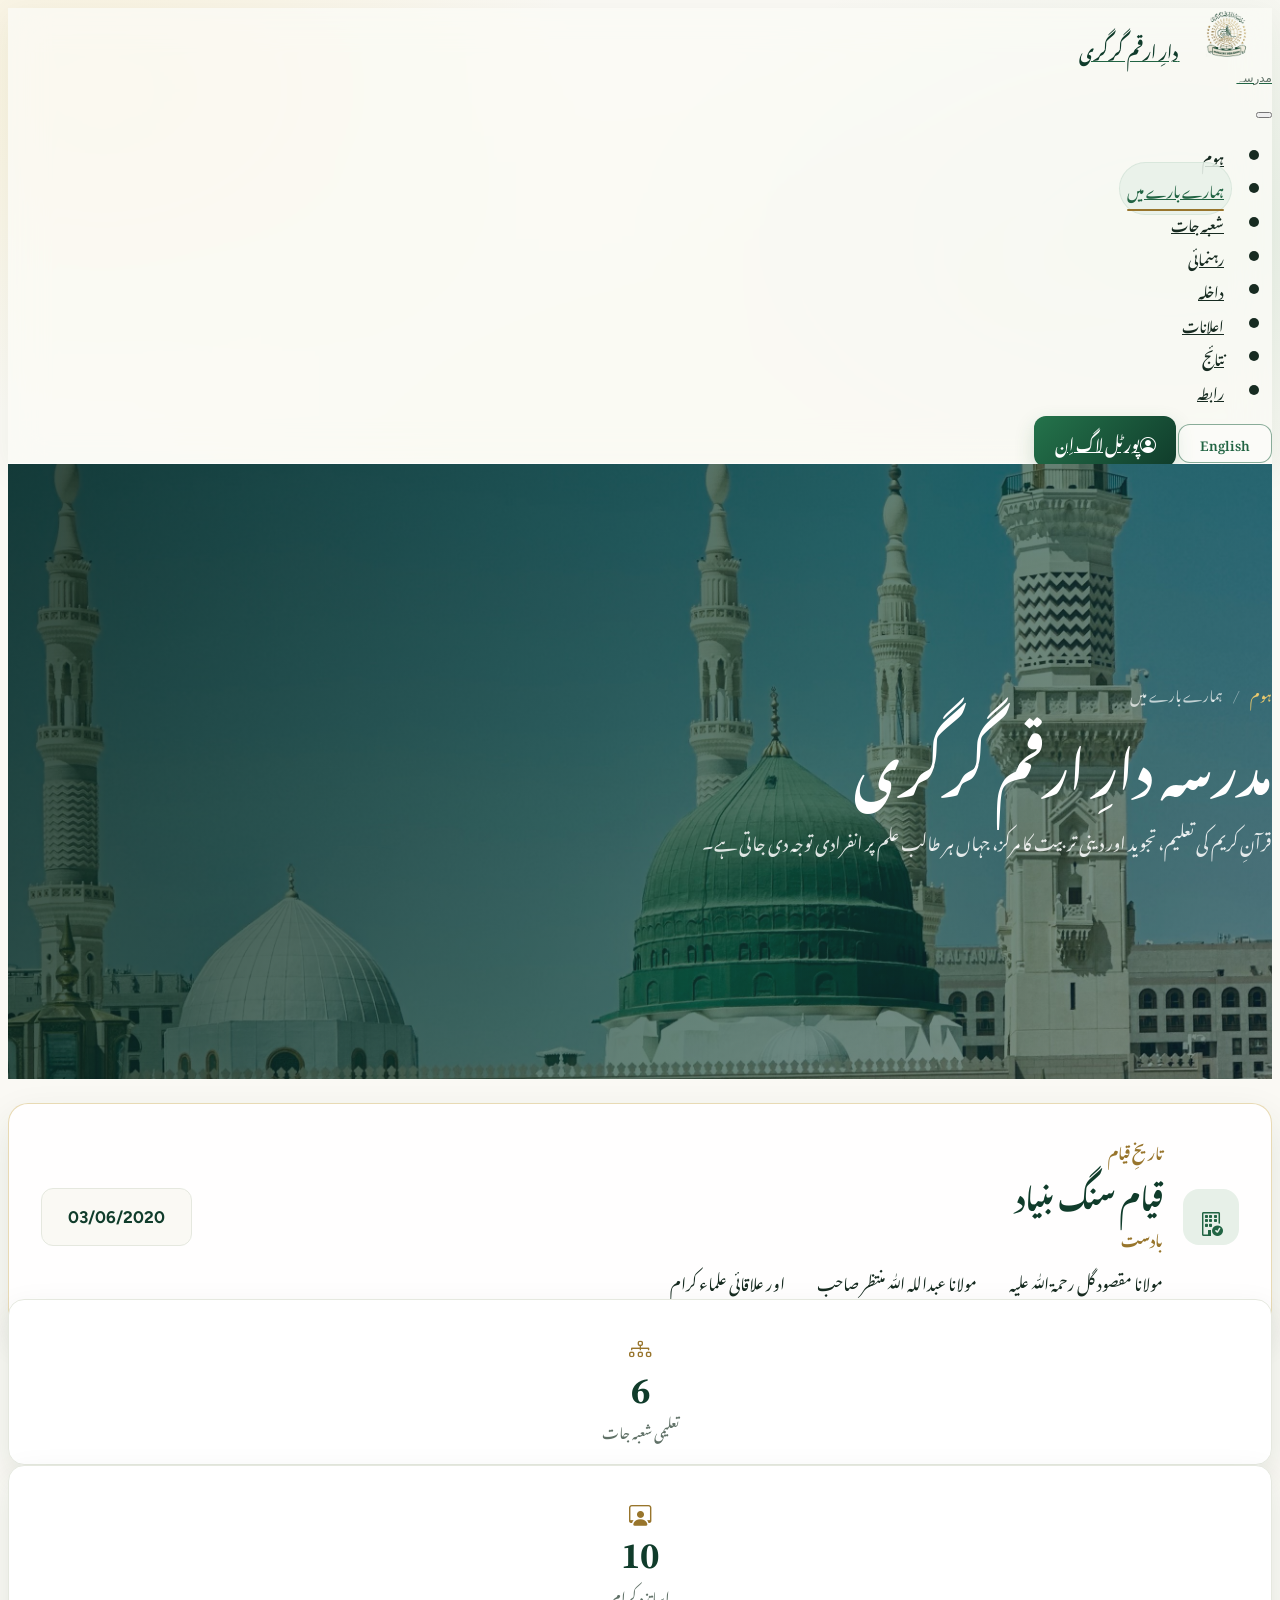
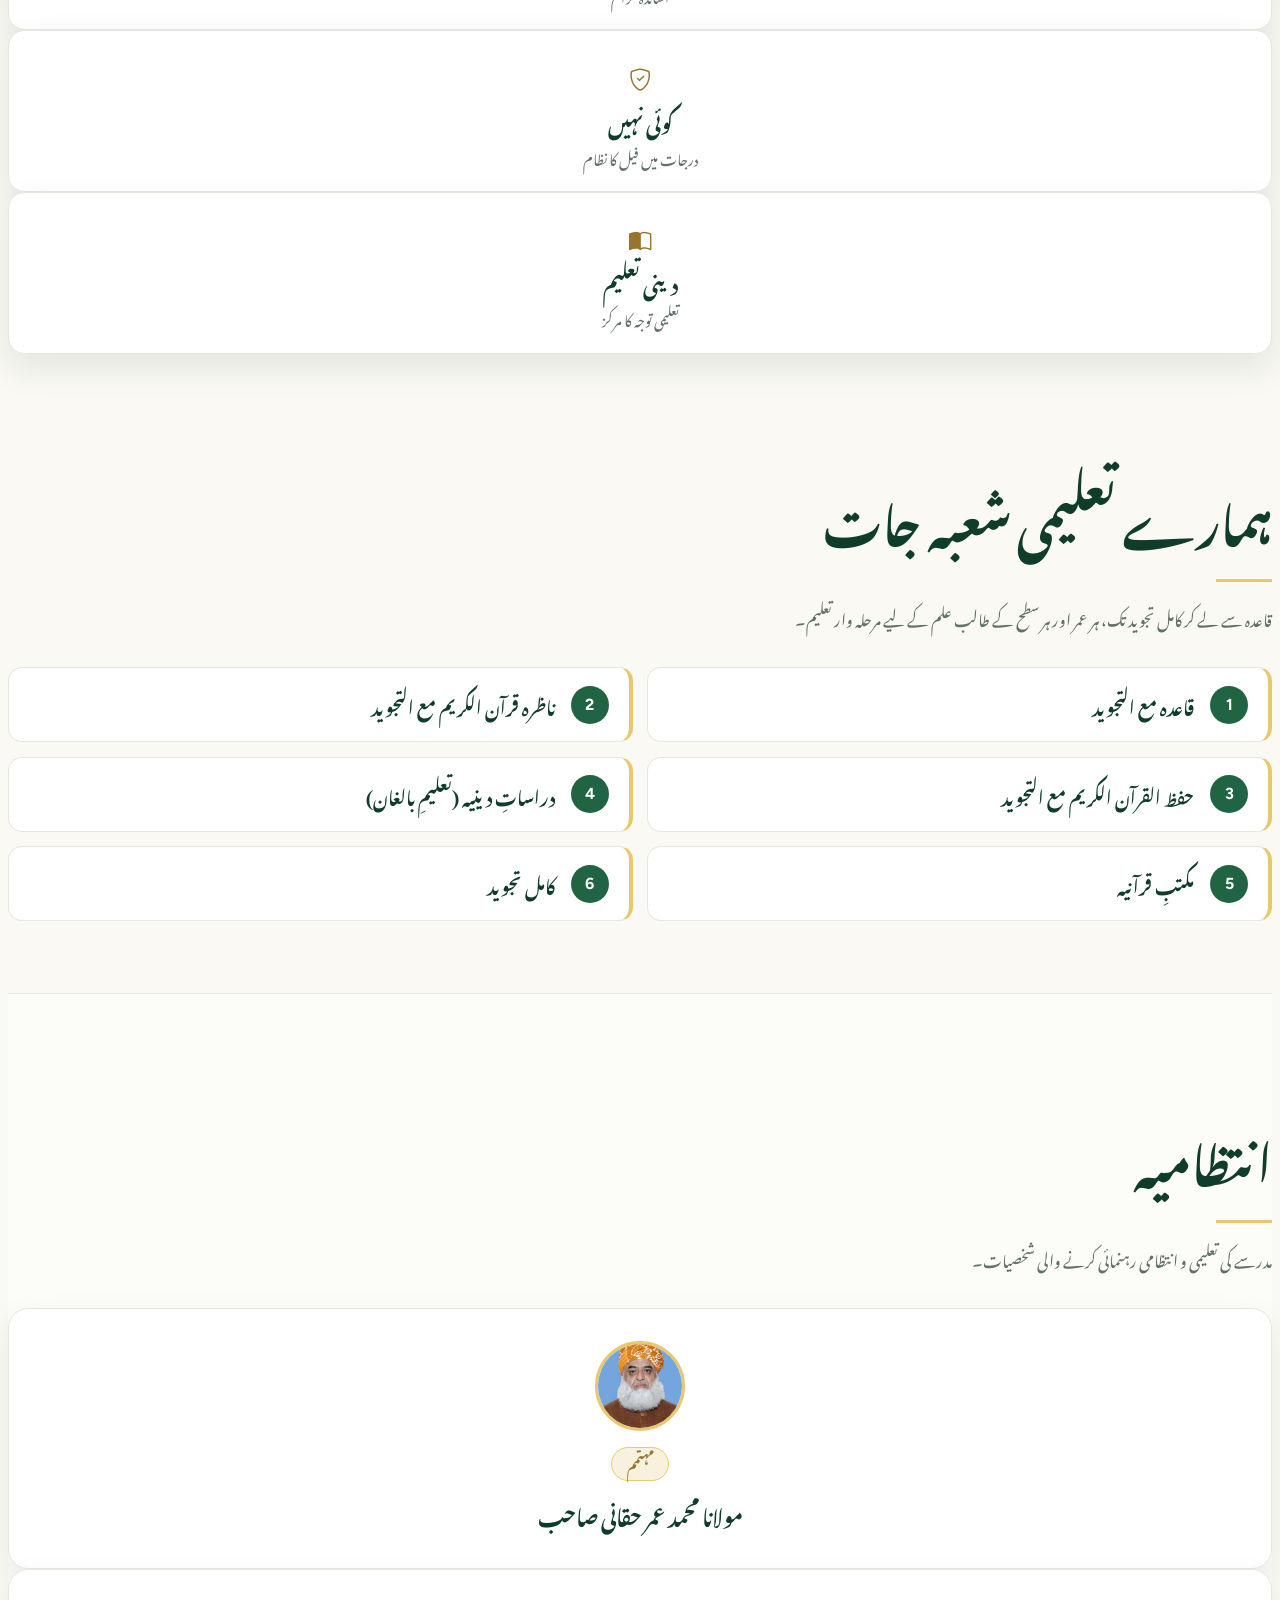
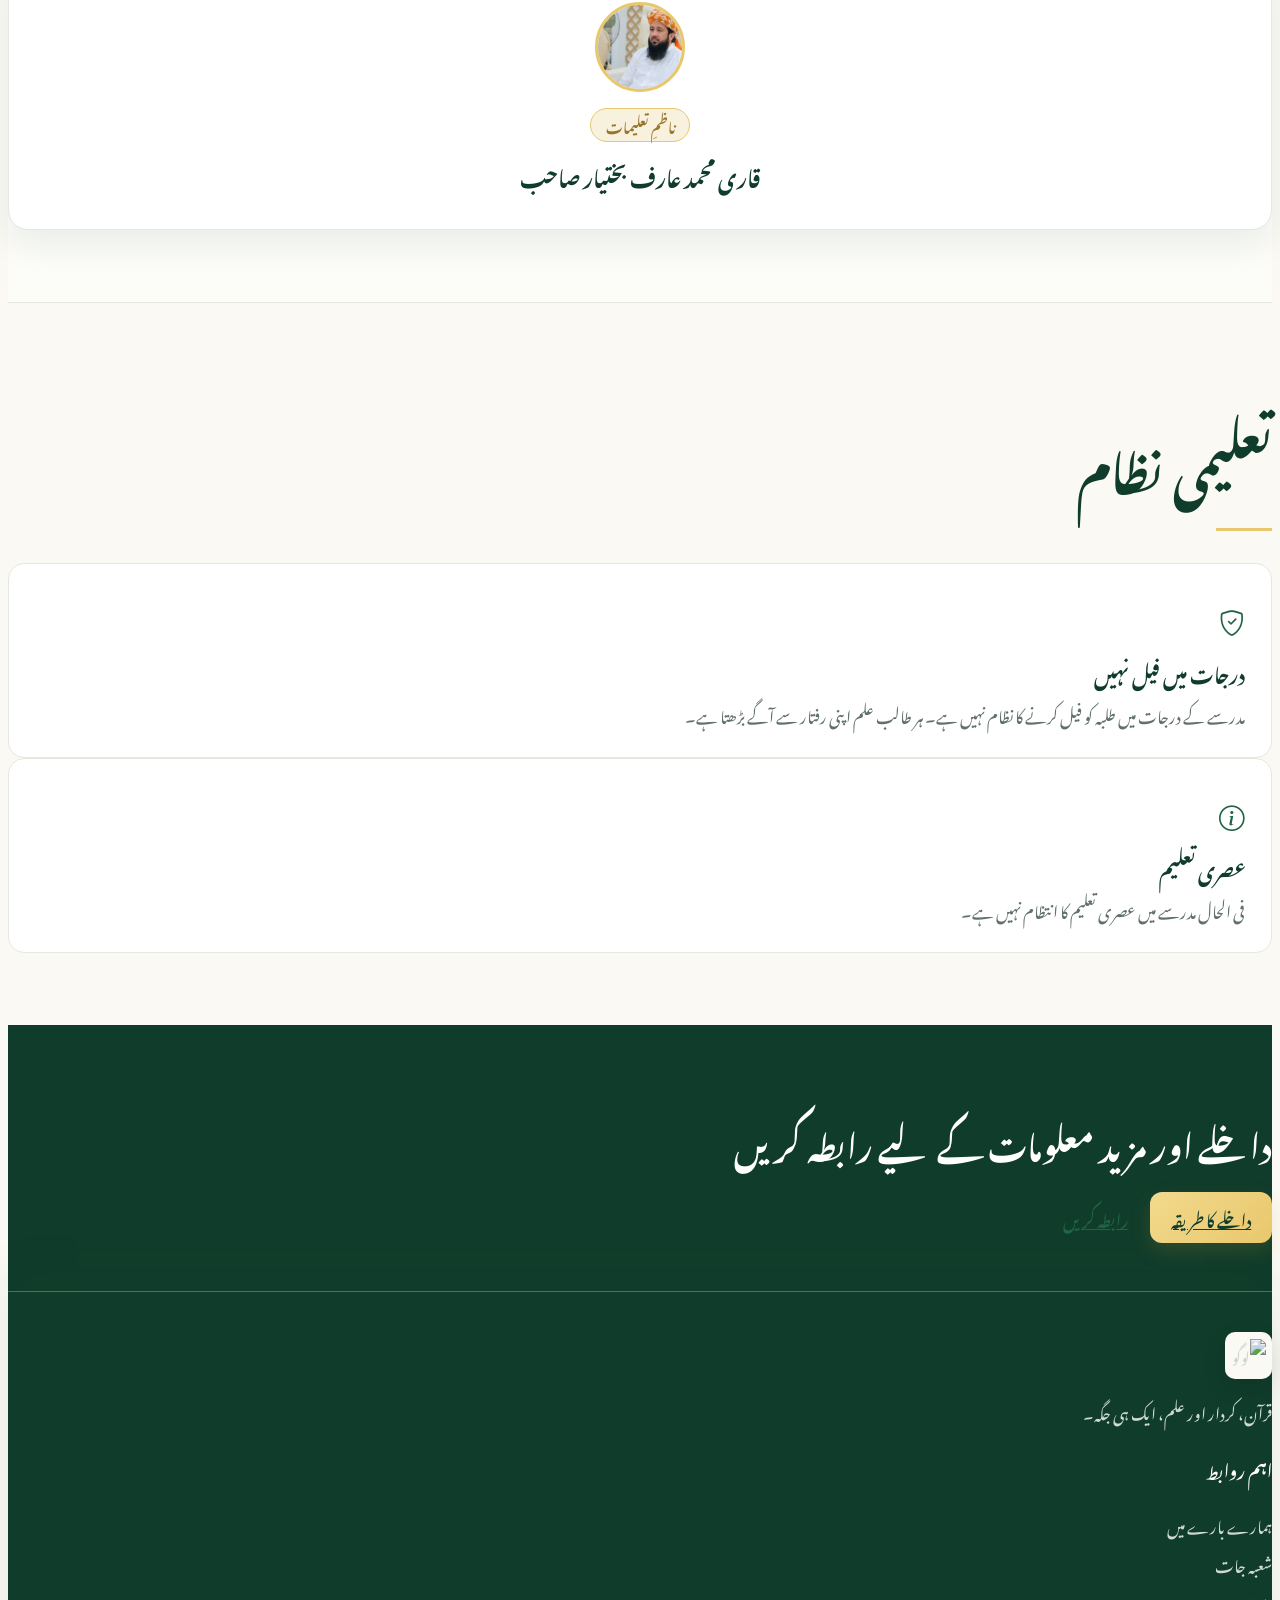
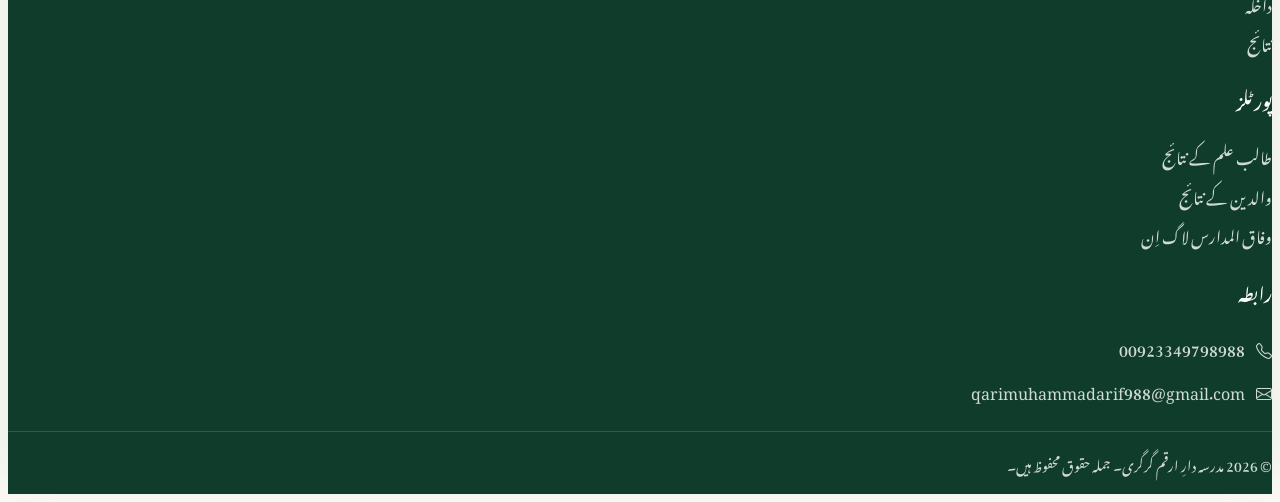
==== commit 771434b5: "Task:" ====
--- a/about.html
+++ b/about.html
@@ -61,6 +61,26 @@
       <p class="about-hero__lead" data-i18n="ab.lead">قرآنِ کریم کی تعلیم، تجوید اور دینی تربیت کا مرکز، جہاں ہر طالب علم پر انفرادی توجہ دی جاتی ہے۔</p>
     </div>
   </header>
+
+  <!-- Foundation -->
+  <section class="about-foundation" aria-labelledby="foundation-title">
+    <div class="container">
+      <article class="foundation-card">
+        <div class="foundation-card__icon" aria-hidden="true"><i class="bi bi-building-check"></i></div>
+        <div class="foundation-card__content">
+          <p class="foundation-card__eyebrow" data-i18n="ab.foundationEyebrow">تاریخِ قیام</p>
+          <h2 id="foundation-title" data-i18n="ab.foundationTitle">قیام سنگ بنیاد</h2>
+          <p class="foundation-card__by" data-i18n="ab.foundationBy">بادست</p>
+          <ul class="foundation-card__names">
+            <li data-i18n="ab.foundationName1">مولانا مقصود گل رحمۃ اللّٰہ علیہ</li>
+            <li data-i18n="ab.foundationName2">مولانا عبداللہ اللّٰہ منتظر صاحب</li>
+            <li data-i18n="ab.foundationName3">اور علاقائی علماء کرام</li>
+          </ul>
+        </div>
+        <time class="foundation-card__date" datetime="2020-06-03" dir="ltr">03/06/2020</time>
+      </article>
+    </div>
+  </section>
 
   <!-- Key facts -->
   <section class="about-facts" aria-label="اہم معلومات">
@@ -166,4 +186,4 @@
 <script src="js/page-shell.js"></script>
 <script src="js/about.js"></script>
 </body>
-</html>+</html>
--- a/css/style.css
+++ b/css/style.css
@@ -3130,6 +3130,127 @@
   backdrop-filter: blur(8px);
 }
 
+/* Madrasa foundation detail, shared by the home and about pages. */
+.home-foundation {
+  padding-block: clamp(1.25rem, 3vw, 2rem);
+}
+
+.foundation-card {
+  display: grid;
+  grid-template-columns: auto minmax(0, 1fr) auto;
+  align-items: center;
+  gap: 1.25rem;
+  padding: clamp(1.2rem, 3vw, 2rem);
+  border: 1px solid rgba(200, 166, 79, .42);
+  border-radius: 20px;
+  background: rgba(255, 255, 255, .84);
+  box-shadow: 0 16px 38px rgba(18, 58, 39, .1);
+}
+
+.foundation-card__icon {
+  display: grid;
+  place-items: center;
+  width: 3.5rem;
+  aspect-ratio: 1;
+  border-radius: 16px;
+  background: var(--green-100);
+  color: var(--green-700);
+  font-size: 1.5rem;
+}
+
+.foundation-card__eyebrow,
+.foundation-card__by {
+  margin: 0;
+  color: var(--gold-600);
+  font-size: .9rem;
+  font-weight: 700;
+}
+
+.foundation-card h2 {
+  margin: .1rem 0 .25rem;
+  color: var(--green-900);
+  font-family: var(--font-urdu);
+  font-size: clamp(1.3rem, 2.5vw, 1.75rem);
+  line-height: 1.8;
+}
+
+.foundation-card__names {
+  display: flex;
+  flex-wrap: wrap;
+  gap: .7rem clamp(1.25rem, 2.5vw, 2.5rem);
+  margin: .75rem 0 0;
+  padding: 0;
+  list-style: none;
+  color: var(--ink);
+  font-family: var(--font-urdu);
+  line-height: 2.1;
+}
+
+.foundation-card__names li {
+  min-width: 0;
+}
+
+.foundation-card__date {
+  display: inline-flex;
+  align-items: center;
+  justify-content: center;
+  min-width: 7.5rem;
+  padding: .65rem .9rem;
+  border: 1px solid var(--line);
+  border-radius: 12px;
+  background: var(--ivory);
+  color: var(--green-900);
+  font-family: var(--font-body);
+  font-size: 1.05rem;
+  font-weight: 700;
+  white-space: nowrap;
+}
+
+@media (max-width: 767.98px) {
+  .foundation-card {
+    grid-template-columns: auto minmax(0, 1fr);
+    gap: 1rem 1.15rem;
+    border-radius: 16px;
+  }
+
+  .foundation-card__icon {
+    width: 2.8rem;
+    border-radius: 12px;
+    font-size: 1.2rem;
+  }
+
+  .foundation-card__date {
+    grid-column: 1 / -1;
+    justify-self: start;
+    margin-inline-start: calc(2.8rem + 1rem);
+  }
+
+  html[dir="ltr"] .foundation-card__date {
+    margin-inline-start: 0;
+    margin-inline-end: 0;
+  }
+}
+
+@media (max-width: 420px) {
+  .foundation-card {
+    grid-template-columns: 1fr;
+  }
+
+  .foundation-card__icon {
+    width: 2.6rem;
+  }
+
+  .foundation-card__date {
+    grid-column: auto;
+    margin: 0;
+  }
+
+  .foundation-card__names {
+    display: grid;
+    gap: .65rem;
+  }
+}
+
 @media (prefers-reduced-motion:no-preference) {
 
   .about-card,
@@ -3586,4 +3707,4 @@
   .navbar .nav-link::after {
     transition: none;
   }
-}+}
--- a/css/about.css
+++ b/css/about.css
@@ -7,6 +7,87 @@
     background: linear-gradient(120deg, rgba(8, 35, 23, .82), rgba(15, 60, 42, .62) 62%, rgba(11, 40, 28, .48)), url("../images/hero-2.jpg") center 48% / cover no-repeat;
     color: #fff;
     padding: 3.5rem 0 4rem;
+}
+
+.about-hero > .container {
+    width: 100%;
+}
+
+.about-foundation {
+    position: relative;
+    z-index: 1;
+    padding: 1.5rem 0 0;
+}
+
+.foundation-card {
+    display: grid;
+    grid-template-columns: auto minmax(0, 1fr) auto;
+    align-items: center;
+    gap: 1.25rem;
+    padding: clamp(1.2rem, 3vw, 2rem);
+    border: 1px solid rgba(200, 166, 79, .42);
+    border-radius: 20px;
+    background: rgba(255, 255, 255, .84);
+    box-shadow: 0 16px 38px rgba(18, 58, 39, .1);
+}
+
+.foundation-card__icon {
+    display: grid;
+    place-items: center;
+    width: 3.5rem;
+    aspect-ratio: 1;
+    border-radius: 16px;
+    background: var(--green-100);
+    color: var(--green-700);
+    font-size: 1.5rem;
+}
+
+.foundation-card__eyebrow,
+.foundation-card__by {
+    margin: 0;
+    color: var(--gold-600);
+    font-size: .9rem;
+    font-weight: 700;
+}
+
+.foundation-card h2 {
+    margin: .1rem 0 .25rem;
+    color: var(--green-900);
+    font-family: var(--font-urdu);
+    font-size: clamp(1.3rem, 2.5vw, 1.75rem);
+    line-height: 1.8;
+}
+
+.foundation-card__names {
+    display: flex;
+    flex-wrap: wrap;
+    gap: .7rem clamp(1.25rem, 2.5vw, 2.5rem);
+    margin: .75rem 0 0;
+    padding: 0;
+    list-style: none;
+    color: var(--ink);
+    font-family: var(--font-urdu);
+    line-height: 2.1;
+}
+
+.foundation-card__names li {
+    min-width: 0;
+}
+
+.foundation-card__date {
+    display: inline-flex;
+    align-items: center;
+    justify-content: center;
+    min-width: 7.5rem;
+    padding: .65rem .9rem;
+    border: 1px solid var(--line);
+    border-radius: 12px;
+    background: var(--ivory);
+    color: var(--green-900);
+    font-family: var(--font-body);
+    font-size: 1.05rem;
+    font-weight: 700;
+    white-space: nowrap;
 }
 
 .about-hero h1 {
@@ -225,6 +306,56 @@
 }
 
 @media (max-width: 767.98px) {
+    .about-hero {
+        min-height: 20rem;
+        padding: 2.75rem 0 3.5rem;
+        background-position: 58% center;
+    }
+
+    .about-hero__lead {
+        font-size: 1rem;
+        line-height: 1.9;
+    }
+
+    .about-foundation {
+        padding-top: 1rem;
+    }
+
+    .foundation-card {
+        grid-template-columns: auto minmax(0, 1fr);
+        gap: 1rem 1.15rem;
+        border-radius: 16px;
+    }
+
+    .foundation-card__icon {
+        width: 2.8rem;
+        border-radius: 12px;
+        font-size: 1.2rem;
+    }
+
+    .foundation-card__date {
+        grid-column: 1 / -1;
+        justify-self: start;
+        margin-inline-start: calc(2.8rem + 1rem);
+    }
+
+    html[dir="ltr"] .foundation-card__date {
+        margin-inline-start: 0;
+        margin-inline-end: 0;
+    }
+
+    .about-facts {
+        margin-top: 1rem;
+    }
+
+    .fact {
+        padding: 1rem .65rem;
+    }
+
+    .fact__num {
+        font-size: 1.9rem;
+    }
+
     .dep-list {
         grid-template-columns: 1fr;
     }
@@ -232,4 +363,33 @@
     .about-block {
         padding: 3.25rem 0;
     }
-}+}
+
+@media (max-width: 420px) {
+    .foundation-card {
+        grid-template-columns: 1fr;
+    }
+
+    .foundation-card__icon {
+        width: 2.6rem;
+    }
+
+    .foundation-card__date {
+        grid-column: auto;
+        margin: 0;
+    }
+
+    .foundation-card__names {
+        display: grid;
+        gap: .65rem;
+    }
+
+    .fact__lbl {
+        font-size: .78rem;
+        line-height: 1.5;
+    }
+
+    .about-cta .btn {
+        width: 100%;
+    }
+}
